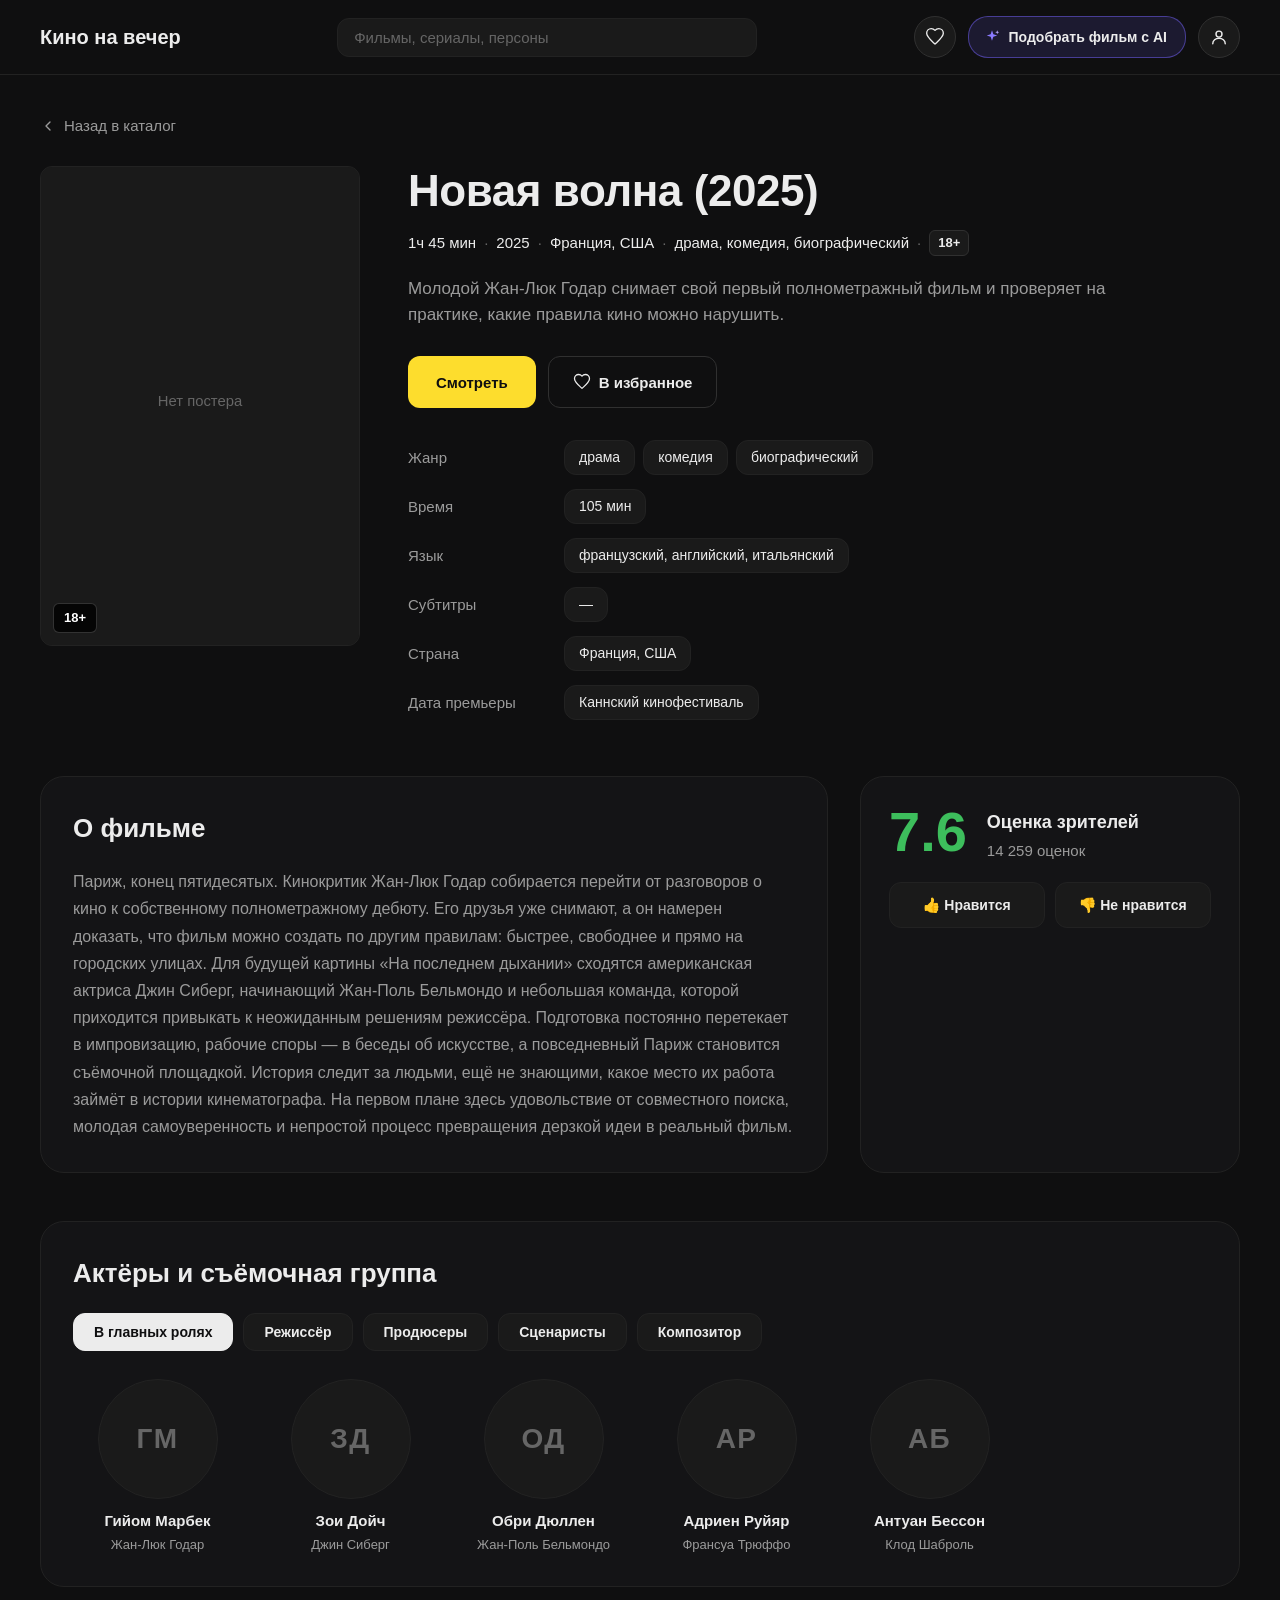
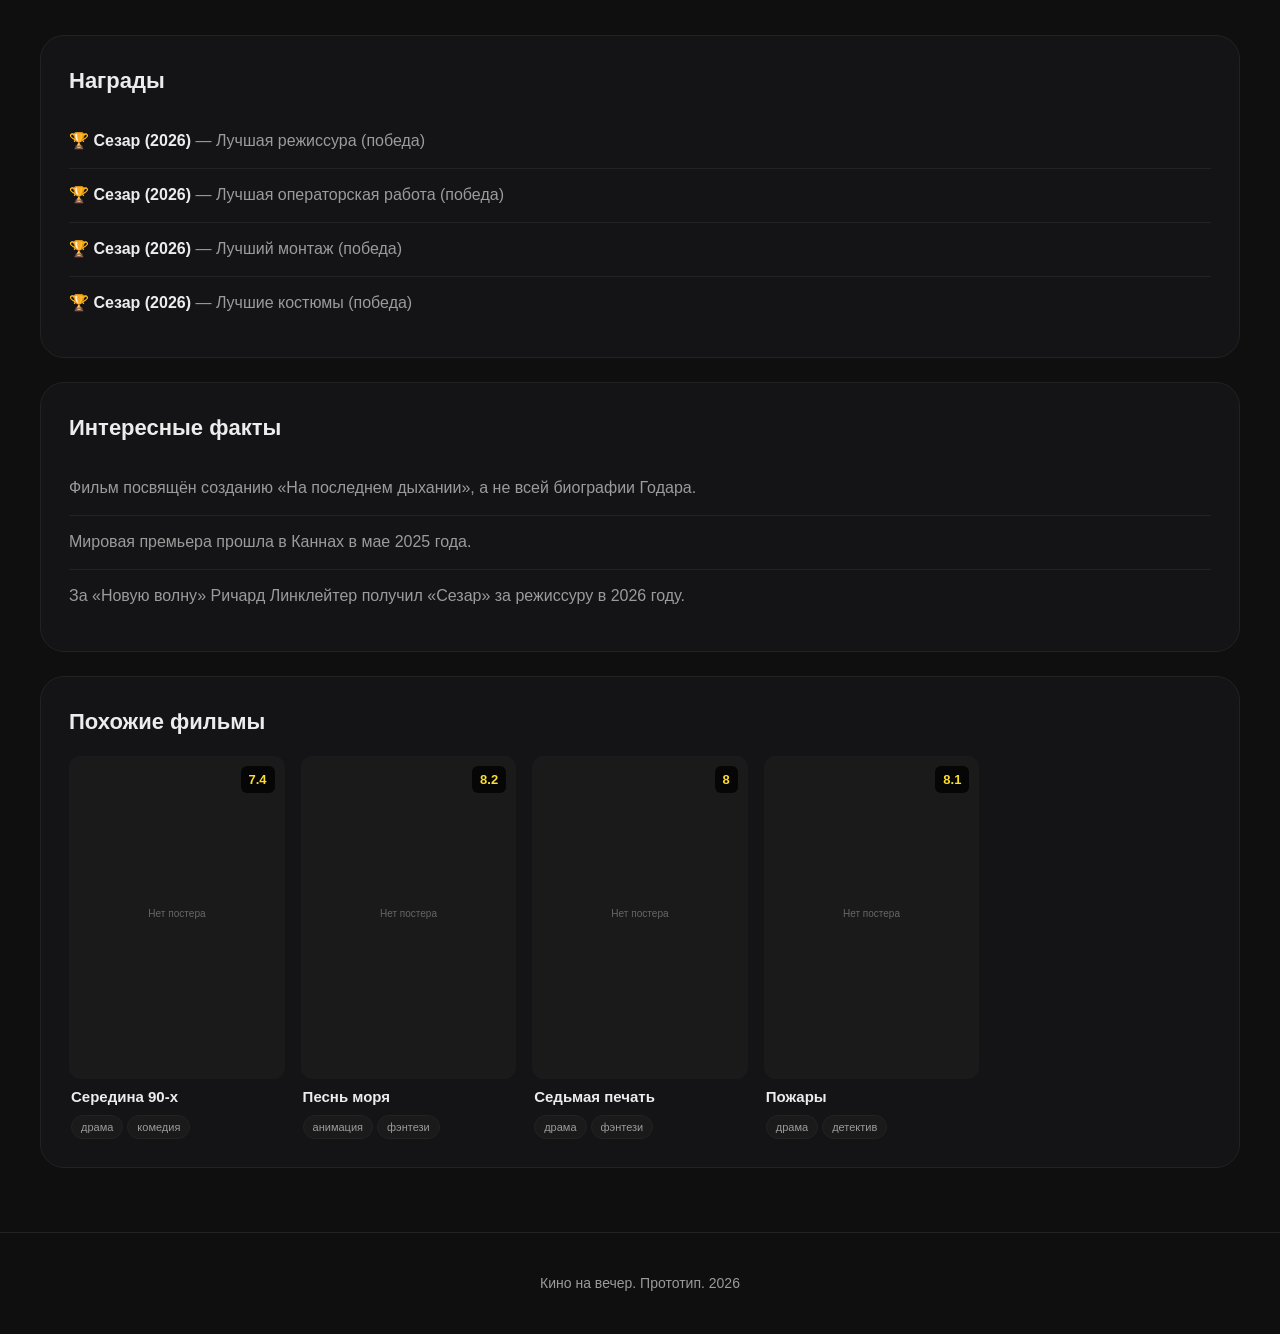
==== movie.html @ 4b7fab3c "Add files via upload" ====
<!DOCTYPE html>
<html lang="ru">
<head>
<meta charset="UTF-8">
<meta name="viewport" content="width=device-width, initial-scale=1.0">
<title>Фильм — Кино на вечер</title>
<style>
    :root {
        --bg: #0F0F10;
        --bg-elevated: #1A1A1A;
        --bg-card: #161616;
        --bg-section: #141416;
        --border: #222222;
        --border-strong: #303030;
        --text: #9B9B9B;
        --text-bright: #ECECEC;
        --text-faint: #666666;
        --accent: #FDDD2D;
        --accent-hover: #E8C920;
        --green: #3DBE5C;
        --radius: 12px;
        --radius-pill: 20px;
        --radius-section: 24px;
    }
    * { box-sizing: border-box; margin: 0; padding: 0; }
    body {
        font-family: Arial, -apple-system, BlinkMacSystemFont, "Segoe UI", Roboto, sans-serif;
        background: var(--bg); color: var(--text);
        min-height: 100vh; line-height: 1.5; font-size: 16px;
    }
    a { color: var(--accent); text-decoration: none; }

    /* HEADER */
    .header {
        display: grid; grid-template-columns: auto 1fr auto;
        gap: 24px; align-items: center;
        padding: 16px 40px; background: var(--bg);
        border-bottom: 1px solid var(--border);
        position: sticky; top: 0; z-index: 100;
    }
    .logo { font-size: 20px; font-weight: 700; color: var(--text-bright); white-space: nowrap; }
    .search { max-width: 420px; width: 100%; justify-self: center; }
    .search input {
        width: 100%; background: var(--bg-elevated); color: var(--text-bright);
        border: 1px solid var(--border); border-radius: var(--radius);
        padding: 10px 16px; font-size: 15px; font-family: inherit;
        outline: none;
    }
    .search input:focus { border-color: var(--accent); }
    .search input::placeholder { color: var(--text-faint); }
    .header-right { display: flex; align-items: center; gap: 12px; }

    .icon-btn {
        width: 42px; height: 42px; border-radius: 50%;
        background: var(--bg-elevated); border: 1px solid var(--border-strong);
        display: inline-flex; align-items: center; justify-content: center;
        cursor: pointer; color: var(--text-bright); padding: 0;
        transition: border-color 0.2s ease, color 0.2s ease;
    }
    .icon-btn:hover { border-color: var(--accent); color: var(--accent); }
    .icon-btn.active { color: #ff4d6d; border-color: #ff4d6d; }
    .icon-btn svg { width: 20px; height: 20px; display: block; }

    .alice-btn {
        display: inline-flex; align-items: center; gap: 8px;
        background: rgba(108, 92, 231, 0.15);
        border: 1px solid rgba(108, 92, 231, 0.55);
        border-radius: var(--radius-pill);
        padding: 9px 18px 9px 14px;
        color: var(--text-bright); font-size: 14px; font-weight: 700;
        font-family: inherit; cursor: pointer; white-space: nowrap;
        height: 42px;
    }
    .alice-btn:hover { background: rgba(108, 92, 231, 0.28); }
    .alice-btn svg { width: 18px; height: 18px; flex-shrink: 0; display: block; }

    .avatar-btn {
        width: 42px; height: 42px; border-radius: 50%;
        background: var(--bg-elevated); border: 1px solid var(--border-strong);
        display: inline-flex; align-items: center; justify-content: center;
        cursor: pointer; color: var(--text-bright); padding: 0;
    }
    .avatar-btn:hover { border-color: var(--accent); color: var(--accent); }
    .avatar-btn svg { width: 20px; height: 20px; display: block; }

    .container { max-width: 1400px; margin: 0 auto; padding: 40px; }

    .back-link {
        display: inline-flex; align-items: center; gap: 8px;
        color: var(--text); font-size: 15px;
        margin-bottom: 28px;
        transition: color 0.2s ease;
    }
    .back-link:hover { color: var(--accent); text-decoration: none; }
    .back-link svg { display: block; }

    /* HERO */
    .movie-hero {
        display: grid;
        grid-template-columns: 320px 1fr;
        gap: 48px;
        margin-bottom: 56px;
        align-items: start;
    }
    .movie-poster {
        position: relative;
        width: 100%;
        aspect-ratio: 2 / 3;
        overflow: hidden;
        border-radius: var(--radius);
        background: var(--bg-elevated);
        border: 1px solid var(--border);
    }
    .movie-poster img { width: 100%; height: 100%; object-fit: cover; display: block; }
    .movie-poster .card-age {
        position: absolute; bottom: 12px; left: 12px;
        background: rgba(0,0,0,0.78); color: #FFFFFF;
        padding: 4px 10px; border-radius: 6px;
        font-weight: 700; font-size: 13px;
        border: 1px solid rgba(255,255,255,0.18);
    }

    .movie-info h1 {
        font-size: 44px; font-weight: 700;
        color: var(--text-bright);
        line-height: 1.15; margin-bottom: 14px;
        letter-spacing: -0.01em;
    }

    .movie-teaser {
        display: flex; flex-wrap: wrap;
        align-items: center; gap: 8px;
        font-size: 15px;
        color: var(--text-bright);
        margin-bottom: 20px;
        font-weight: 500;
    }
    .movie-teaser .sep { color: var(--text-faint); }
    .movie-teaser .teaser-age {
        background: var(--bg-elevated);
        border: 1px solid var(--border-strong);
        color: var(--text-bright);
        padding: 2px 8px;
        border-radius: 6px;
        font-size: 13px;
        font-weight: 700;
    }

    .movie-logline {
        font-size: 17px; line-height: 1.55;
        color: var(--text);
        margin-bottom: 28px;
        max-width: 720px;
    }

    .movie-actions {
        display: flex; gap: 12px; flex-wrap: wrap;
        margin-bottom: 32px;
    }
    .btn-primary {
        background: var(--accent); color: var(--bg);
        border: none; border-radius: var(--radius);
        padding: 0 28px; height: 52px;
        font-size: 15px; font-weight: 700;
        font-family: inherit; cursor: pointer;
        display: inline-flex; align-items: center;
        transition: background 0.2s ease;
    }
    .btn-primary:hover { background: var(--accent-hover); }

    .btn-secondary {
        background: transparent; color: var(--text-bright);
        border: 1px solid var(--border-strong);
        border-radius: var(--radius);
        padding: 0 24px; height: 52px;
        font-size: 15px; font-weight: 700;
        font-family: inherit; cursor: pointer;
        display: inline-flex; align-items: center; gap: 8px;
        transition: border-color 0.2s ease, color 0.2s ease;
    }
    .btn-secondary:hover { border-color: var(--accent); color: var(--accent); }
    .btn-secondary.active { color: #ff4d6d; border-color: #ff4d6d; }
    .btn-secondary svg { width: 18px; height: 18px; }

    .specs { display: grid; gap: 14px; max-width: 720px; }
    .spec-row {
        display: grid; grid-template-columns: 140px 1fr;
        gap: 16px; align-items: center;
    }
    .spec-label { color: var(--text); font-size: 15px; }
    .spec-values { display: flex; flex-wrap: wrap; gap: 8px; }
    .spec-tag {
        background: var(--bg-elevated);
        color: var(--text-bright);
        border: 1px solid var(--border);
        border-radius: var(--radius);
        padding: 6px 14px;
        font-size: 14px;
    }

    /* О ФИЛЬМЕ + ОЦЕНКА */
    .about-grid {
        display: grid;
        grid-template-columns: 1fr 380px;
        gap: 32px;
        margin-bottom: 48px;
    }
    .about-block {
        background: var(--bg-section);
        border: 1px solid var(--border);
        border-radius: var(--radius-section);
        padding: 32px;
    }
    .about-title {
        font-size: 26px; font-weight: 700;
        color: var(--text-bright);
        margin-bottom: 20px;
    }
    .about-text {
        font-size: 16px; color: var(--text);
        line-height: 1.7;
        white-space: pre-line;
    }

    /* ОЦЕНКА */
    .rate-block {
        background: var(--bg-section);
        border: 1px solid var(--border);
        border-radius: var(--radius-section);
        padding: 28px;
        display: flex;
        flex-direction: column;
        gap: 20px;
    }
    .rate-top {
        display: flex;
        align-items: flex-start;
        gap: 20px;
    }
    .rate-value {
        font-size: 56px;
        font-weight: 700;
        color: var(--green);
        line-height: 0.95;
        flex-shrink: 0;
    }
    .rate-text {
        display: flex;
        flex-direction: column;
        gap: 6px;
        padding-top: 6px;
    }
    .rate-title {
        font-size: 18px;
        font-weight: 700;
        color: var(--text-bright);
        line-height: 1.25;
    }
    .rate-meta {
        font-size: 15px;
        color: var(--text);
    }
    .rate-buttons {
        display: flex;
        gap: 10px;
    }
    .rate-btn {
        flex: 1;
        background: var(--bg-elevated);
        color: var(--text-bright);
        border: 1px solid var(--border);
        border-radius: var(--radius);
        padding: 14px 16px;
        font-size: 14px;
        font-weight: 600;
        font-family: inherit;
        cursor: pointer;
        display: inline-flex;
        align-items: center;
        justify-content: center;
        gap: 8px;
        transition: border-color 0.2s ease, color 0.2s ease, background 0.2s ease;
    }
    .rate-btn:hover {
        border-color: var(--accent);
        color: var(--accent);
    }
    .rate-btn.active {
        border-color: var(--accent);
        color: var(--accent);
        background: rgba(253,221,45,0.08);
    }

    /* КОМАНДА */
    .team-block {
        background: var(--bg-section);
        border: 1px solid var(--border);
        border-radius: var(--radius-section);
        padding: 32px;
        margin-bottom: 48px;
    }
    .team-title {
        font-size: 26px; font-weight: 700;
        color: var(--text-bright);
        margin-bottom: 20px;
    }
    .team-filters { display: flex; flex-wrap: wrap; gap: 10px; margin-bottom: 28px; }
    .team-chip {
        background: var(--bg-elevated);
        color: var(--text-bright);
        border: 1px solid var(--border);
        border-radius: var(--radius);
        padding: 10px 20px;
        font-size: 14px; font-weight: 600;
        font-family: inherit; cursor: pointer;
        transition: all 0.15s ease;
    }
    .team-chip:hover { border-color: var(--accent); color: var(--accent); }
    .team-chip.active { background: var(--text-bright); color: var(--bg); border-color: var(--text-bright); }

    .team-grid {
        display: grid;
        grid-template-columns: repeat(auto-fill, minmax(160px, 1fr));
        gap: 24px;
    }
    .person {
        display: flex; flex-direction: column;
        align-items: center; text-align: center; gap: 12px;
    }
    .person-avatar {
        width: 120px; height: 120px; border-radius: 50%;
        background: var(--bg-elevated);
        border: 1px solid var(--border);
        display: flex; align-items: center; justify-content: center;
        font-size: 28px; font-weight: 700;
        color: var(--text-faint);
        overflow: hidden;
        letter-spacing: 0.05em;
    }
    .person-name { font-size: 15px; font-weight: 700; color: var(--text-bright); line-height: 1.3; }
    .person-role { font-size: 13px; color: var(--text); margin-top: -8px; }

    /* ОТЗЫВЫ */
    .reviews-block { margin-bottom: 48px; }
    .reviews-header {
        display: flex; align-items: center; justify-content: space-between;
        margin-bottom: 24px; flex-wrap: wrap; gap: 20px;
    }
    .reviews-tabs { display: flex; gap: 10px; }
    .reviews-tab {
        background: var(--bg-elevated);
        color: var(--text);
        border: 1px solid var(--border);
        border-radius: var(--radius);
        padding: 10px 20px;
        font-size: 14px; font-weight: 600;
        font-family: inherit; cursor: pointer;
    }
    .reviews-tab.active { background: var(--text-bright); color: var(--bg); border-color: var(--text-bright); }

    .reviews-actions {
        display: flex; gap: 12px;
        padding-left: 20px;
        border-left: 1px solid var(--border);
    }
    .reviews-action {
        color: var(--text);
        font-size: 14px;
        font-weight: 500;
        display: inline-flex; align-items: center; gap: 6px;
        padding: 8px 14px;
        border-radius: var(--radius);
        border: 1px solid transparent;
        transition: color 0.2s ease, border-color 0.2s ease;
        cursor: pointer;
        background: transparent;
        font-family: inherit;
    }
    .reviews-action:hover { color: var(--accent); border-color: var(--border); }

    .reviews-grid {
        display: grid;
        grid-template-columns: repeat(auto-fill, minmax(280px, 1fr));
        gap: 16px;
    }
    .review-card {
        background: var(--bg-section);
        border: 1px solid var(--border);
        border-radius: var(--radius);
        padding: 20px;
        display: flex; flex-direction: column; gap: 14px;
    }
    .review-author { font-size: 13px; font-weight: 700; color: var(--text); }
    .review-text { font-size: 14px; color: var(--text-bright); line-height: 1.55; flex-grow: 1; }
    .review-footer {
        display: flex; align-items: center; justify-content: space-between;
        font-size: 12px; color: var(--text);
    }
    .review-likes { display: flex; gap: 12px; }

    /* СЕКЦИИ */
    .section {
        background: var(--bg-section);
        border: 1px solid var(--border);
        border-radius: var(--radius-section);
        padding: 28px;
        margin-bottom: 24px;
    }
    .section-title {
        font-size: 22px; font-weight: 700;
        color: var(--text-bright);
        margin-bottom: 18px;
    }
    .list-clean { list-style: none; }
    .list-clean li {
        padding: 14px 0;
        border-bottom: 1px solid var(--border);
        color: var(--text);
        line-height: 1.55;
    }
    .list-clean li:last-child { border-bottom: none; }
    .list-clean li strong { color: var(--text-bright); }
    .award-win::before { content: '🏆  '; }
    .award-nom::before { content: '🎗  '; }

    /* ПОХОЖИЕ */
    .similar-grid {
        display: grid;
        grid-template-columns: repeat(auto-fill, minmax(180px, 1fr));
        gap: 16px;
    }
    .card { cursor: pointer; display: flex; flex-direction: column; gap: 8px; transition: transform 0.2s ease; }
    .card:hover { transform: translateY(-4px); }
    .card-poster {
        position: relative; width: 100%; aspect-ratio: 2 / 3;
        overflow: hidden; border-radius: var(--radius);
        background: var(--bg-elevated);
    }
    .card-poster img { width: 100%; height: 100%; object-fit: cover; display: block; }
    .card-badge {
        position: absolute; top: 10px; right: 10px;
        background: rgba(0,0,0,0.78); color: var(--accent);
        padding: 4px 8px; border-radius: 6px;
        font-weight: 700; font-size: 13px;
    }
    .card-title { font-size: 15px; font-weight: 700; color: var(--text-bright); line-height: 1.3; padding: 0 2px; }
    .card-tags { display: flex; flex-wrap: wrap; gap: 4px; padding: 0 2px; }
    .tag {
        background: var(--bg-elevated); color: var(--text);
        border: 1px solid var(--border);
        border-radius: var(--radius-pill);
        padding: 3px 9px; font-size: 11px; white-space: nowrap;
    }

    .not-found { text-align: center; padding: 80px 40px; }
    .not-found h1 { font-size: 32px; color: var(--text-bright); margin-bottom: 16px; }
    .not-found p { color: var(--text); margin-bottom: 24px; }
    .not-found a {
        display: inline-block;
        background: var(--accent); color: var(--bg);
        padding: 12px 28px; border-radius: var(--radius);
        font-weight: 700;
    }

    .loading {
        text-align: center;
        padding: 80px 40px;
        color: var(--text);
        font-size: 16px;
    }

    .footer { border-top: 1px solid var(--border); padding: 40px; text-align: center; color: var(--text); font-size: 14px; }

    @media (max-width: 1024px) {
        .header { grid-template-columns: auto auto; gap: 16px; padding: 16px 24px; }
        .search { order: 3; grid-column: 1 / -1; max-width: none; }
        .movie-hero { grid-template-columns: 260px 1fr; gap: 32px; }
        .about-grid { grid-template-columns: 1fr; }
        .movie-info h1 { font-size: 34px; }
    }
    @media (max-width: 768px) {
        .header { padding: 12px 16px; }
        .container { padding: 24px 16px; }
        .movie-hero { grid-template-columns: 1fr; gap: 24px; }
        .movie-info h1 { font-size: 26px; }
        .movie-actions { flex-direction: column; }
        .btn-primary, .btn-secondary { width: 100%; justify-content: center; }
        .spec-row { grid-template-columns: 1fr; gap: 6px; }
        .about-block, .rate-block, .team-block, .section { padding: 20px; }
        .team-grid { grid-template-columns: repeat(auto-fill, minmax(120px, 1fr)); gap: 16px; }
        .person-avatar { width: 90px; height: 90px; font-size: 22px; }
        .alice-btn span { display: none; }
        .reviews-actions { padding-left: 0; border-left: none; }
        .rate-value { font-size: 44px; }
    }
</style>
</head>

<body>

<header class="header">
    <div class="logo">Кино на вечер</div>

    <div class="search">
        <input type="text" placeholder="Фильмы, сериалы, персоны">
    </div>

    <div class="header-right">
        <button class="icon-btn" id="fav-btn" title="Избранное">
            <svg viewBox="0 0 24 24" xmlns="http://www.w3.org/2000/svg">
                <path d="M12 20.5l-1.45-1.32C5.4 14.36 2 11.28 2 7.5 2 4.42 4.42 2 7.5 2c1.74 0 3.41.81 4.5 2.09C13.09 2.81 14.76 2 16.5 2 19.58 2 22 4.42 22 7.5c0 3.78-3.4 6.86-8.55 11.68L12 20.5z"
                      stroke="currentColor" stroke-width="1.6" fill="none" stroke-linejoin="round"/>
            </svg>
        </button>

        <button class="alice-btn" onclick="alert('AI-подбор в прототипе не реализован.')">
            <svg viewBox="0 0 24 24" xmlns="http://www.w3.org/2000/svg">
                <path d="M12 3l1.8 5.2L19 10l-5.2 1.8L12 17l-1.8-5.2L5 10l5.2-1.8L12 3z" fill="#8B7BFF" stroke="none"/>
                <path d="M19 3l0.7 2L21.7 5.7l-2 0.7L19 8.4l-0.7-2L16.3 5.7l2-0.7L19 3z" fill="#B9A9FF" stroke="none"/>
            </svg>
            <span>Подобрать фильм с AI</span>
        </button>

        <button class="avatar-btn" title="Личный кабинет">
            <svg viewBox="0 0 24 24" xmlns="http://www.w3.org/2000/svg">
                <circle cx="12" cy="8.5" r="3.6" stroke="currentColor" stroke-width="1.7" fill="none"/>
                <path d="M4.5 20c0-3.7 3.4-6.5 7.5-6.5s7.5 2.8 7.5 6.5"
                      stroke="currentColor" stroke-width="1.7" fill="none" stroke-linecap="round"/>
            </svg>
        </button>
    </div>
</header>

<div class="container">

    <a class="back-link" href="index.html">
        <svg viewBox="0 0 24 24" xmlns="http://www.w3.org/2000/svg" fill="none" stroke="currentColor" stroke-width="2" stroke-linecap="round" stroke-linejoin="round" width="16" height="16">
            <polyline points="15 18 9 12 15 6"/>
        </svg>
        Назад в каталог
    </a>

    <main id="movie-detail">
        <div class="loading">Загрузка...</div>
    </main>
</div>

<footer class="footer">Кино на вечер. Прототип. 2026</footer>

<script>
var PLACEHOLDER = 'data:image/svg+xml;utf8,' + encodeURIComponent(
    '<svg xmlns="http://www.w3.org/2000/svg" width="300" height="450"><rect width="100%" height="100%" fill="#1A1A1A"/><text x="50%" y="50%" fill="#666666" font-family="Arial, sans-serif" font-size="14" text-anchor="middle">Нет постера</text></svg>'
);

var favorites = {};
var teamFilter = 'cast';
var currentMovie = null;

function heartSVG(active) {
    return '<svg viewBox="0 0 24 24" xmlns="http://www.w3.org/2000/svg">' +
        '<path d="M12 20.5l-1.45-1.32C5.4 14.36 2 11.28 2 7.5 2 4.42 4.42 2 7.5 2c1.74 0 3.41.81 4.5 2.09C13.09 2.81 14.76 2 16.5 2 19.58 2 22 4.42 22 7.5c0 3.78-3.4 6.86-8.55 11.68L12 20.5z" ' +
        'stroke="currentColor" stroke-width="1.7" fill="' + (active ? 'currentColor' : 'none') + '" stroke-linejoin="round" stroke-linecap="round"/></svg>';
}

function initials(name) {
    var parts = name.split(' ');
    if (parts.length >= 2) return (parts[0][0] + parts[1][0]).toUpperCase();
    return name.substring(0, 2).toUpperCase();
}

function formatRuntime(minutes) {
    var h = Math.floor(minutes / 60);
    var m = minutes % 60;
    if (h > 0 && m > 0) return h + 'ч ' + m + ' мин';
    if (h > 0) return h + 'ч';
    return m + ' мин';
}

// ===== Преобразование JSON в плоский формат =====
function normalize(raw) {
    var r = raw || {};
    var id = (r.identification || {}).kinopoisk_id;
    var title = (r.identification || {}).title_ru || '';
    var year = (r.identification || {}).year;
    var details = r.details || {};
    var content = r.content || {};
    var creators = r.creators || {};
    var ratings = r.ratings || {};
    var release = r.release || {};

    var kp = ratings.kinopoisk || {};
    var ageArr = details.age_ratings || [];

    var awardsArr = [];
    if (r.recognition && r.recognition.awards) {
        awardsArr = r.recognition.awards.map(function (a) {
            return {
                year: a.year,
                event: a.event,
                category: a.category,
                result: a.result
            };
        });
    }

    var factsArr = [];
    if (r.context && r.context.facts) {
        factsArr = r.context.facts;
    }

    var castArr = (r.cast || []).map(function (c) {
        return { name: c.name_ru, role: c.role };
    });

    return {
        id: id,
        title: title,
        year: year,
        genres: details.genres || [],
        rating: kp.value || 0,
        votes: kp.votes || 0,
        runtime: details.runtime_minutes || 0,
        age: ageArr.length ? ageArr[0].rating : '',
        countries: details.countries || [],
        languages: details.languages || [],
        subtitles: [],
        premiere: (release.world_premiere && release.world_premiere.event) || '',
        logline: content.logline || '',
        synopsis: content.synopsis || '',
        directors: creators.directors || [],
        screenwriters: creators.screenwriters || [],
        producers: creators.producers || [],
        composers: creators.composers || [],
        cast: castArr,
        awards: awardsArr,
        facts: factsArr,
        reviews: [],
        poster: (r.poster && r.poster.path) || ''
    };
}

function createSimilarCard(movie) {
    var card = document.createElement('div');
    card.className = 'card';
    var tagsHTML = movie.genres.slice(0, 2).map(function (g) { return '<span class="tag">' + g + '</span>'; }).join('');
    card.innerHTML =
        '<div class="card-poster">' +
            '<img src="' + movie.poster + '" alt="' + movie.title + '" onerror="this.src=\'' + PLACEHOLDER + '\'">' +
            '<div class="card-badge">' + movie.rating + '</div>' +
        '</div>' +
        '<div class="card-title">' + movie.title + '</div>' +
        '<div class="card-tags">' + tagsHTML + '</div>';
    card.addEventListener('click', function () {
        window.location.href = 'movie.html?id=' + movie.id;
    });
    return card;
}

function initTeamFilters(movie) {
    var chips = document.querySelectorAll('.team-chip');
    chips.forEach(function (chip) {
        chip.addEventListener('click', function () {
            chips.forEach(function (c) { c.classList.remove('active'); });
            chip.classList.add('active');
            teamFilter = chip.dataset.filter;
            renderTeam(movie);
        });
    });
}

function renderTeam(movie) {
    var grid = document.getElementById('team-grid');
    if (!grid) return;
    grid.innerHTML = '';

    var list = [];
    if (teamFilter === 'cast') list = movie.cast || [];
    else if (teamFilter === 'directors') list = (movie.directors || []).map(function (n) { return { name: n, role: 'режиссёр' }; });
    else if (teamFilter === 'producers') list = (movie.producers || []).map(function (n) { return { name: n, role: 'продюсер' }; });
    else if (teamFilter === 'screenwriters') list = (movie.screenwriters || []).map(function (n) { return { name: n, role: 'сценарист' }; });
    else if (teamFilter === 'composers') list = (movie.composers || []).map(function (n) { return { name: n, role: 'композитор' }; });

    if (!list.length) {
        grid.innerHTML = '<div style="color:var(--text);padding:20px;">Данные не указаны.</div>';
        return;
    }

    list.forEach(function (p) {
        var el = document.createElement('div');
        el.className = 'person';
        el.innerHTML =
            '<div class="person-avatar">' + initials(p.name) + '</div>' +
            '<div class="person-name">' + p.name + '</div>' +
            '<div class="person-role">' + p.role + '</div>';
        grid.appendChild(el);
    });
}

function renderMovie(movie, allMovies) {
    currentMovie = movie;
    var container = document.getElementById('movie-detail');

    if (!movie) {
        document.title = 'Фильм не найден — Кино на вечер';
        container.innerHTML =
            '<div class="not-found">' +
                '<h1>Фильм не найден</h1>' +
                '<p>Похоже, такой картины нет в нашей базе.</p>' +
                '<a href="index.html">Вернуться в каталог</a>' +
            '</div>';
        return;
    }

    document.title = movie.title + ' — Кино на вечер';

    var countries = (movie.countries || []).join(', ');
    var languages = (movie.languages || []).join(', ');
    var subtitles = (movie.subtitles || []).join(', ');
    var runtime = formatRuntime(movie.runtime);
    var genresText = movie.genres.join(', ');

    var teaserHTML =
        runtime + ' <span class="sep">·</span> ' +
        movie.year + ' <span class="sep">·</span> ' +
        countries + ' <span class="sep">·</span> ' +
        genresText +
        (movie.age ? ' <span class="sep">·</span> <span class="teaser-age">' + movie.age + '</span>' : '');

    var specsHTML =
        '<div class="spec-row">' +
            '<div class="spec-label">Жанр</div>' +
            '<div class="spec-values">' + movie.genres.map(function (g) { return '<span class="spec-tag">' + g + '</span>'; }).join('') + '</div>' +
        '</div>' +
        '<div class="spec-row">' +
            '<div class="spec-label">Время</div>' +
            '<div class="spec-values"><span class="spec-tag">' + movie.runtime + ' мин</span></div>' +
        '</div>' +
        '<div class="spec-row">' +
            '<div class="spec-label">Язык</div>' +
            '<div class="spec-values"><span class="spec-tag">' + (languages || '—') + '</span></div>' +
        '</div>' +
        '<div class="spec-row">' +
            '<div class="spec-label">Субтитры</div>' +
            '<div class="spec-values"><span class="spec-tag">' + (subtitles || '—') + '</span></div>' +
        '</div>' +
        '<div class="spec-row">' +
            '<div class="spec-label">Страна</div>' +
            '<div class="spec-values"><span class="spec-tag">' + countries + '</span></div>' +
        '</div>' +
        '<div class="spec-row">' +
            '<div class="spec-label">Дата премьеры</div>' +
            '<div class="spec-values"><span class="spec-tag">' + (movie.premiere || movie.year) + '</span></div>' +
        '</div>';

    var isFav = !!favorites[movie.id];

    var awardsHTML = (movie.awards && movie.awards.length)
        ? movie.awards.map(function (a) {
            return '<li class="' + (a.result === 'win' ? 'award-win' : 'award-nom') + '">' +
                '<strong>' + a.event + ' (' + a.year + ')</strong> — ' + a.category +
                (a.result === 'win' ? ' (победа)' : ' (номинация)') +
            '</li>';
        }).join('')
        : '<li>Награды не указаны.</li>';

    var factsHTML = (movie.facts && movie.facts.length)
        ? movie.facts.map(function (f) { return '<li>' + (f.text || f) + '</li>'; }).join('')
        : '<li>Интересные факты не указаны.</li>';

    var votesText = movie.votes ? movie.votes.toLocaleString('ru-RU') + ' оценок' : 'Оценок пока нет';

    container.innerHTML =
        '<section class="movie-hero">' +
            '<div class="movie-poster">' +
                '<img src="' + movie.poster + '" alt="' + movie.title + '" onerror="this.src=\'' + PLACEHOLDER + '\'">' +
                (movie.age ? '<div class="card-age">' + movie.age + '</div>' : '') +
            '</div>' +
            '<div class="movie-info">' +
                '<h1>' + movie.title + ' (' + movie.year + ')</h1>' +
                '<div class="movie-teaser">' + teaserHTML + '</div>' +
                '<div class="movie-logline">' + movie.logline + '</div>' +
                '<div class="movie-actions">' +
                    '<button class="btn-primary" onclick="alert(\'В прототипе кнопка «Смотреть» не активна.\')">Смотреть</button>' +
                    '<button class="btn-secondary ' + (isFav ? 'active' : '') + '" id="fav-action">' +
                        heartSVG(isFav) + '<span>' + (isFav ? 'В избранном' : 'В избранное') + '</span>' +
                    '</button>' +
                '</div>' +
                '<div class="specs">' + specsHTML + '</div>' +
            '</div>' +
        '</section>' +

        '<section class="about-grid">' +
            '<div class="about-block">' +
                '<h2 class="about-title">О фильме</h2>' +
                '<p class="about-text">' + movie.synopsis + '</p>' +
            '</div>' +
            '<div class="rate-block">' +
                '<div class="rate-top">' +
                    '<div class="rate-value">' + movie.rating + '</div>' +
                    '<div class="rate-text">' +
                        '<div class="rate-title">Оценка зрителей</div>' +
                        '<div class="rate-meta">' + votesText + '</div>' +
                    '</div>' +
                '</div>' +
                '<div class="rate-buttons">' +
                    '<button class="rate-btn" data-rate="up">👍 Нравится</button>' +
                    '<button class="rate-btn" data-rate="down">👎 Не нравится</button>' +
                '</div>' +
            '</div>' +
        '</section>' +

        '<section class="team-block">' +
            '<h2 class="team-title">Актёры и съёмочная группа</h2>' +
            '<div class="team-filters">' +
                '<button class="team-chip active" data-filter="cast">В главных ролях</button>' +
                '<button class="team-chip" data-filter="directors">Режиссёр</button>' +
                '<button class="team-chip" data-filter="producers">Продюсеры</button>' +
                '<button class="team-chip" data-filter="screenwriters">Сценаристы</button>' +
                '<button class="team-chip" data-filter="composers">Композитор</button>' +
            '</div>' +
            '<div class="team-grid" id="team-grid"></div>' +
        '</section>' +

        '<section class="section">' +
            '<h2 class="section-title">Награды</h2>' +
            '<ul class="list-clean">' + awardsHTML + '</ul>' +
        '</section>' +

        '<section class="section">' +
            '<h2 class="section-title">Интересные факты</h2>' +
            '<ul class="list-clean">' + factsHTML + '</ul>' +
        '</section>' +

        '<section class="section" id="similar-section">' +
            '<h2 class="section-title">Похожие фильмы</h2>' +
            '<div class="similar-grid" id="similar-grid"></div>' +
        '</section>';

    // Избранное
    var favAction = document.getElementById('fav-action');
    if (favAction) {
        favAction.addEventListener('click', function () {
            if (favorites[movie.id]) {
                delete favorites[movie.id];
                favAction.classList.remove('active');
                favAction.innerHTML = heartSVG(false) + '<span>В избранное</span>';
            } else {
                favorites[movie.id] = true;
                favAction.classList.add('active');
                favAction.innerHTML = heartSVG(true) + '<span>В избранном</span>';
            }
        });
    }

    var favBtn = document.getElementById('fav-btn');
    if (favBtn) {
        favBtn.classList.toggle('active', isFav);
        favBtn.addEventListener('click', function () {
            if (favorites[movie.id]) {
                delete favorites[movie.id];
                favBtn.classList.remove('active');
                if (favAction) {
                    favAction.classList.remove('active');
                    favAction.innerHTML = heartSVG(false) + '<span>В избранное</span>';
                }
            } else {
                favorites[movie.id] = true;
                favBtn.classList.add('active');
                if (favAction) {
                    favAction.classList.add('active');
                    favAction.innerHTML = heartSVG(true) + '<span>В избранном</span>';
                }
            }
        });
    }

    document.querySelectorAll('.rate-btn').forEach(function (btn) {
        btn.addEventListener('click', function () {
            document.querySelectorAll('.rate-btn').forEach(function (b) { b.classList.remove('active'); });
            btn.classList.add('active');
        });
    });

    initTeamFilters(movie);
    renderTeam(movie);

    // Похожие
    var similarGrid = document.getElementById('similar-grid');
    var similar = allMovies.filter(function (m) {
        if (m.id === movie.id) return false;
        return m.genres.some(function (g) { return movie.genres.indexOf(g) !== -1; });
    }).slice(0, 4);

    if (!similar.length) {
        document.getElementById('similar-section').style.display = 'none';
    } else {
        similar.forEach(function (m) { similarGrid.appendChild(createSimilarCard(m)); });
    }
}

// ===== Загрузка JSON и запуск =====
function loadMovies() {
    return fetch('movies.json')
        .then(function (res) {
            if (!res.ok) throw new Error('Не удалось загрузить movies.json');
            return res.json();
        })
        .then(function (data) {
            var raw = data.movies || data;
            return raw.map(normalize);
        });
}

document.addEventListener('DOMContentLoaded', function () {
    loadMovies()
        .then(function (movies) {
            var params = new URLSearchParams(window.location.search);
            var id = parseInt(params.get('id'));

            if (!id && movies.length) {
                id = movies[0].id;
                var newUrl = window.location.pathname + '?id=' + id;
                window.history.replaceState(null, '', newUrl);
            }

            var movie = movies.find(function (m) { return m.id === id; });
            renderMovie(movie, movies);
        })
        .catch(function (err) {
            console.error(err);
            document.getElementById('movie-detail').innerHTML =
                '<div class="not-found">' +
                    '<h1>Не удалось загрузить данные</h1>' +
                    '<p>' + err.message + '</p>' +
                    '<p>Проверьте, что movies.json лежит рядом с movie.html</p>' +
                    '<a href="index.html">Вернуться в каталог</a>' +
                '</div>';
        });
});
</script>

</body>
</html>
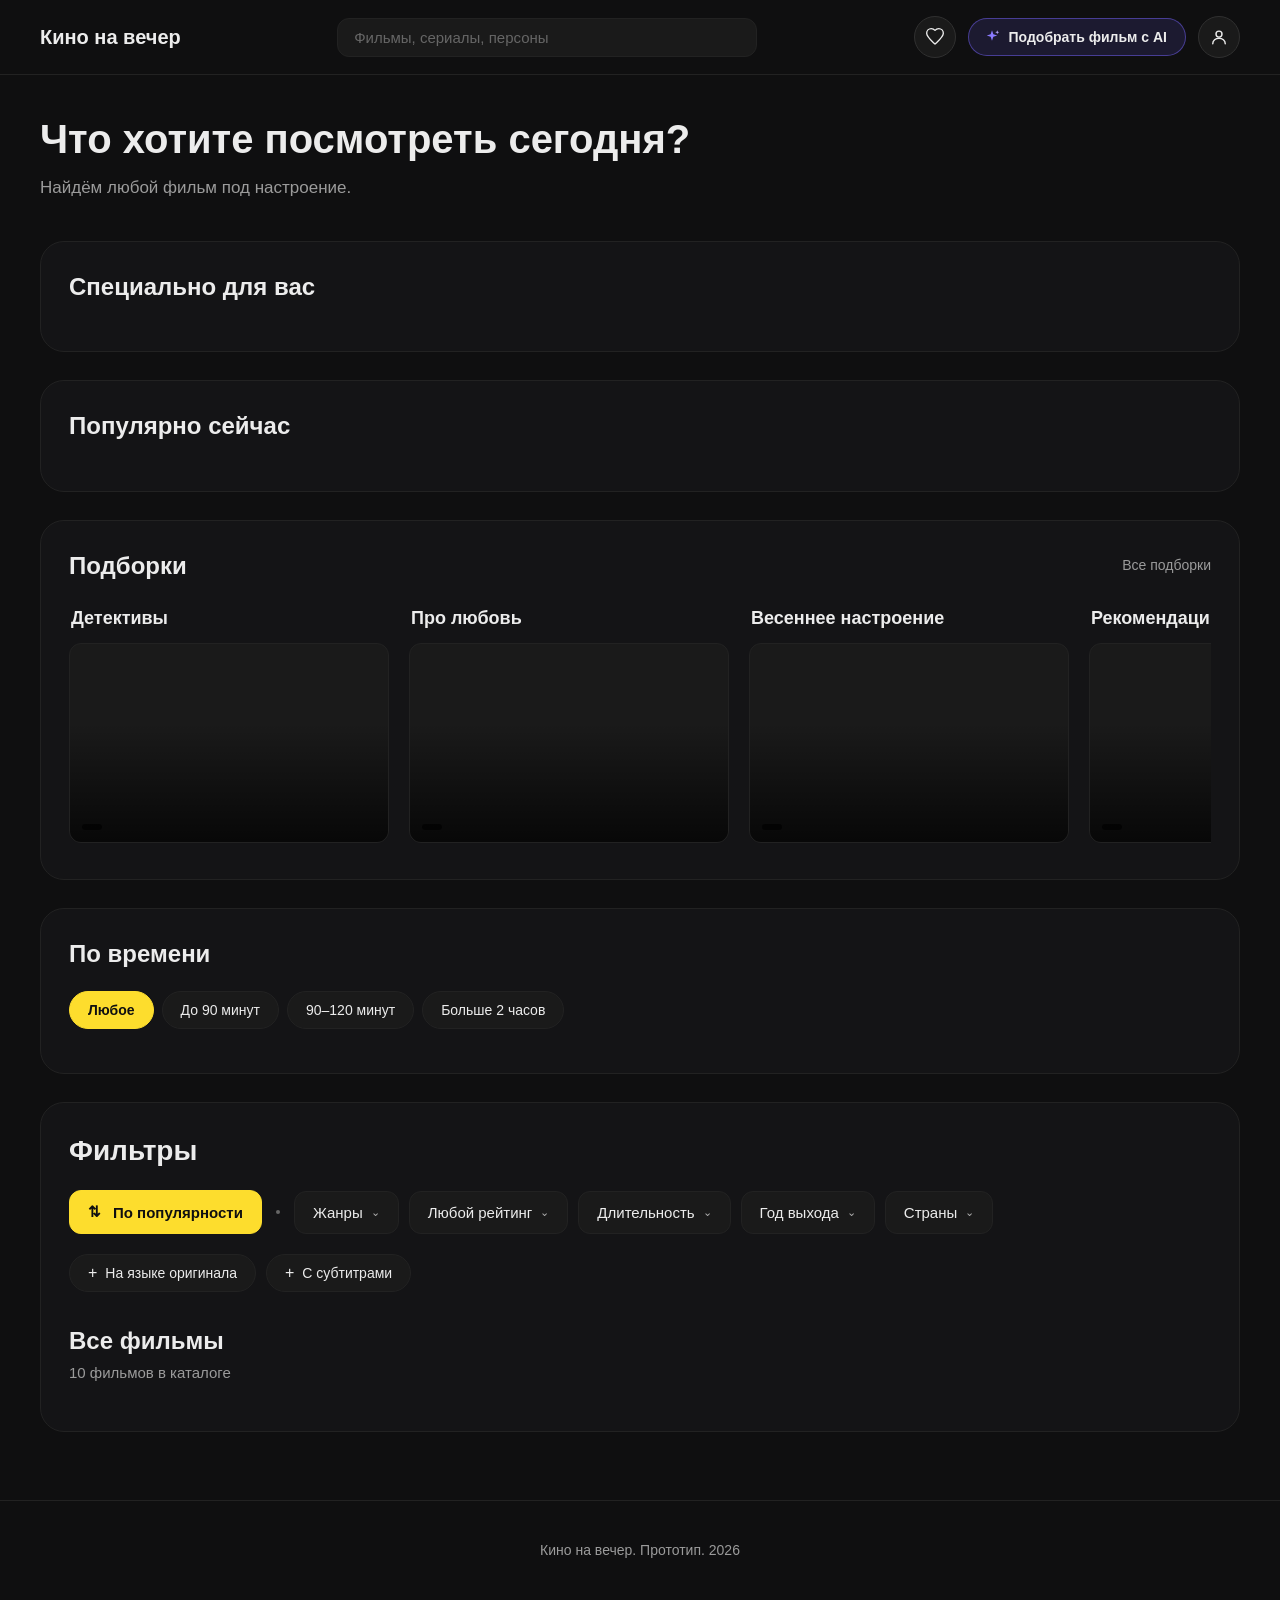
==== commit 685111c8: "Add files via upload" ====
--- a/movie.html
+++ b/movie.html
@@ -3,7 +3,7 @@
 <head>
 <meta charset="UTF-8">
 <meta name="viewport" content="width=device-width, initial-scale=1.0">
-<title>Фильм — Кино на вечер</title>
+<title>Кино на вечер</title>
 <style>
     :root {
         --bg: #0F0F10;
@@ -17,20 +17,18 @@
         --text-faint: #666666;
         --accent: #FDDD2D;
         --accent-hover: #E8C920;
-        --green: #3DBE5C;
-        --radius: 12px;
-        --radius-pill: 20px;
+        --radius-md: 12px;
+        --radius-lg: 14px;
+        --radius-xl: 20px;
         --radius-section: 24px;
     }
     * { box-sizing: border-box; margin: 0; padding: 0; }
     body {
         font-family: Arial, -apple-system, BlinkMacSystemFont, "Segoe UI", Roboto, sans-serif;
         background: var(--bg); color: var(--text);
-        min-height: 100vh; line-height: 1.5; font-size: 16px;
+        min-height: 100vh; line-height: 1.4; font-size: 16px;
     }
     a { color: var(--accent); text-decoration: none; }
-
-    /* HEADER */
     .header {
         display: grid; grid-template-columns: auto 1fr auto;
         gap: 24px; align-items: center;
@@ -42,38 +40,31 @@
     .search { max-width: 420px; width: 100%; justify-self: center; }
     .search input {
         width: 100%; background: var(--bg-elevated); color: var(--text-bright);
-        border: 1px solid var(--border); border-radius: var(--radius);
-        padding: 10px 16px; font-size: 15px; font-family: inherit;
-        outline: none;
+        border: 1px solid var(--border); border-radius: var(--radius-md);
+        padding: 10px 16px; font-size: 15px; font-family: inherit; outline: none;
     }
     .search input:focus { border-color: var(--accent); }
     .search input::placeholder { color: var(--text-faint); }
     .header-right { display: flex; align-items: center; gap: 12px; }
-
     .icon-btn {
         width: 42px; height: 42px; border-radius: 50%;
         background: var(--bg-elevated); border: 1px solid var(--border-strong);
         display: inline-flex; align-items: center; justify-content: center;
         cursor: pointer; color: var(--text-bright); padding: 0;
-        transition: border-color 0.2s ease, color 0.2s ease;
     }
     .icon-btn:hover { border-color: var(--accent); color: var(--accent); }
-    .icon-btn.active { color: #ff4d6d; border-color: #ff4d6d; }
-    .icon-btn svg { width: 20px; height: 20px; display: block; }
-
+    .icon-btn svg { width: 20px; height: 20px; }
     .alice-btn {
         display: inline-flex; align-items: center; gap: 8px;
         background: rgba(108, 92, 231, 0.15);
         border: 1px solid rgba(108, 92, 231, 0.55);
-        border-radius: var(--radius-pill);
+        border-radius: var(--radius-xl);
         padding: 9px 18px 9px 14px;
         color: var(--text-bright); font-size: 14px; font-weight: 700;
         font-family: inherit; cursor: pointer; white-space: nowrap;
-        height: 42px;
     }
     .alice-btn:hover { background: rgba(108, 92, 231, 0.28); }
-    .alice-btn svg { width: 18px; height: 18px; flex-shrink: 0; display: block; }
-
+    .alice-btn svg { width: 18px; height: 18px; flex-shrink: 0; }
     .avatar-btn {
         width: 42px; height: 42px; border-radius: 50%;
         background: var(--bg-elevated); border: 1px solid var(--border-strong);
@@ -82,429 +73,310 @@
     }
     .avatar-btn:hover { border-color: var(--accent); color: var(--accent); }
     .avatar-btn svg { width: 20px; height: 20px; display: block; }
-
     .container { max-width: 1400px; margin: 0 auto; padding: 40px; }
-
-    .back-link {
-        display: inline-flex; align-items: center; gap: 8px;
-        color: var(--text); font-size: 15px;
-        margin-bottom: 28px;
-        transition: color 0.2s ease;
-    }
-    .back-link:hover { color: var(--accent); text-decoration: none; }
-    .back-link svg { display: block; }
-
-    /* HERO */
-    .movie-hero {
-        display: grid;
-        grid-template-columns: 320px 1fr;
-        gap: 48px;
-        margin-bottom: 56px;
-        align-items: start;
-    }
-    .movie-poster {
-        position: relative;
-        width: 100%;
-        aspect-ratio: 2 / 3;
-        overflow: hidden;
-        border-radius: var(--radius);
-        background: var(--bg-elevated);
-        border: 1px solid var(--border);
-    }
-    .movie-poster img { width: 100%; height: 100%; object-fit: cover; display: block; }
-    .movie-poster .card-age {
-        position: absolute; bottom: 12px; left: 12px;
-        background: rgba(0,0,0,0.78); color: #FFFFFF;
-        padding: 4px 10px; border-radius: 6px;
-        font-weight: 700; font-size: 13px;
-        border: 1px solid rgba(255,255,255,0.18);
-    }
-
-    .movie-info h1 {
-        font-size: 44px; font-weight: 700;
-        color: var(--text-bright);
-        line-height: 1.15; margin-bottom: 14px;
-        letter-spacing: -0.01em;
-    }
-
-    .movie-teaser {
-        display: flex; flex-wrap: wrap;
-        align-items: center; gap: 8px;
-        font-size: 15px;
-        color: var(--text-bright);
-        margin-bottom: 20px;
-        font-weight: 500;
-    }
-    .movie-teaser .sep { color: var(--text-faint); }
-    .movie-teaser .teaser-age {
-        background: var(--bg-elevated);
-        border: 1px solid var(--border-strong);
-        color: var(--text-bright);
-        padding: 2px 8px;
-        border-radius: 6px;
-        font-size: 13px;
-        font-weight: 700;
-    }
-
-    .movie-logline {
-        font-size: 17px; line-height: 1.55;
-        color: var(--text);
-        margin-bottom: 28px;
-        max-width: 720px;
-    }
-
-    .movie-actions {
-        display: flex; gap: 12px; flex-wrap: wrap;
-        margin-bottom: 32px;
-    }
-    .btn-primary {
-        background: var(--accent); color: var(--bg);
-        border: none; border-radius: var(--radius);
-        padding: 0 28px; height: 52px;
-        font-size: 15px; font-weight: 700;
-        font-family: inherit; cursor: pointer;
-        display: inline-flex; align-items: center;
-        transition: background 0.2s ease;
-    }
-    .btn-primary:hover { background: var(--accent-hover); }
-
-    .btn-secondary {
-        background: transparent; color: var(--text-bright);
-        border: 1px solid var(--border-strong);
-        border-radius: var(--radius);
-        padding: 0 24px; height: 52px;
-        font-size: 15px; font-weight: 700;
-        font-family: inherit; cursor: pointer;
-        display: inline-flex; align-items: center; gap: 8px;
-        transition: border-color 0.2s ease, color 0.2s ease;
-    }
-    .btn-secondary:hover { border-color: var(--accent); color: var(--accent); }
-    .btn-secondary.active { color: #ff4d6d; border-color: #ff4d6d; }
-    .btn-secondary svg { width: 18px; height: 18px; }
-
-    .specs { display: grid; gap: 14px; max-width: 720px; }
-    .spec-row {
-        display: grid; grid-template-columns: 140px 1fr;
-        gap: 16px; align-items: center;
-    }
-    .spec-label { color: var(--text); font-size: 15px; }
-    .spec-values { display: flex; flex-wrap: wrap; gap: 8px; }
-    .spec-tag {
-        background: var(--bg-elevated);
-        color: var(--text-bright);
-        border: 1px solid var(--border);
-        border-radius: var(--radius);
-        padding: 6px 14px;
-        font-size: 14px;
-    }
-
-    /* О ФИЛЬМЕ + ОЦЕНКА */
-    .about-grid {
-        display: grid;
-        grid-template-columns: 1fr 380px;
-        gap: 32px;
-        margin-bottom: 48px;
-    }
-    .about-block {
-        background: var(--bg-section);
-        border: 1px solid var(--border);
-        border-radius: var(--radius-section);
-        padding: 32px;
-    }
-    .about-title {
-        font-size: 26px; font-weight: 700;
-        color: var(--text-bright);
-        margin-bottom: 20px;
-    }
-    .about-text {
-        font-size: 16px; color: var(--text);
-        line-height: 1.7;
-        white-space: pre-line;
-    }
-
-    /* ОЦЕНКА */
-    .rate-block {
-        background: var(--bg-section);
-        border: 1px solid var(--border);
-        border-radius: var(--radius-section);
-        padding: 28px;
-        display: flex;
-        flex-direction: column;
-        gap: 20px;
-    }
-    .rate-top {
-        display: flex;
-        align-items: flex-start;
-        gap: 20px;
-    }
-    .rate-value {
-        font-size: 56px;
-        font-weight: 700;
-        color: var(--green);
-        line-height: 0.95;
-        flex-shrink: 0;
-    }
-    .rate-text {
-        display: flex;
-        flex-direction: column;
-        gap: 6px;
-        padding-top: 6px;
-    }
-    .rate-title {
-        font-size: 18px;
-        font-weight: 700;
-        color: var(--text-bright);
-        line-height: 1.25;
-    }
-    .rate-meta {
-        font-size: 15px;
-        color: var(--text);
-    }
-    .rate-buttons {
-        display: flex;
-        gap: 10px;
-    }
-    .rate-btn {
-        flex: 1;
-        background: var(--bg-elevated);
-        color: var(--text-bright);
-        border: 1px solid var(--border);
-        border-radius: var(--radius);
-        padding: 14px 16px;
-        font-size: 14px;
-        font-weight: 600;
-        font-family: inherit;
-        cursor: pointer;
-        display: inline-flex;
-        align-items: center;
-        justify-content: center;
-        gap: 8px;
-        transition: border-color 0.2s ease, color 0.2s ease, background 0.2s ease;
-    }
-    .rate-btn:hover {
-        border-color: var(--accent);
-        color: var(--accent);
-    }
-    .rate-btn.active {
-        border-color: var(--accent);
-        color: var(--accent);
-        background: rgba(253,221,45,0.08);
-    }
-
-    /* КОМАНДА */
-    .team-block {
-        background: var(--bg-section);
-        border: 1px solid var(--border);
-        border-radius: var(--radius-section);
-        padding: 32px;
-        margin-bottom: 48px;
-    }
-    .team-title {
-        font-size: 26px; font-weight: 700;
-        color: var(--text-bright);
-        margin-bottom: 20px;
-    }
-    .team-filters { display: flex; flex-wrap: wrap; gap: 10px; margin-bottom: 28px; }
-    .team-chip {
-        background: var(--bg-elevated);
-        color: var(--text-bright);
-        border: 1px solid var(--border);
-        border-radius: var(--radius);
-        padding: 10px 20px;
-        font-size: 14px; font-weight: 600;
-        font-family: inherit; cursor: pointer;
-        transition: all 0.15s ease;
-    }
-    .team-chip:hover { border-color: var(--accent); color: var(--accent); }
-    .team-chip.active { background: var(--text-bright); color: var(--bg); border-color: var(--text-bright); }
-
-    .team-grid {
-        display: grid;
-        grid-template-columns: repeat(auto-fill, minmax(160px, 1fr));
-        gap: 24px;
-    }
-    .person {
-        display: flex; flex-direction: column;
-        align-items: center; text-align: center; gap: 12px;
-    }
-    .person-avatar {
-        width: 120px; height: 120px; border-radius: 50%;
-        background: var(--bg-elevated);
-        border: 1px solid var(--border);
-        display: flex; align-items: center; justify-content: center;
-        font-size: 28px; font-weight: 700;
-        color: var(--text-faint);
-        overflow: hidden;
-        letter-spacing: 0.05em;
-    }
-    .person-name { font-size: 15px; font-weight: 700; color: var(--text-bright); line-height: 1.3; }
-    .person-role { font-size: 13px; color: var(--text); margin-top: -8px; }
-
-    /* ОТЗЫВЫ */
-    .reviews-block { margin-bottom: 48px; }
-    .reviews-header {
-        display: flex; align-items: center; justify-content: space-between;
-        margin-bottom: 24px; flex-wrap: wrap; gap: 20px;
-    }
-    .reviews-tabs { display: flex; gap: 10px; }
-    .reviews-tab {
-        background: var(--bg-elevated);
-        color: var(--text);
-        border: 1px solid var(--border);
-        border-radius: var(--radius);
-        padding: 10px 20px;
-        font-size: 14px; font-weight: 600;
-        font-family: inherit; cursor: pointer;
-    }
-    .reviews-tab.active { background: var(--text-bright); color: var(--bg); border-color: var(--text-bright); }
-
-    .reviews-actions {
-        display: flex; gap: 12px;
-        padding-left: 20px;
-        border-left: 1px solid var(--border);
-    }
-    .reviews-action {
-        color: var(--text);
-        font-size: 14px;
-        font-weight: 500;
-        display: inline-flex; align-items: center; gap: 6px;
-        padding: 8px 14px;
-        border-radius: var(--radius);
-        border: 1px solid transparent;
-        transition: color 0.2s ease, border-color 0.2s ease;
-        cursor: pointer;
-        background: transparent;
-        font-family: inherit;
-    }
-    .reviews-action:hover { color: var(--accent); border-color: var(--border); }
-
-    .reviews-grid {
-        display: grid;
-        grid-template-columns: repeat(auto-fill, minmax(280px, 1fr));
-        gap: 16px;
-    }
-    .review-card {
-        background: var(--bg-section);
-        border: 1px solid var(--border);
-        border-radius: var(--radius);
-        padding: 20px;
-        display: flex; flex-direction: column; gap: 14px;
-    }
-    .review-author { font-size: 13px; font-weight: 700; color: var(--text); }
-    .review-text { font-size: 14px; color: var(--text-bright); line-height: 1.55; flex-grow: 1; }
-    .review-footer {
-        display: flex; align-items: center; justify-content: space-between;
-        font-size: 12px; color: var(--text);
-    }
-    .review-likes { display: flex; gap: 12px; }
-
-    /* СЕКЦИИ */
+    .hero { margin-bottom: 32px; }
+    .hero h1 { font-size: 40px; font-weight: 700; color: var(--text-bright); line-height: 1.2; margin-bottom: 12px; }
+    .hero p { font-size: 17px; color: var(--text); max-width: 640px; line-height: 1.5; }
     .section {
         background: var(--bg-section);
         border: 1px solid var(--border);
         border-radius: var(--radius-section);
         padding: 28px;
-        margin-bottom: 24px;
-    }
-    .section-title {
-        font-size: 22px; font-weight: 700;
+        margin-bottom: 28px;
+    }
+    .section-flat { background: transparent; border: none; padding: 0; border-radius: 0; margin-bottom: 40px; }
+    .section-header { margin-bottom: 20px; }
+    .section-title { font-size: 24px; font-weight: 700; color: var(--text-bright); }
+    .section-subtitle { font-size: 15px; color: var(--text); margin-top: 4px; }
+    .catalog-head { display: flex; align-items: center; justify-content: space-between; margin-bottom: 20px; }
+    .filters-title { font-size: 28px; font-weight: 700; color: var(--text-bright); }
+    .reset-btn {
+        display: none; background: transparent; color: var(--accent);
+        border: 1px solid var(--accent); border-radius: var(--radius-xl);
+        padding: 6px 14px; font-size: 14px; font-weight: 700;
+        font-family: inherit; cursor: pointer;
+    }
+    .reset-btn:hover { background: var(--accent); color: var(--bg); }
+    .reset-btn.visible { display: inline-block; }
+    .filters-row { display: flex; flex-wrap: wrap; gap: 10px; align-items: center; margin-bottom: 16px; }
+    .filter-dropdown { position: relative; }
+    .filter-btn {
+        background: var(--bg-elevated); color: var(--text-bright);
+        border: 1px solid var(--border); border-radius: var(--radius-md);
+        padding: 12px 18px; font-size: 15px; font-family: inherit; font-weight: 500;
+        cursor: pointer; display: inline-flex; align-items: center; gap: 8px;
+    }
+    .filter-btn:hover { border-color: var(--accent); color: var(--accent); }
+    .filter-btn.active { background: var(--accent); color: var(--bg); border-color: var(--accent); font-weight: 700; }
+    .filter-btn.active .filter-chevron { transform: rotate(180deg); }
+    .filter-chevron { font-size: 11px; opacity: 0.7; display: inline-block; transition: transform 0.15s ease; }
+    .filter-menu {
+        position: absolute; top: calc(100% + 6px); left: 0;
+        min-width: 260px; max-height: 360px; overflow-y: auto;
+        background: var(--bg-elevated);
+        border: 1px solid var(--border-strong);
+        border-radius: var(--radius-md);
+        padding: 8px; display: none; flex-direction: column; gap: 2px;
+        z-index: 60; box-shadow: 0 12px 28px rgba(0,0,0,0.55);
+    }
+    .filter-menu.open { display: flex; }
+    .filter-option {
+        display: flex; align-items: center; gap: 10px;
+        background: transparent; border: none;
         color: var(--text-bright);
-        margin-bottom: 18px;
-    }
-    .list-clean { list-style: none; }
-    .list-clean li {
-        padding: 14px 0;
-        border-bottom: 1px solid var(--border);
-        color: var(--text);
-        line-height: 1.55;
-    }
-    .list-clean li:last-child { border-bottom: none; }
-    .list-clean li strong { color: var(--text-bright); }
-    .award-win::before { content: '🏆  '; }
-    .award-nom::before { content: '🎗  '; }
-
-    /* ПОХОЖИЕ */
-    .similar-grid {
-        display: grid;
-        grid-template-columns: repeat(auto-fill, minmax(180px, 1fr));
-        gap: 16px;
-    }
+        font-size: 15px; font-family: inherit; font-weight: 500;
+        text-align: left; padding: 10px 12px; border-radius: 8px;
+        cursor: pointer; width: 100%;
+    }
+    .filter-option:hover { background: rgba(255,255,255,0.05); }
+    .filter-option.selected { color: var(--accent); font-weight: 700; }
+    .filter-checkbox {
+        width: 16px; height: 16px; border-radius: 4px;
+        border: 1.5px solid var(--border-strong);
+        display: inline-flex; align-items: center; justify-content: center;
+        flex-shrink: 0; position: relative;
+    }
+    .filter-option.selected .filter-checkbox { border-color: var(--accent); background: var(--accent); }
+    .filter-option.selected .filter-checkbox::after {
+        content: '✓'; color: var(--bg);
+        font-size: 12px; font-weight: 700; line-height: 1;
+    }
+    .sort-dropdown { position: relative; }
+    .filters-divider { width: 4px; height: 4px; background: var(--text-faint); border-radius: 50%; margin: 0 4px; }
+    .sort-icon { font-size: 15px; margin-right: 4px; }
+    .sort-menu {
+        position: absolute; top: calc(100% + 6px); left: 0;
+        min-width: 240px;
+        background: var(--bg-elevated);
+        border: 1px solid var(--border-strong);
+        border-radius: var(--radius-md);
+        padding: 6px; display: none; flex-direction: column; gap: 2px;
+        z-index: 60; box-shadow: 0 12px 28px rgba(0,0,0,0.55);
+    }
+    .sort-menu.open { display: flex; }
+    .sort-option {
+        display: flex; align-items: center; gap: 10px;
+        background: transparent; border: none;
+        color: var(--text-bright);
+        font-size: 15px; font-family: inherit; font-weight: 500;
+        text-align: left; padding: 10px 14px; border-radius: 8px;
+        cursor: pointer; width: 100%;
+    }
+    .sort-option:hover { background: rgba(255,255,255,0.05); }
+    .sort-radio {
+        width: 16px; height: 16px; border-radius: 50%;
+        border: 1.5px solid var(--border-strong);
+        display: inline-flex; align-items: center; justify-content: center;
+        flex-shrink: 0; position: relative;
+    }
+    .sort-option.active .sort-radio { border-color: var(--accent); }
+    .sort-option.active .sort-radio::after {
+        content: ''; width: 8px; height: 8px;
+        border-radius: 50%; background: var(--accent);
+    }
+    .sort-option.active { color: var(--accent); font-weight: 700; }
+    .extra-filters { display: flex; flex-wrap: wrap; gap: 10px; padding-top: 4px; }
+    .extra-chip {
+        background: var(--bg-elevated); color: var(--text-bright);
+        border: 1px solid var(--border); border-radius: var(--radius-xl);
+        padding: 10px 18px; font-size: 14px; font-family: inherit; font-weight: 500;
+        cursor: pointer; display: inline-flex; align-items: center; gap: 8px;
+    }
+    .extra-chip:hover { border-color: var(--accent); color: var(--accent); }
+    .extra-chip.active { background: var(--accent); color: var(--bg); border-color: var(--accent); font-weight: 700; }
+    .extra-plus { font-size: 16px; line-height: 1; transition: transform 0.2s ease; }
+    .extra-chip.active .extra-plus { transform: rotate(45deg); }
+    .row-wrapper { position: relative; }
+    .row-scroll {
+        display: grid; grid-auto-flow: column; grid-auto-columns: 260px;
+        gap: 16px; overflow-x: auto; padding: 4px 0 8px;
+        scroll-behavior: smooth; scrollbar-width: none; -ms-overflow-style: none;
+    }
+    .row-scroll::-webkit-scrollbar { display: none; }
+    .row-arrow {
+        position: absolute; top: 50%; transform: translateY(-50%);
+        width: 48px; height: 48px; border-radius: 50%;
+        background: rgba(20, 20, 20, 0.92);
+        border: 1px solid var(--border-strong);
+        color: var(--text-bright);
+        cursor: pointer; z-index: 20;
+        padding: 0; display: flex; align-items: center; justify-content: center;
+        opacity: 0; pointer-events: none;
+        font-family: Arial, sans-serif; font-size: 24px; line-height: 1; padding-bottom: 2px;
+    }
+    .row-arrow.visible { opacity: 1; pointer-events: auto; }
+    .row-arrow:hover { background: var(--accent); color: var(--bg); border-color: var(--accent); }
+    .row-arrow-left { left: 8px; }
+    .row-arrow-right { right: 8px; }
     .card { cursor: pointer; display: flex; flex-direction: column; gap: 8px; transition: transform 0.2s ease; }
     .card:hover { transform: translateY(-4px); }
     .card-poster {
         position: relative; width: 100%; aspect-ratio: 2 / 3;
-        overflow: hidden; border-radius: var(--radius);
-        background: var(--bg-elevated);
+        overflow: hidden; border-radius: var(--radius-md); background: var(--bg-elevated);
     }
     .card-poster img { width: 100%; height: 100%; object-fit: cover; display: block; }
     .card-badge {
         position: absolute; top: 10px; right: 10px;
         background: rgba(0,0,0,0.78); color: var(--accent);
-        padding: 4px 8px; border-radius: 6px;
-        font-weight: 700; font-size: 13px;
-    }
+        padding: 4px 8px; border-radius: 6px; font-weight: 700; font-size: 13px;
+    }
+    .card-age {
+        position: absolute; bottom: 10px; left: 10px;
+        background: rgba(0,0,0,0.78); color: #FFFFFF;
+        padding: 3px 8px; border-radius: 6px;
+        font-weight: 700; font-size: 11px;
+        border: 1px solid rgba(255,255,255,0.18);
+    }
+    .card-heart {
+        position: absolute; top: 10px; left: 10px;
+        width: 32px; height: 32px; border-radius: 50%;
+        background: rgba(0,0,0,0.55); border: none; padding: 0;
+        display: flex; align-items: center; justify-content: center;
+        color: #ffffff; cursor: pointer; z-index: 3;
+    }
+    .card-heart:hover { transform: scale(1.08); }
+    .card-heart.active { color: #ff4d6d; }
+    .card-heart svg { width: 16px; height: 16px; display: block; }
     .card-title { font-size: 15px; font-weight: 700; color: var(--text-bright); line-height: 1.3; padding: 0 2px; }
     .card-tags { display: flex; flex-wrap: wrap; gap: 4px; padding: 0 2px; }
     .tag {
         background: var(--bg-elevated); color: var(--text);
-        border: 1px solid var(--border);
-        border-radius: var(--radius-pill);
+        border: 1px solid var(--border); border-radius: 20px;
         padding: 3px 9px; font-size: 11px; white-space: nowrap;
     }
-
-    .not-found { text-align: center; padding: 80px 40px; }
-    .not-found h1 { font-size: 32px; color: var(--text-bright); margin-bottom: 16px; }
-    .not-found p { color: var(--text); margin-bottom: 24px; }
-    .not-found a {
-        display: inline-block;
-        background: var(--accent); color: var(--bg);
-        padding: 12px 28px; border-radius: var(--radius);
-        font-weight: 700;
-    }
-
-    .loading {
-        text-align: center;
-        padding: 80px 40px;
-        color: var(--text);
-        font-size: 16px;
-    }
-
+    .chips { display: flex; flex-wrap: wrap; gap: 8px; margin-bottom: 16px; }
+    .chip {
+        background: var(--bg-elevated); color: var(--text-bright);
+        border: 1px solid var(--border); border-radius: var(--radius-xl);
+        padding: 10px 18px; font-size: 14px; font-family: inherit;
+        font-weight: 500; cursor: pointer;
+    }
+    .chip:hover { border-color: var(--accent); color: var(--accent); }
+    .chip.active { background: var(--accent); color: var(--bg); border-color: var(--accent); font-weight: 700; }
+    .grid {
+        display: grid; grid-template-columns: repeat(auto-fill, minmax(220px, 1fr));
+        gap: 20px;
+    }
+    .collections-scroll {
+        display: grid; grid-auto-flow: column; grid-auto-columns: 320px;
+        gap: 20px; overflow-x: auto; padding: 4px 0 8px;
+        scroll-behavior: smooth; scrollbar-width: none; -ms-overflow-style: none;
+    }
+    .collections-scroll::-webkit-scrollbar { display: none; }
+    .collection-item {
+        display: flex; flex-direction: column; gap: 12px;
+        cursor: pointer; text-decoration: none; color: inherit;
+    }
+    .collection-item .collection-name {
+        font-size: 18px; font-weight: 700;
+        color: var(--text-bright); padding: 0 2px;
+        white-space: nowrap; overflow: hidden; text-overflow: ellipsis;
+    }
+    .collection-item:hover .collection-name { color: var(--accent); text-decoration: none; }
+    .collection-card {
+        position: relative; width: 100%; height: 200px;
+        border-radius: var(--radius-md); overflow: hidden;
+        background: var(--bg-elevated);
+        transition: transform 0.2s ease, border-color 0.2s ease;
+        border: 1px solid var(--border); display: block;
+    }
+    .collection-item:hover .collection-card { transform: translateY(-4px); border-color: var(--accent); }
+    .collection-card img { position: absolute; inset: 0; width: 100%; height: 100%; object-fit: cover; display: block; }
+    .collection-overlay {
+        position: absolute; inset: 0;
+        background: linear-gradient(180deg, rgba(0,0,0,0.0) 40%, rgba(0,0,0,0.7) 100%);
+        z-index: 1;
+    }
+    .collection-count {
+        position: absolute; left: 12px; bottom: 12px;
+        font-size: 13px; color: #ffffff; z-index: 2;
+        background: rgba(0,0,0,0.65);
+        padding: 3px 10px; border-radius: 20px;
+    }
+    .collections-all {
+        color: var(--text); font-size: 14px; font-weight: 500; white-space: nowrap;
+    }
+    .collections-all:hover { color: var(--accent); text-decoration: none; }
+    .empty {
+        text-align: center; padding: 40px; color: var(--text);
+        font-size: 15px; background: var(--bg-elevated);
+        border-radius: var(--radius-md);
+        border: 1px dashed var(--border-strong); width: 100%; grid-column: 1 / -1;
+    }
+    .modal-overlay {
+        position: fixed; inset: 0; background: rgba(0, 0, 0, 0.7);
+        display: none; align-items: center; justify-content: center;
+        z-index: 1000; padding: 24px;
+    }
+    .modal-overlay.open { display: flex; }
+    .modal {
+        background: var(--bg-card); border: 1px solid var(--border);
+        border-radius: var(--radius-lg); max-width: 560px; width: 100%;
+        padding: 32px; position: relative;
+    }
+    .modal-close {
+        position: absolute; top: 16px; right: 16px;
+        background: transparent; border: 1px solid var(--border);
+        color: var(--text-bright); font-size: 18px; cursor: pointer;
+        width: 32px; height: 32px; border-radius: 50%;
+        display: flex; align-items: center; justify-content: center;
+        line-height: 1; font-family: inherit;
+    }
+    .modal-close:hover { border-color: var(--accent); color: var(--accent); }
+    .modal h2 { font-size: 24px; font-weight: 700; color: var(--text-bright); margin-bottom: 8px; }
+    .modal > p { font-size: 15px; color: var(--text); margin-bottom: 24px; }
+    .modal-field { margin-bottom: 20px; }
+    .modal-label { display: block; font-size: 14px; font-weight: 700; color: var(--text-bright); margin-bottom: 8px; }
+    .modal-chips { display: flex; flex-wrap: wrap; gap: 8px; }
+    .modal textarea {
+        width: 100%; background: var(--bg-elevated); color: var(--text-bright);
+        border: 1px solid var(--border); border-radius: var(--radius-md);
+        padding: 12px 16px; font-size: 15px; font-family: inherit;
+        outline: none; resize: vertical; min-height: 80px;
+    }
+    .modal textarea:focus { border-color: var(--accent); }
+    .modal textarea::placeholder { color: var(--text-faint); }
+    .modal-submit {
+        width: 100%; background: var(--accent); color: var(--bg);
+        border: none; border-radius: var(--radius-md);
+        padding: 14px 24px; font-size: 16px; font-weight: 700;
+        font-family: inherit; cursor: pointer; margin-top: 8px;
+    }
+    .modal-submit:hover { background: var(--accent-hover); }
     .footer { border-top: 1px solid var(--border); padding: 40px; text-align: center; color: var(--text); font-size: 14px; }
-
     @media (max-width: 1024px) {
         .header { grid-template-columns: auto auto; gap: 16px; padding: 16px 24px; }
         .search { order: 3; grid-column: 1 / -1; max-width: none; }
-        .movie-hero { grid-template-columns: 260px 1fr; gap: 32px; }
-        .about-grid { grid-template-columns: 1fr; }
-        .movie-info h1 { font-size: 34px; }
+        .container { padding: 32px 24px; }
+        .row-scroll { grid-auto-columns: 220px; }
+        .collections-scroll { grid-auto-columns: 260px; }
+        .collection-card { height: 160px; }
     }
     @media (max-width: 768px) {
         .header { padding: 12px 16px; }
         .container { padding: 24px 16px; }
-        .movie-hero { grid-template-columns: 1fr; gap: 24px; }
-        .movie-info h1 { font-size: 26px; }
-        .movie-actions { flex-direction: column; }
-        .btn-primary, .btn-secondary { width: 100%; justify-content: center; }
-        .spec-row { grid-template-columns: 1fr; gap: 6px; }
-        .about-block, .rate-block, .team-block, .section { padding: 20px; }
-        .team-grid { grid-template-columns: repeat(auto-fill, minmax(120px, 1fr)); gap: 16px; }
-        .person-avatar { width: 90px; height: 90px; font-size: 22px; }
+        .hero h1 { font-size: 28px; }
+        .section { padding: 20px; }
+        .section-title { font-size: 19px; }
+        .filters-title { font-size: 22px; }
+        .row-scroll { grid-auto-columns: 180px; gap: 12px; }
+        .collections-scroll { grid-auto-columns: 220px; gap: 14px; }
+        .collection-card { height: 140px; }
+        .grid { grid-template-columns: repeat(auto-fill, minmax(150px, 1fr)); }
+        .alice-btn { padding: 7px 12px; font-size: 13px; }
         .alice-btn span { display: none; }
-        .reviews-actions { padding-left: 0; border-left: none; }
-        .rate-value { font-size: 44px; }
     }
 </style>
 </head>
 
+
 <body>
 
 <header class="header">
     <div class="logo">Кино на вечер</div>
-
     <div class="search">
-        <input type="text" placeholder="Фильмы, сериалы, персоны">
+        <input type="text" id="search-input" placeholder="Фильмы, сериалы, персоны">
     </div>
-
     <div class="header-right">
         <button class="icon-btn" id="fav-btn" title="Избранное">
             <svg viewBox="0 0 24 24" xmlns="http://www.w3.org/2000/svg">
@@ -512,15 +384,13 @@
                       stroke="currentColor" stroke-width="1.6" fill="none" stroke-linejoin="round"/>
             </svg>
         </button>
-
-        <button class="alice-btn" onclick="alert('AI-подбор в прототипе не реализован.')">
+        <button class="alice-btn" onclick="openAI()">
             <svg viewBox="0 0 24 24" xmlns="http://www.w3.org/2000/svg">
                 <path d="M12 3l1.8 5.2L19 10l-5.2 1.8L12 17l-1.8-5.2L5 10l5.2-1.8L12 3z" fill="#8B7BFF" stroke="none"/>
                 <path d="M19 3l0.7 2L21.7 5.7l-2 0.7L19 8.4l-0.7-2L16.3 5.7l2-0.7L19 3z" fill="#B9A9FF" stroke="none"/>
             </svg>
             <span>Подобрать фильм с AI</span>
         </button>
-
         <button class="avatar-btn" title="Личный кабинет">
             <svg viewBox="0 0 24 24" xmlns="http://www.w3.org/2000/svg">
                 <circle cx="12" cy="8.5" r="3.6" stroke="currentColor" stroke-width="1.7" fill="none"/>
@@ -531,30 +401,372 @@
     </div>
 </header>
 
-<div class="container">
-
-    <a class="back-link" href="index.html">
-        <svg viewBox="0 0 24 24" xmlns="http://www.w3.org/2000/svg" fill="none" stroke="currentColor" stroke-width="2" stroke-linecap="round" stroke-linejoin="round" width="16" height="16">
-            <polyline points="15 18 9 12 15 6"/>
-        </svg>
-        Назад в каталог
-    </a>
-
-    <main id="movie-detail">
-        <div class="loading">Загрузка...</div>
-    </main>
+<main class="container">
+
+    <section class="hero section-flat">
+        <h1>Что хотите посмотреть сегодня?</h1>
+        <p>Найдём любой фильм под настроение.</p>
+    </section>
+
+    <section class="section">
+        <div class="section-header"><div class="section-title">Специально для вас</div></div>
+        <div class="row-wrapper" data-collection="for-you"></div>
+    </section>
+
+    <section class="section">
+        <div class="section-header"><div class="section-title">Популярно сейчас</div></div>
+        <div class="row-wrapper" data-collection="popular"></div>
+    </section>
+
+    <section class="section">
+        <div class="section-header" style="display: flex; justify-content: space-between; align-items: center;">
+            <div class="section-title">Подборки</div>
+            <a href="collections.html" class="collections-all">Все подборки</a>
+        </div>
+
+        <div class="row-wrapper" id="collections-wrapper">
+            <div class="collections-scroll" id="collections-scroll">
+
+                <a class="collection-item" href="collection.html?id=detective">
+                    <div class="collection-name">Детективы</div>
+                    <div class="collection-card">
+                        <div class="collection-overlay"></div>
+                        <div class="collection-count" data-count="detective"></div>
+                    </div>
+                </a>
+                <a class="collection-item" href="collection.html?id=love">
+                    <div class="collection-name">Про любовь</div>
+                    <div class="collection-card">
+                        <div class="collection-overlay"></div>
+                        <div class="collection-count" data-count="love"></div>
+                    </div>
+                </a>
+                <a class="collection-item" href="collection.html?id=spring">
+                    <div class="collection-name">Весеннее настроение</div>
+                    <div class="collection-card">
+                        <div class="collection-overlay"></div>
+                        <div class="collection-count" data-count="spring"></div>
+                    </div>
+                </a>
+                <a class="collection-item" href="collection.html?id=for-you">
+                    <div class="collection-name">Рекомендации</div>
+                    <div class="collection-card">
+                        <div class="collection-overlay"></div>
+                        <div class="collection-count" data-count="for-you"></div>
+                    </div>
+                </a>
+                <a class="collection-item" href="collection.html?id=popular">
+                    <div class="collection-name">Популярное</div>
+                    <div class="collection-card">
+                        <div class="collection-overlay"></div>
+                        <div class="collection-count" data-count="popular"></div>
+                    </div>
+                </a>
+                <a class="collection-item" href="collection.html?id=drama">
+                    <div class="collection-name">Драмы</div>
+                    <div class="collection-card">
+                        <div class="collection-overlay"></div>
+                        <div class="collection-count" data-count="drama"></div>
+                    </div>
+                </a>
+                <a class="collection-item" href="collection.html?id=comedy">
+                    <div class="collection-name">Комедии</div>
+                    <div class="collection-card">
+                        <div class="collection-overlay"></div>
+                        <div class="collection-count" data-count="comedy"></div>
+                    </div>
+                </a>
+                <a class="collection-item" href="collection.html?id=war">
+                    <div class="collection-name">Военное</div>
+                    <div class="collection-card">
+                        <div class="collection-overlay"></div>
+                        <div class="collection-count" data-count="war"></div>
+                    </div>
+                </a>
+
+            </div>
+            <button class="row-arrow row-arrow-left" aria-label="Назад">‹</button>
+            <button class="row-arrow row-arrow-right" aria-label="Вперёд">›</button>
+        </div>
+    </section>
+
+    <section class="section">
+        <div class="section-header"><div class="section-title">По времени</div></div>
+        <div class="chips" id="time-chips">
+            <button class="chip active" data-duration="all">Любое</button>
+            <button class="chip" data-duration="short">До 90 минут</button>
+            <button class="chip" data-duration="medium">90–120 минут</button>
+            <button class="chip" data-duration="long">Больше 2 часов</button>
+        </div>
+        <div class="row-wrapper" id="row-time-wrapper"></div>
+    </section>
+
+    <section class="section">
+        <div class="catalog-head">
+            <div class="filters-title">Фильтры</div>
+            <button class="reset-btn" id="reset-btn">Сбросить фильтры</button>
+        </div>
+
+        <div class="filters-row" id="main-filters">
+            <div class="sort-dropdown">
+                <button class="filter-btn filter-sort active" id="sort-btn">
+                    <span class="sort-icon">⇅</span>
+                    <span id="sort-label">По популярности</span>
+                </button>
+                <div class="sort-menu" id="sort-menu">
+                    <button class="sort-option active" data-sort="popular"><span class="sort-radio"></span> По популярности</button>
+                    <button class="sort-option" data-sort="fresh"><span class="sort-radio"></span> По новизне</button>
+                    <button class="sort-option" data-sort="rating"><span class="sort-radio"></span> По рейтингу</button>
+                </div>
+            </div>
+
+            <span class="filters-divider"></span>
+
+            <div class="filter-dropdown">
+                <button class="filter-btn" data-dropdown="genre">Жанры <span class="filter-chevron">⌄</span></button>
+                <div class="filter-menu" id="menu-genre">
+                    <button class="filter-option" data-filter="genre" data-value="драма"><span class="filter-checkbox"></span> Драмы</button>
+                    <button class="filter-option" data-filter="genre" data-value="комедия"><span class="filter-checkbox"></span> Комедии</button>
+                    <button class="filter-option" data-filter="genre" data-value="детектив"><span class="filter-checkbox"></span> Детективы</button>
+                    <button class="filter-option" data-filter="genre" data-value="военный"><span class="filter-checkbox"></span> Военные</button>
+                    <button class="filter-option" data-filter="genre" data-value="фэнтези"><span class="filter-checkbox"></span> Фэнтези</button>
+                    <button class="filter-option" data-filter="genre" data-value="анимация"><span class="filter-checkbox"></span> Анимация</button>
+                    <button class="filter-option" data-filter="genre" data-value="документальный"><span class="filter-checkbox"></span> Документальные</button>
+                    <button class="filter-option" data-filter="genre" data-value="исторический"><span class="filter-checkbox"></span> Исторические</button>
+                    <button class="filter-option" data-filter="genre" data-value="биографический"><span class="filter-checkbox"></span> Биография</button>
+                    <button class="filter-option" data-filter="genre" data-value="семейный"><span class="filter-checkbox"></span> Семейные</button>
+                </div>
+            </div>
+
+            <div class="filter-dropdown">
+                <button class="filter-btn" data-dropdown="rating">Любой рейтинг <span class="filter-chevron">⌄</span></button>
+                <div class="filter-menu" id="menu-rating">
+                    <button class="filter-option" data-filter="rating" data-value="7"><span class="filter-checkbox"></span> 7 и выше</button>
+                    <button class="filter-option" data-filter="rating" data-value="7.5"><span class="filter-checkbox"></span> 7.5 и выше</button>
+                    <button class="filter-option" data-filter="rating" data-value="8"><span class="filter-checkbox"></span> 8 и выше</button>
+                    <button class="filter-option" data-filter="rating" data-value="8.5"><span class="filter-checkbox"></span> 8.5 и выше</button>
+                </div>
+            </div>
+
+            <div class="filter-dropdown">
+                <button class="filter-btn" data-dropdown="time">Длительность <span class="filter-chevron">⌄</span></button>
+                <div class="filter-menu" id="menu-time">
+                    <button class="filter-option" data-filter="time" data-value="short"><span class="filter-checkbox"></span> До 90 минут</button>
+                    <button class="filter-option" data-filter="time" data-value="medium"><span class="filter-checkbox"></span> 90–120 минут</button>
+                    <button class="filter-option" data-filter="time" data-value="long"><span class="filter-checkbox"></span> Больше 2 часов</button>
+                </div>
+            </div>
+
+            <div class="filter-dropdown">
+                <button class="filter-btn" data-dropdown="year">Год выхода <span class="filter-chevron">⌄</span></button>
+                <div class="filter-menu" id="menu-year">
+                    <button class="filter-option" data-filter="year" data-value="2019-2026"><span class="filter-checkbox"></span> 2019–2026</button>
+                    <button class="filter-option" data-filter="year" data-value="2010-2018"><span class="filter-checkbox"></span> 2010–2018</button>
+                    <button class="filter-option" data-filter="year" data-value="2000-2009"><span class="filter-checkbox"></span> 2000-е</button>
+                    <button class="filter-option" data-filter="year" data-value="1990-1999"><span class="filter-checkbox"></span> 1990-е</button>
+                    <button class="filter-option" data-filter="year" data-value="before-1990"><span class="filter-checkbox"></span> До 1990</button>
+                </div>
+            </div>
+
+            <div class="filter-dropdown">
+                <button class="filter-btn" data-dropdown="country">Страны <span class="filter-chevron">⌄</span></button>
+                <div class="filter-menu" id="menu-country">
+                    <button class="filter-option" data-filter="country" data-value="Россия"><span class="filter-checkbox"></span> Россия</button>
+                    <button class="filter-option" data-filter="country" data-value="США"><span class="filter-checkbox"></span> США</button>
+                    <button class="filter-option" data-filter="country" data-value="Франция"><span class="filter-checkbox"></span> Франция</button>
+                    <button class="filter-option" data-filter="country" data-value="Канада"><span class="filter-checkbox"></span> Канада</button>
+                    <button class="filter-option" data-filter="country" data-value="Швеция"><span class="filter-checkbox"></span> Швеция</button>
+                    <button class="filter-option" data-filter="country" data-value="Ирландия"><span class="filter-checkbox"></span> Ирландия</button>
+                    <button class="filter-option" data-filter="country" data-value="Норвегия"><span class="filter-checkbox"></span> Норвегия</button>
+                    <button class="filter-option" data-filter="country" data-value="Италия"><span class="filter-checkbox"></span> Италия</button>
+                </div>
+            </div>
+        </div>
+
+        <div class="extra-filters" id="extra-filters">
+            <button class="extra-chip" data-extra="original"><span class="extra-plus">+</span> На языке оригинала</button>
+            <button class="extra-chip" data-extra="subtitles"><span class="extra-plus">+</span> С субтитрами</button>
+        </div>
+
+        <div class="catalog-head" style="margin-top: 32px;">
+            <div>
+                <div class="section-title">Все фильмы</div>
+                <div class="section-subtitle" id="catalog-status">10 фильмов в каталоге</div>
+            </div>
+        </div>
+
+        <div class="grid" id="catalog"></div>
+    </section>
+
+</main>
+
+<footer class="footer">Кино на вечер. Прототип. 2026</footer>
+
+<div class="modal-overlay" id="ai-modal">
+    <div class="modal">
+        <button class="modal-close" onclick="closeAI()">×</button>
+        <h2>Подбор с AI</h2>
+        <p>Опишите, что вам сейчас подходит — я подберу варианты.</p>
+
+        <div class="modal-field">
+            <label class="modal-label">Настроение</label>
+            <div class="modal-chips">
+                <button class="chip" data-mood="warm">Тепла и уюта</button>
+                <button class="chip" data-mood="think">Подумать</button>
+                <button class="chip" data-mood="laugh">Посмеяться</button>
+                <button class="chip" data-mood="cry">Поплакать</button>
+            </div>
+        </div>
+
+        <div class="modal-field">
+            <label class="modal-label">Сколько времени</label>
+            <div class="modal-chips">
+                <button class="chip" data-dur="short">До 90 мин</button>
+                <button class="chip" data-dur="medium">90–120 мин</button>
+                <button class="chip" data-dur="long">Больше 2 часов</button>
+            </div>
+        </div>
+
+        <div class="modal-field">
+            <label class="modal-label">Своими словами</label>
+            <textarea placeholder="Например: хочу что-то тихое, про людей, без спецэффектов"></textarea>
+        </div>
+
+        <button class="modal-submit" onclick="submitAI()">Подобрать фильм</button>
+    </div>
 </div>
 
-<footer class="footer">Кино на вечер. Прототип. 2026</footer>
-
 <script>
+var movies = [
+    { id: 1259195, title: "Война искусств", year: 2019, genres: ["документальный","искусство"], rating: 7.4, runtime: 102, access: "paid", age: "18+", countries: ["Норвегия","Германия"], poster: "posters/1259195.jpg", collections: ["popular"] },
+    { id: 5237750, title: "Не хороните меня без Ивана", year: 2022, genres: ["драма","комедия","исторический"], rating: 8.0, runtime: 124, access: "free", age: "12+", countries: ["Россия"], poster: "posters/5237750.jpg", collections: ["popular","for-you","spring","drama","comedy"] },
+    { id: 225011, title: "Изгнание", year: 2007, genres: ["драма"], rating: 7.3, runtime: 150, access: "paid", age: "18+", countries: ["Россия"], poster: "posters/225011.jpg", collections: ["for-you","love","drama"] },
+    { id: 1347315, title: "Книготорговцы", year: 2019, genres: ["документальный","культура"], rating: 7.6, runtime: 99, access: "free", age: "18+", countries: ["США"], poster: "posters/1347315.jpg", collections: ["popular","spring"] },
+    { id: 425, title: "Седьмая печать", year: 1957, genres: ["драма","фэнтези"], rating: 8.0, runtime: 96, access: "free", age: "18+", countries: ["Швеция"], poster: "posters/425.jpg", collections: ["popular","for-you","drama"] },
+    { id: 714248, title: "Песнь моря", year: 2014, genres: ["анимация","фэнтези","семейный"], rating: 8.0, runtime: 93, access: "free", age: "6+", countries: ["Ирландия"], poster: "posters/714248.jpg", collections: ["popular","spring","love"] },
+    { id: 425400, title: "Пожары", year: 2010, genres: ["драма","детектив","военный"], rating: 8.1, runtime: 131, access: "paid", age: "18+", countries: ["Канада","Франция"], poster: "posters/425400.jpg", collections: ["popular","for-you","detective","drama","war"] },
+    { id: 1040690, title: "Середина 90-х", year: 2018, genres: ["драма","комедия"], rating: 7.4, runtime: 85, access: "free", age: "18+", countries: ["США"], poster: "posters/1040690.jpg", collections: ["for-you","spring","drama","comedy"] },
+    { id: 677566, title: "Великая красота", year: 2013, genres: ["драма","комедия"], rating: 7.8, runtime: 141, access: "paid", age: "18+", countries: ["Италия","Франция"], poster: "posters/677566.jpg", collections: ["popular","love","drama","comedy"] },
+    { id: 6553389, title: "Новая волна", year: 2025, genres: ["драма","комедия","биографический"], rating: 7.6, runtime: 105, access: "free", age: "18+", countries: ["Франция","США"], poster: "posters/6553389.jpg", collections: ["popular","for-you","love","spring","drama","comedy"] }
+];
+
 var PLACEHOLDER = 'data:image/svg+xml;utf8,' + encodeURIComponent(
     '<svg xmlns="http://www.w3.org/2000/svg" width="300" height="450"><rect width="100%" height="100%" fill="#1A1A1A"/><text x="50%" y="50%" fill="#666666" font-family="Arial, sans-serif" font-size="14" text-anchor="middle">Нет постера</text></svg>'
 );
 
 var favorites = {};
-var teamFilter = 'cast';
-var currentMovie = null;
+var currentSort = 'popular';
+var filters = { genre: null, rating: null, time: null, year: null, country: null };
+var extraFilters = { original: false, subtitles: false };
+
+function declOfNum(n, titles) {
+    var cases = [2, 0, 1, 1, 1, 2];
+    return titles[(n % 100 > 4 && n % 100 < 20) ? 2 : cases[(n % 10 < 5) ? n % 10 : 5]];
+}
+
+function sortMovies(list) {
+    var sorted = list.slice();
+    if (currentSort === 'popular') {
+        sorted.sort(function (a, b) {
+            var aPop = (a.collections || []).length;
+            var bPop = (b.collections || []).length;
+            if (bPop !== aPop) return bPop - aPop;
+            return b.rating - a.rating;
+        });
+    } else if (currentSort === 'fresh') {
+        sorted.sort(function (a, b) { return b.year - a.year; });
+    } else if (currentSort === 'rating') {
+        sorted.sort(function (a, b) { return b.rating - a.rating; });
+    }
+    return sorted;
+}
+
+function filterMovies(list) {
+    return list.filter(function (m) {
+        if (filters.genre && m.genres.indexOf(filters.genre) === -1) return false;
+        if (filters.rating && m.rating < parseFloat(filters.rating)) return false;
+        if (filters.time === 'short' && m.runtime >= 90) return false;
+        if (filters.time === 'medium' && (m.runtime < 90 || m.runtime > 120)) return false;
+        if (filters.time === 'long' && m.runtime <= 120) return false;
+        if (filters.year) {
+            var y = m.year;
+            if (filters.year === '2019-2026' && (y < 2019 || y > 2026)) return false;
+            if (filters.year === '2010-2018' && (y < 2010 || y > 2018)) return false;
+            if (filters.year === '2000-2009' && (y < 2000 || y > 2009)) return false;
+            if (filters.year === '1990-1999' && (y < 1990 || y > 1999)) return false;
+            if (filters.year === 'before-1990' && y >= 1990) return false;
+        }
+        if (filters.country && (!m.countries || m.countries.indexOf(filters.country) === -1)) return false;
+        return true;
+    });
+}
+
+function initFilterDropdowns() {
+    var dropdowns = document.querySelectorAll('.filter-dropdown');
+    dropdowns.forEach(function (dd) {
+        var btn = dd.querySelector('.filter-btn');
+        var menu = dd.querySelector('.filter-menu');
+        if (!btn || !menu) return;
+
+        btn.addEventListener('click', function (e) {
+            e.stopPropagation();
+            document.querySelectorAll('.filter-menu.open').forEach(function (m) { if (m !== menu) m.classList.remove('open'); });
+            document.querySelectorAll('.sort-menu.open').forEach(function (m) { m.classList.remove('open'); });
+            menu.classList.toggle('open');
+            btn.classList.toggle('active', menu.classList.contains('open'));
+        });
+
+        menu.querySelectorAll('.filter-option').forEach(function (opt) {
+            opt.addEventListener('click', function (e) {
+                e.stopPropagation();
+                var key = opt.dataset.filter;
+                var value = opt.dataset.value;
+                if (filters[key] === value) {
+                    filters[key] = null;
+                    opt.classList.remove('selected');
+                } else {
+                    filters[key] = value;
+                    menu.querySelectorAll('.filter-option').forEach(function (o) { o.classList.remove('selected'); });
+                    opt.classList.add('selected');
+                }
+                renderCatalog();
+                updateResetVisibility();
+            });
+        });
+    });
+
+    document.addEventListener('click', function () {
+        document.querySelectorAll('.filter-menu.open, .sort-menu.open').forEach(function (m) { m.classList.remove('open'); });
+        document.querySelectorAll('.filter-btn.active').forEach(function (b) {
+            if (!b.classList.contains('filter-sort')) b.classList.remove('active');
+        });
+    });
+}
+
+function initSort() {
+    var btn = document.getElementById('sort-btn');
+    var menu = document.getElementById('sort-menu');
+    var label = document.getElementById('sort-label');
+    if (!btn || !menu) return;
+
+    btn.addEventListener('click', function (e) {
+        e.stopPropagation();
+        document.querySelectorAll('.filter-menu.open').forEach(function (m) { m.classList.remove('open'); });
+        menu.classList.toggle('open');
+    });
+
+    menu.querySelectorAll('.sort-option').forEach(function (opt) {
+        opt.addEventListener('click', function (e) {
+            e.stopPropagation();
+            currentSort = opt.dataset.sort;
+            menu.querySelectorAll('.sort-option').forEach(function (o) { o.classList.remove('active'); });
+            opt.classList.add('active');
+            if (label) label.textContent = opt.textContent.trim();
+            renderCatalog();
+            menu.classList.remove('open');
+        });
+    });
+}
 
 function heartSVG(active) {
     return '<svg viewBox="0 0 24 24" xmlns="http://www.w3.org/2000/svg">' +
@@ -562,382 +774,184 @@
         'stroke="currentColor" stroke-width="1.7" fill="' + (active ? 'currentColor' : 'none') + '" stroke-linejoin="round" stroke-linecap="round"/></svg>';
 }
 
-function initials(name) {
-    var parts = name.split(' ');
-    if (parts.length >= 2) return (parts[0][0] + parts[1][0]).toUpperCase();
-    return name.substring(0, 2).toUpperCase();
-}
-
-function formatRuntime(minutes) {
-    var h = Math.floor(minutes / 60);
-    var m = minutes % 60;
-    if (h > 0 && m > 0) return h + 'ч ' + m + ' мин';
-    if (h > 0) return h + 'ч';
-    return m + ' мин';
-}
-
-// ===== Преобразование JSON в плоский формат =====
-function normalize(raw) {
-    var r = raw || {};
-    var id = (r.identification || {}).kinopoisk_id;
-    var title = (r.identification || {}).title_ru || '';
-    var year = (r.identification || {}).year;
-    var details = r.details || {};
-    var content = r.content || {};
-    var creators = r.creators || {};
-    var ratings = r.ratings || {};
-    var release = r.release || {};
-
-    var kp = ratings.kinopoisk || {};
-    var ageArr = details.age_ratings || [];
-
-    var awardsArr = [];
-    if (r.recognition && r.recognition.awards) {
-        awardsArr = r.recognition.awards.map(function (a) {
-            return {
-                year: a.year,
-                event: a.event,
-                category: a.category,
-                result: a.result
-            };
-        });
-    }
-
-    var factsArr = [];
-    if (r.context && r.context.facts) {
-        factsArr = r.context.facts;
-    }
-
-    var castArr = (r.cast || []).map(function (c) {
-        return { name: c.name_ru, role: c.role };
-    });
-
-    return {
-        id: id,
-        title: title,
-        year: year,
-        genres: details.genres || [],
-        rating: kp.value || 0,
-        votes: kp.votes || 0,
-        runtime: details.runtime_minutes || 0,
-        age: ageArr.length ? ageArr[0].rating : '',
-        countries: details.countries || [],
-        languages: details.languages || [],
-        subtitles: [],
-        premiere: (release.world_premiere && release.world_premiere.event) || '',
-        logline: content.logline || '',
-        synopsis: content.synopsis || '',
-        directors: creators.directors || [],
-        screenwriters: creators.screenwriters || [],
-        producers: creators.producers || [],
-        composers: creators.composers || [],
-        cast: castArr,
-        awards: awardsArr,
-        facts: factsArr,
-        reviews: [],
-        poster: (r.poster && r.poster.path) || ''
-    };
-}
-
-function createSimilarCard(movie) {
+function createCard(movie) {
     var card = document.createElement('div');
     card.className = 'card';
     var tagsHTML = movie.genres.slice(0, 2).map(function (g) { return '<span class="tag">' + g + '</span>'; }).join('');
+    var isFav = !!favorites[movie.id];
     card.innerHTML =
         '<div class="card-poster">' +
             '<img src="' + movie.poster + '" alt="' + movie.title + '" onerror="this.src=\'' + PLACEHOLDER + '\'">' +
             '<div class="card-badge">' + movie.rating + '</div>' +
+            '<div class="card-age">' + movie.age + '</div>' +
+            '<button class="card-heart' + (isFav ? ' active' : '') + '" data-id="' + movie.id + '">' + heartSVG(isFav) + '</button>' +
         '</div>' +
         '<div class="card-title">' + movie.title + '</div>' +
         '<div class="card-tags">' + tagsHTML + '</div>';
-    card.addEventListener('click', function () {
+    card.addEventListener('click', function (e) {
+        if (e.target.closest('.card-heart')) return;
         window.location.href = 'movie.html?id=' + movie.id;
     });
+    var heart = card.querySelector('.card-heart');
+    heart.addEventListener('click', function (e) {
+        e.stopPropagation();
+        if (favorites[movie.id]) {
+            delete favorites[movie.id];
+            heart.classList.remove('active');
+            heart.innerHTML = heartSVG(false);
+        } else {
+            favorites[movie.id] = true;
+            heart.classList.add('active');
+            heart.innerHTML = heartSVG(true);
+        }
+    });
     return card;
 }
 
-function initTeamFilters(movie) {
-    var chips = document.querySelectorAll('.team-chip');
+function initRowArrows(wrapper) {
+    var row = wrapper.querySelector('.row-scroll, .collections-scroll');
+    var left = wrapper.querySelector('.row-arrow-left');
+    var right = wrapper.querySelector('.row-arrow-right');
+    if (!row || !left || !right) return;
+    if (row.dataset.arrowsInit) return;
+    row.dataset.arrowsInit = '1';
+
+    function step() { return row.clientWidth * 0.85; }
+    function updateArrows() {
+        var overflow = row.scrollWidth > row.clientWidth + 4;
+        if (!overflow) { left.classList.remove('visible'); right.classList.remove('visible'); return; }
+        var atStart = row.scrollLeft <= 4;
+        var atEnd = row.scrollLeft + row.clientWidth >= row.scrollWidth - 4;
+        left.classList.toggle('visible', !atStart);
+        right.classList.toggle('visible', !atEnd);
+    }
+
+    left.addEventListener('click', function () { row.scrollBy({ left: -step(), behavior: 'smooth' }); });
+    right.addEventListener('click', function () { row.scrollBy({ left: step(), behavior: 'smooth' }); });
+    row.addEventListener('scroll', updateArrows);
+    window.addEventListener('resize', updateArrows);
+    requestAnimationFrame(function () { requestAnimationFrame(updateArrows); });
+}
+
+function initAllArrows() {
+    document.querySelectorAll('.row-wrapper').forEach(function (wrapper) { initRowArrows(wrapper); });
+}
+
+function buildRow(wrapper, list) {
+    var row = wrapper.querySelector('.row-scroll');
+    var left = wrapper.querySelector('.row-arrow-left');
+    var right = wrapper.querySelector('.row-arrow-right');
+
+    if (!row) {
+        wrapper.innerHTML = '';
+        row = document.createElement('div');
+        row.className = 'row-scroll';
+        wrapper.appendChild(row);
+
+        left = document.createElement('button');
+        left.className = 'row-arrow row-arrow-left';
+        left.setAttribute('aria-label', 'Назад');
+        left.innerHTML = '‹';
+
+        right = document.createElement('button');
+        right.className = 'row-arrow row-arrow-right';
+        right.setAttribute('aria-label', 'Вперёд');
+        right.innerHTML = '›';
+
+        wrapper.appendChild(left);
+        wrapper.appendChild(right);
+    }
+
+    row.innerHTML = '';
+    if (!list.length) {
+        row.innerHTML = '<div class="empty">В этой подборке пока ничего нет.</div>';
+        return;
+    }
+    list.forEach(function (m) { row.appendChild(createCard(m)); });
+
+    if (row.dataset.arrowsInit) delete row.dataset.arrowsInit;
+    initRowArrows(wrapper);
+}
+
+function renderCollections() {
+    document.querySelectorAll('.row-wrapper[data-collection]').forEach(function (wrapper) {
+        var key = wrapper.dataset.collection;
+        var list = movies.filter(function (m) { return m.collections && m.collections.indexOf(key) !== -1; });
+        buildRow(wrapper, list);
+    });
+}
+
+function initCollectionsGrid() {
+    document.querySelectorAll('.collection-item').forEach(function (item) {
+        var href = item.getAttribute('href') || '';
+        var match = href.match(/id=([^&]+)/);
+        if (!match) return;
+        var key = match[1];
+        var list = movies.filter(function (m) { return m.collections && m.collections.indexOf(key) !== -1; });
+
+        var counter = item.querySelector('.collection-count');
+        if (counter) counter.textContent = list.length + ' ' + declOfNum(list.length, ['фильм', 'фильма', 'фильмов']);
+
+        var cardBox = item.querySelector('.collection-card');
+        if (cardBox && list.length) {
+            var img = document.createElement('img');
+            img.src = list[0].poster;
+            img.alt = key;
+            cardBox.insertBefore(img, cardBox.firstChild);
+        }
+    });
+}
+
+function renderTimeRow(duration) {
+    var wrapper = document.getElementById('row-time-wrapper');
+    if (!wrapper) return;
+    var list = movies.slice();
+    if (duration === 'short')  list = list.filter(function (m) { return m.runtime < 90; });
+    if (duration === 'medium') list = list.filter(function (m) { return m.runtime >= 90 && m.runtime <= 120; });
+    if (duration === 'long')   list = list.filter(function (m) { return m.runtime > 120; });
+    buildRow(wrapper, list);
+}
+
+function initTimeChips() {
+    var chips = document.querySelectorAll('#time-chips .chip');
     chips.forEach(function (chip) {
         chip.addEventListener('click', function () {
             chips.forEach(function (c) { c.classList.remove('active'); });
             chip.classList.add('active');
-            teamFilter = chip.dataset.filter;
-            renderTeam(movie);
+            renderTimeRow(chip.dataset.duration);
         });
     });
 }
 
-function renderTeam(movie) {
-    var grid = document.getElementById('team-grid');
-    if (!grid) return;
-    grid.innerHTML = '';
-
-    var list = [];
-    if (teamFilter === 'cast') list = movie.cast || [];
-    else if (teamFilter === 'directors') list = (movie.directors || []).map(function (n) { return { name: n, role: 'режиссёр' }; });
-    else if (teamFilter === 'producers') list = (movie.producers || []).map(function (n) { return { name: n, role: 'продюсер' }; });
-    else if (teamFilter === 'screenwriters') list = (movie.screenwriters || []).map(function (n) { return { name: n, role: 'сценарист' }; });
-    else if (teamFilter === 'composers') list = (movie.composers || []).map(function (n) { return { name: n, role: 'композитор' }; });
-
+function renderCatalog() {
+    var catalog = document.getElementById('catalog');
+    var status = document.getElementById('catalog-status');
+    if (!catalog) return;
+    var list = filterMovies(movies);
+    list = sortMovies(list);
+    catalog.innerHTML = '';
     if (!list.length) {
-        grid.innerHTML = '<div style="color:var(--text);padding:20px;">Данные не указаны.</div>';
-        return;
-    }
-
-    list.forEach(function (p) {
-        var el = document.createElement('div');
-        el.className = 'person';
-        el.innerHTML =
-            '<div class="person-avatar">' + initials(p.name) + '</div>' +
-            '<div class="person-name">' + p.name + '</div>' +
-            '<div class="person-role">' + p.role + '</div>';
-        grid.appendChild(el);
-    });
-}
-
-function renderMovie(movie, allMovies) {
-    currentMovie = movie;
-    var container = document.getElementById('movie-detail');
-
-    if (!movie) {
-        document.title = 'Фильм не найден — Кино на вечер';
-        container.innerHTML =
-            '<div class="not-found">' +
-                '<h1>Фильм не найден</h1>' +
-                '<p>Похоже, такой картины нет в нашей базе.</p>' +
-                '<a href="index.html">Вернуться в каталог</a>' +
-            '</div>';
-        return;
-    }
-
-    document.title = movie.title + ' — Кино на вечер';
-
-    var countries = (movie.countries || []).join(', ');
-    var languages = (movie.languages || []).join(', ');
-    var subtitles = (movie.subtitles || []).join(', ');
-    var runtime = formatRuntime(movie.runtime);
-    var genresText = movie.genres.join(', ');
-
-    var teaserHTML =
-        runtime + ' <span class="sep">·</span> ' +
-        movie.year + ' <span class="sep">·</span> ' +
-        countries + ' <span class="sep">·</span> ' +
-        genresText +
-        (movie.age ? ' <span class="sep">·</span> <span class="teaser-age">' + movie.age + '</span>' : '');
-
-    var specsHTML =
-        '<div class="spec-row">' +
-            '<div class="spec-label">Жанр</div>' +
-            '<div class="spec-values">' + movie.genres.map(function (g) { return '<span class="spec-tag">' + g + '</span>'; }).join('') + '</div>' +
-        '</div>' +
-        '<div class="spec-row">' +
-            '<div class="spec-label">Время</div>' +
-            '<div class="spec-values"><span class="spec-tag">' + movie.runtime + ' мин</span></div>' +
-        '</div>' +
-        '<div class="spec-row">' +
-            '<div class="spec-label">Язык</div>' +
-            '<div class="spec-values"><span class="spec-tag">' + (languages || '—') + '</span></div>' +
-        '</div>' +
-        '<div class="spec-row">' +
-            '<div class="spec-label">Субтитры</div>' +
-            '<div class="spec-values"><span class="spec-tag">' + (subtitles || '—') + '</span></div>' +
-        '</div>' +
-        '<div class="spec-row">' +
-            '<div class="spec-label">Страна</div>' +
-            '<div class="spec-values"><span class="spec-tag">' + countries + '</span></div>' +
-        '</div>' +
-        '<div class="spec-row">' +
-            '<div class="spec-label">Дата премьеры</div>' +
-            '<div class="spec-values"><span class="spec-tag">' + (movie.premiere || movie.year) + '</span></div>' +
-        '</div>';
-
-    var isFav = !!favorites[movie.id];
-
-    var awardsHTML = (movie.awards && movie.awards.length)
-        ? movie.awards.map(function (a) {
-            return '<li class="' + (a.result === 'win' ? 'award-win' : 'award-nom') + '">' +
-                '<strong>' + a.event + ' (' + a.year + ')</strong> — ' + a.category +
-                (a.result === 'win' ? ' (победа)' : ' (номинация)') +
-            '</li>';
-        }).join('')
-        : '<li>Награды не указаны.</li>';
-
-    var factsHTML = (movie.facts && movie.facts.length)
-        ? movie.facts.map(function (f) { return '<li>' + (f.text || f) + '</li>'; }).join('')
-        : '<li>Интересные факты не указаны.</li>';
-
-    var votesText = movie.votes ? movie.votes.toLocaleString('ru-RU') + ' оценок' : 'Оценок пока нет';
-
-    container.innerHTML =
-        '<section class="movie-hero">' +
-            '<div class="movie-poster">' +
-                '<img src="' + movie.poster + '" alt="' + movie.title + '" onerror="this.src=\'' + PLACEHOLDER + '\'">' +
-                (movie.age ? '<div class="card-age">' + movie.age + '</div>' : '') +
-            '</div>' +
-            '<div class="movie-info">' +
-                '<h1>' + movie.title + ' (' + movie.year + ')</h1>' +
-                '<div class="movie-teaser">' + teaserHTML + '</div>' +
-                '<div class="movie-logline">' + movie.logline + '</div>' +
-                '<div class="movie-actions">' +
-                    '<button class="btn-primary" onclick="alert(\'В прототипе кнопка «Смотреть» не активна.\')">Смотреть</button>' +
-                    '<button class="btn-secondary ' + (isFav ? 'active' : '') + '" id="fav-action">' +
-                        heartSVG(isFav) + '<span>' + (isFav ? 'В избранном' : 'В избранное') + '</span>' +
-                    '</button>' +
-                '</div>' +
-                '<div class="specs">' + specsHTML + '</div>' +
-            '</div>' +
-        '</section>' +
-
-        '<section class="about-grid">' +
-            '<div class="about-block">' +
-                '<h2 class="about-title">О фильме</h2>' +
-                '<p class="about-text">' + movie.synopsis + '</p>' +
-            '</div>' +
-            '<div class="rate-block">' +
-                '<div class="rate-top">' +
-                    '<div class="rate-value">' + movie.rating + '</div>' +
-                    '<div class="rate-text">' +
-                        '<div class="rate-title">Оценка зрителей</div>' +
-                        '<div class="rate-meta">' + votesText + '</div>' +
-                    '</div>' +
-                '</div>' +
-                '<div class="rate-buttons">' +
-                    '<button class="rate-btn" data-rate="up">👍 Нравится</button>' +
-                    '<button class="rate-btn" data-rate="down">👎 Не нравится</button>' +
-                '</div>' +
-            '</div>' +
-        '</section>' +
-
-        '<section class="team-block">' +
-            '<h2 class="team-title">Актёры и съёмочная группа</h2>' +
-            '<div class="team-filters">' +
-                '<button class="team-chip active" data-filter="cast">В главных ролях</button>' +
-                '<button class="team-chip" data-filter="directors">Режиссёр</button>' +
-                '<button class="team-chip" data-filter="producers">Продюсеры</button>' +
-                '<button class="team-chip" data-filter="screenwriters">Сценаристы</button>' +
-                '<button class="team-chip" data-filter="composers">Композитор</button>' +
-            '</div>' +
-            '<div class="team-grid" id="team-grid"></div>' +
-        '</section>' +
-
-        '<section class="section">' +
-            '<h2 class="section-title">Награды</h2>' +
-            '<ul class="list-clean">' + awardsHTML + '</ul>' +
-        '</section>' +
-
-        '<section class="section">' +
-            '<h2 class="section-title">Интересные факты</h2>' +
-            '<ul class="list-clean">' + factsHTML + '</ul>' +
-        '</section>' +
-
-        '<section class="section" id="similar-section">' +
-            '<h2 class="section-title">Похожие фильмы</h2>' +
-            '<div class="similar-grid" id="similar-grid"></div>' +
-        '</section>';
-
-    // Избранное
-    var favAction = document.getElementById('fav-action');
-    if (favAction) {
-        favAction.addEventListener('click', function () {
-            if (favorites[movie.id]) {
-                delete favorites[movie.id];
-                favAction.classList.remove('active');
-                favAction.innerHTML = heartSVG(false) + '<span>В избранное</span>';
-            } else {
-                favorites[movie.id] = true;
-                favAction.classList.add('active');
-                favAction.innerHTML = heartSVG(true) + '<span>В избранном</span>';
-            }
+        catalog.innerHTML = '<div class="empty">По этим фильтрам ничего не нашлось. Попробуйте сбросить.</div>';
+    } else {
+        list.forEach(function (m) { catalog.appendChild(createCard(m)); });
+    }
+    if (status) status.textContent = list.length + ' ' + declOfNum(list.length, ['фильм', 'фильма', 'фильмов']) + ' в каталоге';
+}
+
+function initExtraFilters() {
+    var chips = document.querySelectorAll('#extra-filters .extra-chip');
+    chips.forEach(function (chip) {
+        chip.addEventListener('click', function () {
+            var key = chip.dataset.extra;
+            extraFilters[key] = !extraFilters[key];
+            chip.classList.toggle('active', extraFilters[key]);
+            updateResetVisibility();
         });
-    }
-
-    var favBtn = document.getElementById('fav-btn');
-    if (favBtn) {
-        favBtn.classList.toggle('active', isFav);
-        favBtn.addEventListener('click', function () {
-            if (favorites[movie.id]) {
-                delete favorites[movie.id];
-                favBtn.classList.remove('active');
-                if (favAction) {
-                    favAction.classList.remove('active');
-                    favAction.innerHTML = heartSVG(false) + '<span>В избранное</span>';
-                }
-            } else {
-                favorites[movie.id] = true;
-                favBtn.classList.add('active');
-                if (favAction) {
-                    favAction.classList.add('active');
-                    favAction.innerHTML = heartSVG(true) + '<span>В избранном</span>';
-                }
-            }
-        });
-    }
-
-    document.querySelectorAll('.rate-btn').forEach(function (btn) {
-        btn.addEventListener('click', function () {
-            document.querySelectorAll('.rate-btn').forEach(function (b) { b.classList.remove('active'); });
-            btn.classList.add('active');
-        });
-    });
-
-    initTeamFilters(movie);
-    renderTeam(movie);
-
-    // Похожие
-    var similarGrid = document.getElementById('similar-grid');
-    var similar = allMovies.filter(function (m) {
-        if (m.id === movie.id) return false;
-        return m.genres.some(function (g) { return movie.genres.indexOf(g) !== -1; });
-    }).slice(0, 4);
-
-    if (!similar.length) {
-        document.getElementById('similar-section').style.display = 'none';
-    } else {
-        similar.forEach(function (m) { similarGrid.appendChild(createSimilarCard(m)); });
-    }
-}
-
-// ===== Загрузка JSON и запуск =====
-function loadMovies() {
-    return fetch('movies.json')
-        .then(function (res) {
-            if (!res.ok) throw new Error('Не удалось загрузить movies.json');
-            return res.json();
-        })
-        .then(function (data) {
-            var raw = data.movies || data;
-            return raw.map(normalize);
-        });
-}
-
-document.addEventListener('DOMContentLoaded', function () {
-    loadMovies()
-        .then(function (movies) {
-            var params = new URLSearchParams(window.location.search);
-            var id = parseInt(params.get('id'));
-
-            if (!id && movies.length) {
-                id = movies[0].id;
-                var newUrl = window.location.pathname + '?id=' + id;
-                window.history.replaceState(null, '', newUrl);
-            }
-
-            var movie = movies.find(function (m) { return m.id === id; });
-            renderMovie(movie, movies);
-        })
-        .catch(function (err) {
-            console.error(err);
-            document.getElementById('movie-detail').innerHTML =
-                '<div class="not-found">' +
-                    '<h1>Не удалось загрузить данные</h1>' +
-                    '<p>' + err.message + '</p>' +
-                    '<p>Проверьте, что movies.json лежит рядом с movie.html</p>' +
-                    '<a href="index.html">Вернуться в каталог</a>' +
-                '</div>';
-        });
-});
-</script>
-
-</body>
-</html>+    });
+}
+
+function initReset() {
+    var btn = document.getElementById('reset-btn');
+    if (!btn) return;
+    btn.addEventListener('click', function () {
+        Object.keys(extraFilters).forEach(function (k) { extra
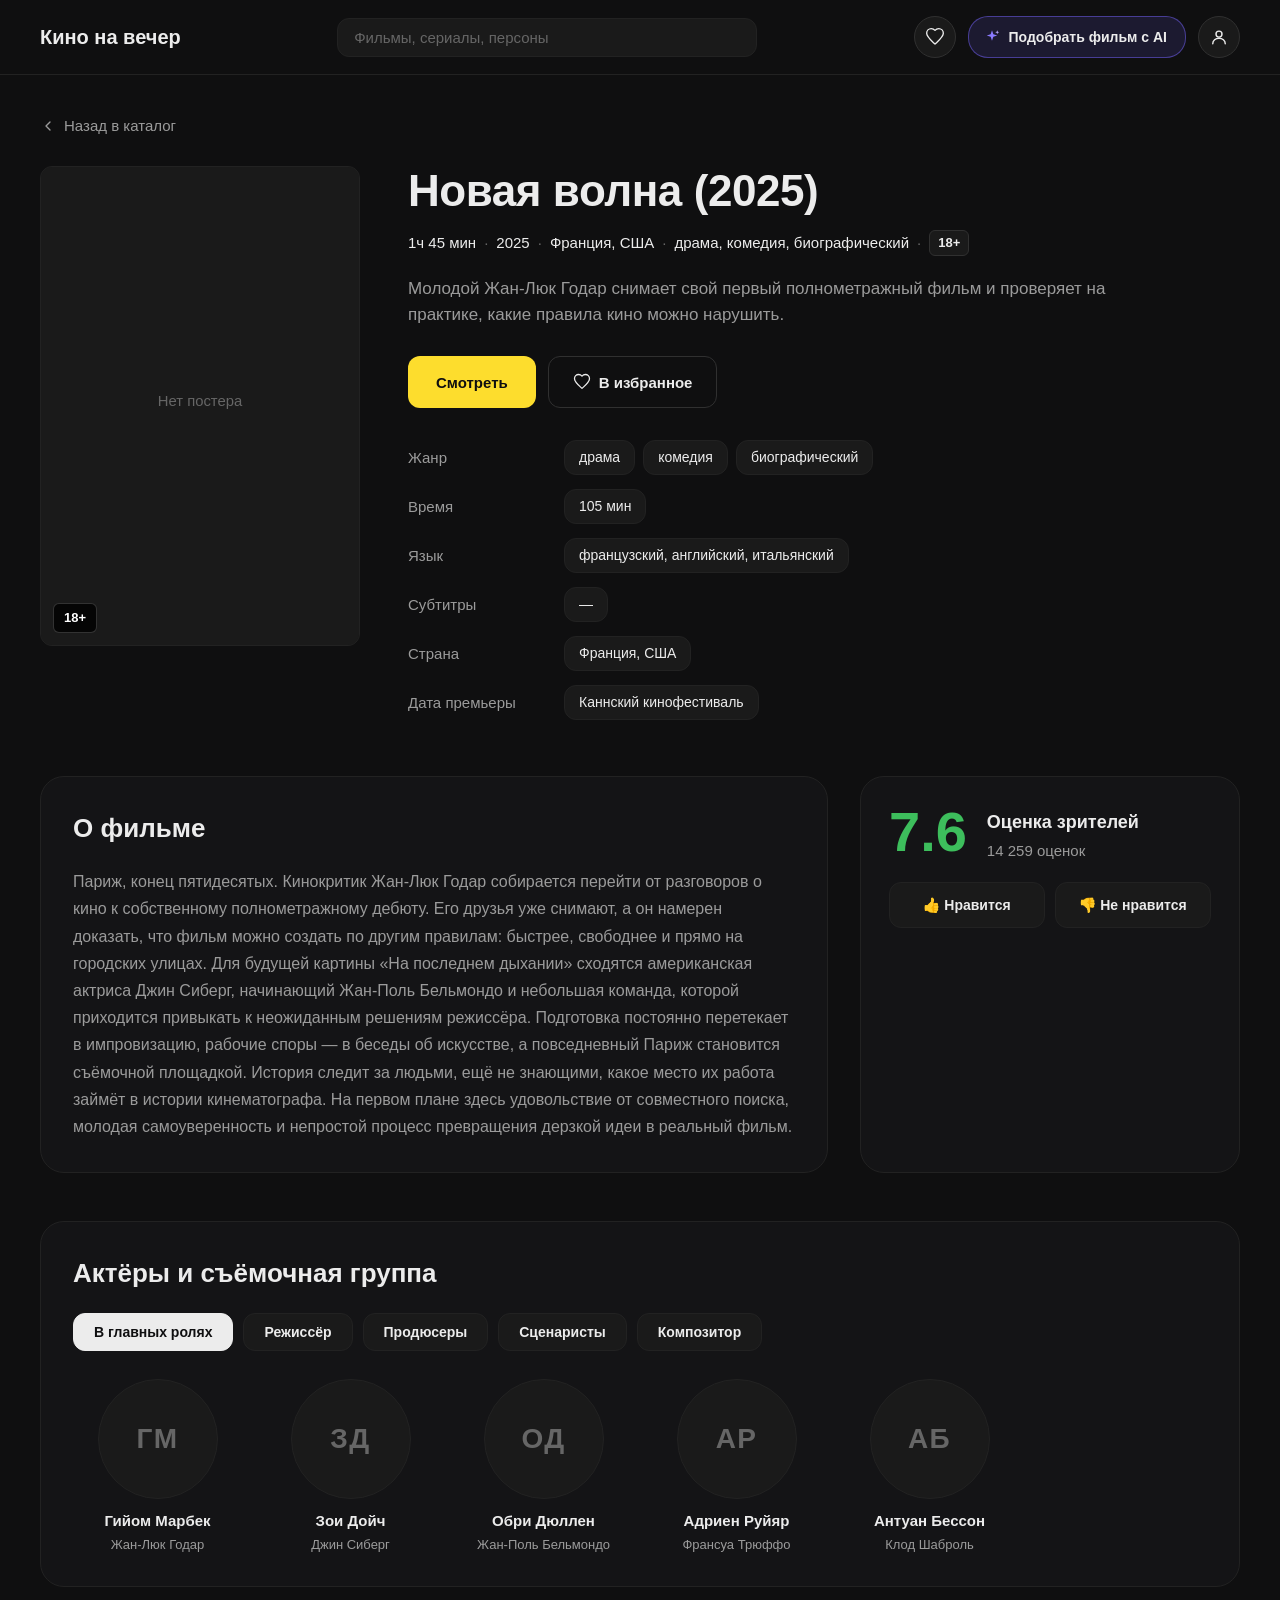
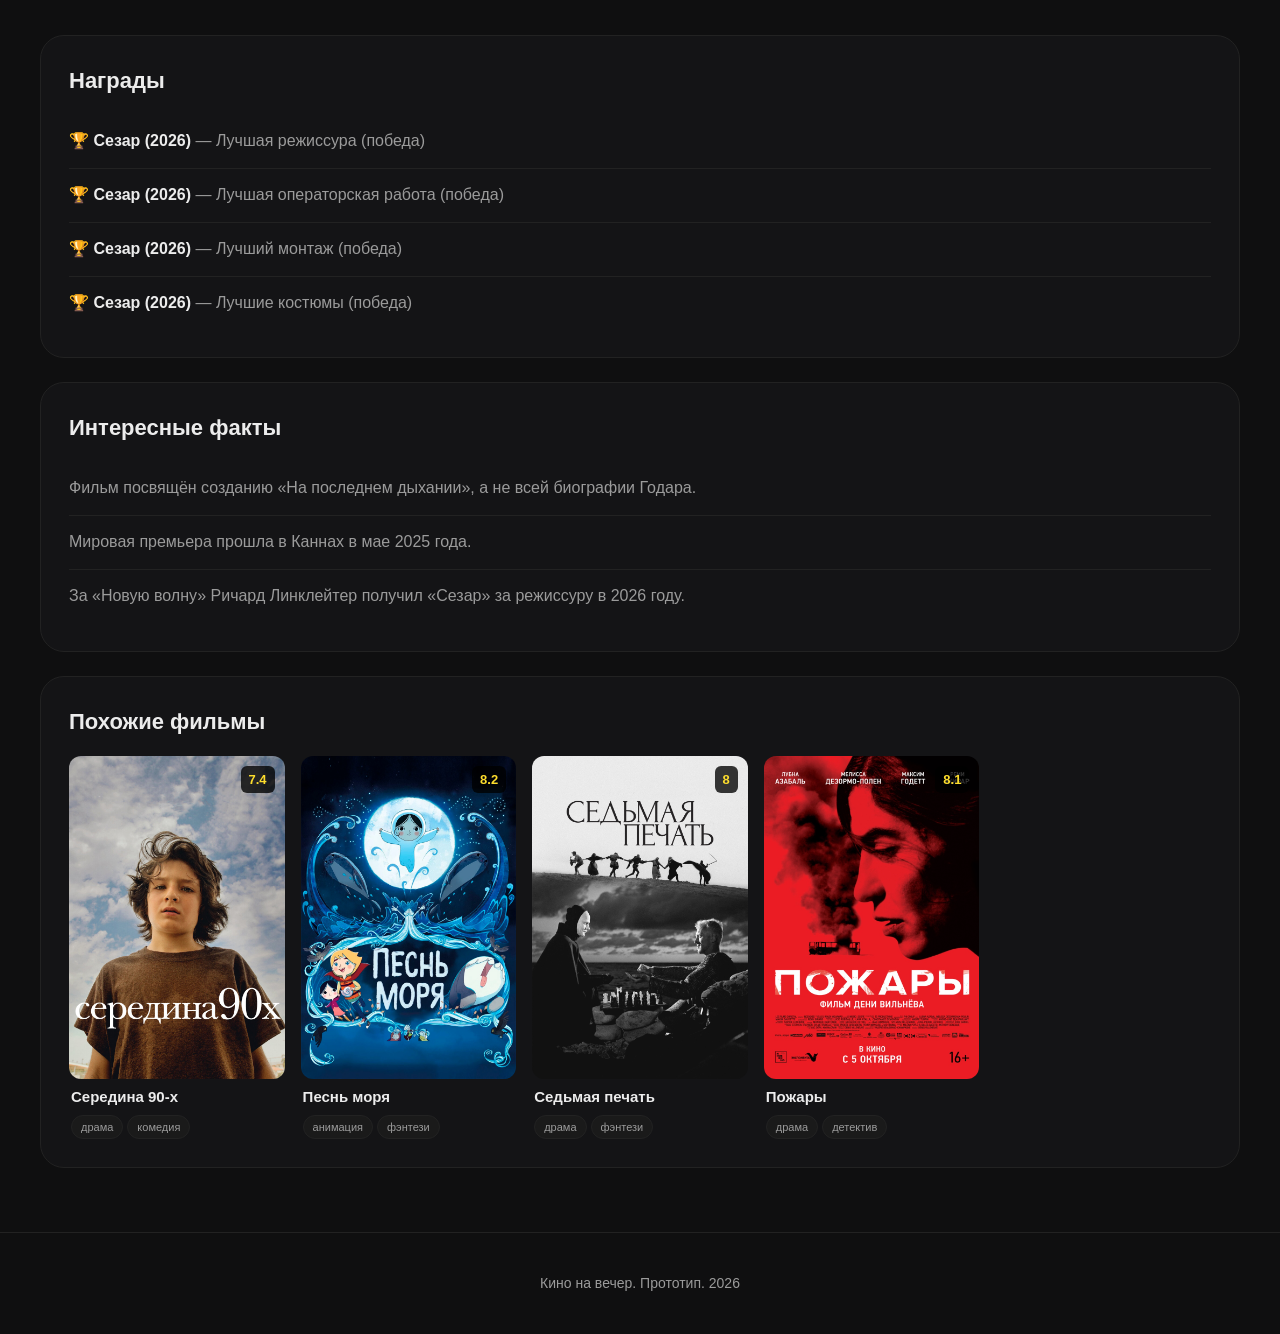
==== commit 5215bda4: "Add files via upload" ====
--- a/movie.html
+++ b/movie.html
@@ -3,371 +3,121 @@
 <head>
 <meta charset="UTF-8">
 <meta name="viewport" content="width=device-width, initial-scale=1.0">
-<title>Кино на вечер</title>
+<title>Фильм — Кино на вечер</title>
 <style>
-    :root {
-        --bg: #0F0F10;
-        --bg-elevated: #1A1A1A;
-        --bg-card: #161616;
-        --bg-section: #141416;
-        --border: #222222;
-        --border-strong: #303030;
-        --text: #9B9B9B;
-        --text-bright: #ECECEC;
-        --text-faint: #666666;
-        --accent: #FDDD2D;
-        --accent-hover: #E8C920;
-        --radius-md: 12px;
-        --radius-lg: 14px;
-        --radius-xl: 20px;
-        --radius-section: 24px;
-    }
-    * { box-sizing: border-box; margin: 0; padding: 0; }
-    body {
-        font-family: Arial, -apple-system, BlinkMacSystemFont, "Segoe UI", Roboto, sans-serif;
-        background: var(--bg); color: var(--text);
-        min-height: 100vh; line-height: 1.4; font-size: 16px;
-    }
-    a { color: var(--accent); text-decoration: none; }
-    .header {
-        display: grid; grid-template-columns: auto 1fr auto;
-        gap: 24px; align-items: center;
-        padding: 16px 40px; background: var(--bg);
-        border-bottom: 1px solid var(--border);
-        position: sticky; top: 0; z-index: 100;
-    }
-    .logo { font-size: 20px; font-weight: 700; color: var(--text-bright); white-space: nowrap; }
-    .search { max-width: 420px; width: 100%; justify-self: center; }
-    .search input {
-        width: 100%; background: var(--bg-elevated); color: var(--text-bright);
-        border: 1px solid var(--border); border-radius: var(--radius-md);
-        padding: 10px 16px; font-size: 15px; font-family: inherit; outline: none;
-    }
-    .search input:focus { border-color: var(--accent); }
-    .search input::placeholder { color: var(--text-faint); }
-    .header-right { display: flex; align-items: center; gap: 12px; }
-    .icon-btn {
-        width: 42px; height: 42px; border-radius: 50%;
-        background: var(--bg-elevated); border: 1px solid var(--border-strong);
-        display: inline-flex; align-items: center; justify-content: center;
-        cursor: pointer; color: var(--text-bright); padding: 0;
-    }
-    .icon-btn:hover { border-color: var(--accent); color: var(--accent); }
-    .icon-btn svg { width: 20px; height: 20px; }
-    .alice-btn {
-        display: inline-flex; align-items: center; gap: 8px;
-        background: rgba(108, 92, 231, 0.15);
-        border: 1px solid rgba(108, 92, 231, 0.55);
-        border-radius: var(--radius-xl);
-        padding: 9px 18px 9px 14px;
-        color: var(--text-bright); font-size: 14px; font-weight: 700;
-        font-family: inherit; cursor: pointer; white-space: nowrap;
-    }
-    .alice-btn:hover { background: rgba(108, 92, 231, 0.28); }
-    .alice-btn svg { width: 18px; height: 18px; flex-shrink: 0; }
-    .avatar-btn {
-        width: 42px; height: 42px; border-radius: 50%;
-        background: var(--bg-elevated); border: 1px solid var(--border-strong);
-        display: inline-flex; align-items: center; justify-content: center;
-        cursor: pointer; color: var(--text-bright); padding: 0;
-    }
-    .avatar-btn:hover { border-color: var(--accent); color: var(--accent); }
-    .avatar-btn svg { width: 20px; height: 20px; display: block; }
-    .container { max-width: 1400px; margin: 0 auto; padding: 40px; }
-    .hero { margin-bottom: 32px; }
-    .hero h1 { font-size: 40px; font-weight: 700; color: var(--text-bright); line-height: 1.2; margin-bottom: 12px; }
-    .hero p { font-size: 17px; color: var(--text); max-width: 640px; line-height: 1.5; }
-    .section {
-        background: var(--bg-section);
-        border: 1px solid var(--border);
-        border-radius: var(--radius-section);
-        padding: 28px;
-        margin-bottom: 28px;
-    }
-    .section-flat { background: transparent; border: none; padding: 0; border-radius: 0; margin-bottom: 40px; }
-    .section-header { margin-bottom: 20px; }
-    .section-title { font-size: 24px; font-weight: 700; color: var(--text-bright); }
-    .section-subtitle { font-size: 15px; color: var(--text); margin-top: 4px; }
-    .catalog-head { display: flex; align-items: center; justify-content: space-between; margin-bottom: 20px; }
-    .filters-title { font-size: 28px; font-weight: 700; color: var(--text-bright); }
-    .reset-btn {
-        display: none; background: transparent; color: var(--accent);
-        border: 1px solid var(--accent); border-radius: var(--radius-xl);
-        padding: 6px 14px; font-size: 14px; font-weight: 700;
-        font-family: inherit; cursor: pointer;
-    }
-    .reset-btn:hover { background: var(--accent); color: var(--bg); }
-    .reset-btn.visible { display: inline-block; }
-    .filters-row { display: flex; flex-wrap: wrap; gap: 10px; align-items: center; margin-bottom: 16px; }
-    .filter-dropdown { position: relative; }
-    .filter-btn {
-        background: var(--bg-elevated); color: var(--text-bright);
-        border: 1px solid var(--border); border-radius: var(--radius-md);
-        padding: 12px 18px; font-size: 15px; font-family: inherit; font-weight: 500;
-        cursor: pointer; display: inline-flex; align-items: center; gap: 8px;
-    }
-    .filter-btn:hover { border-color: var(--accent); color: var(--accent); }
-    .filter-btn.active { background: var(--accent); color: var(--bg); border-color: var(--accent); font-weight: 700; }
-    .filter-btn.active .filter-chevron { transform: rotate(180deg); }
-    .filter-chevron { font-size: 11px; opacity: 0.7; display: inline-block; transition: transform 0.15s ease; }
-    .filter-menu {
-        position: absolute; top: calc(100% + 6px); left: 0;
-        min-width: 260px; max-height: 360px; overflow-y: auto;
-        background: var(--bg-elevated);
-        border: 1px solid var(--border-strong);
-        border-radius: var(--radius-md);
-        padding: 8px; display: none; flex-direction: column; gap: 2px;
-        z-index: 60; box-shadow: 0 12px 28px rgba(0,0,0,0.55);
-    }
-    .filter-menu.open { display: flex; }
-    .filter-option {
-        display: flex; align-items: center; gap: 10px;
-        background: transparent; border: none;
-        color: var(--text-bright);
-        font-size: 15px; font-family: inherit; font-weight: 500;
-        text-align: left; padding: 10px 12px; border-radius: 8px;
-        cursor: pointer; width: 100%;
-    }
-    .filter-option:hover { background: rgba(255,255,255,0.05); }
-    .filter-option.selected { color: var(--accent); font-weight: 700; }
-    .filter-checkbox {
-        width: 16px; height: 16px; border-radius: 4px;
-        border: 1.5px solid var(--border-strong);
-        display: inline-flex; align-items: center; justify-content: center;
-        flex-shrink: 0; position: relative;
-    }
-    .filter-option.selected .filter-checkbox { border-color: var(--accent); background: var(--accent); }
-    .filter-option.selected .filter-checkbox::after {
-        content: '✓'; color: var(--bg);
-        font-size: 12px; font-weight: 700; line-height: 1;
-    }
-    .sort-dropdown { position: relative; }
-    .filters-divider { width: 4px; height: 4px; background: var(--text-faint); border-radius: 50%; margin: 0 4px; }
-    .sort-icon { font-size: 15px; margin-right: 4px; }
-    .sort-menu {
-        position: absolute; top: calc(100% + 6px); left: 0;
-        min-width: 240px;
-        background: var(--bg-elevated);
-        border: 1px solid var(--border-strong);
-        border-radius: var(--radius-md);
-        padding: 6px; display: none; flex-direction: column; gap: 2px;
-        z-index: 60; box-shadow: 0 12px 28px rgba(0,0,0,0.55);
-    }
-    .sort-menu.open { display: flex; }
-    .sort-option {
-        display: flex; align-items: center; gap: 10px;
-        background: transparent; border: none;
-        color: var(--text-bright);
-        font-size: 15px; font-family: inherit; font-weight: 500;
-        text-align: left; padding: 10px 14px; border-radius: 8px;
-        cursor: pointer; width: 100%;
-    }
-    .sort-option:hover { background: rgba(255,255,255,0.05); }
-    .sort-radio {
-        width: 16px; height: 16px; border-radius: 50%;
-        border: 1.5px solid var(--border-strong);
-        display: inline-flex; align-items: center; justify-content: center;
-        flex-shrink: 0; position: relative;
-    }
-    .sort-option.active .sort-radio { border-color: var(--accent); }
-    .sort-option.active .sort-radio::after {
-        content: ''; width: 8px; height: 8px;
-        border-radius: 50%; background: var(--accent);
-    }
-    .sort-option.active { color: var(--accent); font-weight: 700; }
-    .extra-filters { display: flex; flex-wrap: wrap; gap: 10px; padding-top: 4px; }
-    .extra-chip {
-        background: var(--bg-elevated); color: var(--text-bright);
-        border: 1px solid var(--border); border-radius: var(--radius-xl);
-        padding: 10px 18px; font-size: 14px; font-family: inherit; font-weight: 500;
-        cursor: pointer; display: inline-flex; align-items: center; gap: 8px;
-    }
-    .extra-chip:hover { border-color: var(--accent); color: var(--accent); }
-    .extra-chip.active { background: var(--accent); color: var(--bg); border-color: var(--accent); font-weight: 700; }
-    .extra-plus { font-size: 16px; line-height: 1; transition: transform 0.2s ease; }
-    .extra-chip.active .extra-plus { transform: rotate(45deg); }
-    .row-wrapper { position: relative; }
-    .row-scroll {
-        display: grid; grid-auto-flow: column; grid-auto-columns: 260px;
-        gap: 16px; overflow-x: auto; padding: 4px 0 8px;
-        scroll-behavior: smooth; scrollbar-width: none; -ms-overflow-style: none;
-    }
-    .row-scroll::-webkit-scrollbar { display: none; }
-    .row-arrow {
-        position: absolute; top: 50%; transform: translateY(-50%);
-        width: 48px; height: 48px; border-radius: 50%;
-        background: rgba(20, 20, 20, 0.92);
-        border: 1px solid var(--border-strong);
-        color: var(--text-bright);
-        cursor: pointer; z-index: 20;
-        padding: 0; display: flex; align-items: center; justify-content: center;
-        opacity: 0; pointer-events: none;
-        font-family: Arial, sans-serif; font-size: 24px; line-height: 1; padding-bottom: 2px;
-    }
-    .row-arrow.visible { opacity: 1; pointer-events: auto; }
-    .row-arrow:hover { background: var(--accent); color: var(--bg); border-color: var(--accent); }
-    .row-arrow-left { left: 8px; }
-    .row-arrow-right { right: 8px; }
-    .card { cursor: pointer; display: flex; flex-direction: column; gap: 8px; transition: transform 0.2s ease; }
-    .card:hover { transform: translateY(-4px); }
-    .card-poster {
-        position: relative; width: 100%; aspect-ratio: 2 / 3;
-        overflow: hidden; border-radius: var(--radius-md); background: var(--bg-elevated);
-    }
-    .card-poster img { width: 100%; height: 100%; object-fit: cover; display: block; }
-    .card-badge {
-        position: absolute; top: 10px; right: 10px;
-        background: rgba(0,0,0,0.78); color: var(--accent);
-        padding: 4px 8px; border-radius: 6px; font-weight: 700; font-size: 13px;
-    }
-    .card-age {
-        position: absolute; bottom: 10px; left: 10px;
-        background: rgba(0,0,0,0.78); color: #FFFFFF;
-        padding: 3px 8px; border-radius: 6px;
-        font-weight: 700; font-size: 11px;
-        border: 1px solid rgba(255,255,255,0.18);
-    }
-    .card-heart {
-        position: absolute; top: 10px; left: 10px;
-        width: 32px; height: 32px; border-radius: 50%;
-        background: rgba(0,0,0,0.55); border: none; padding: 0;
-        display: flex; align-items: center; justify-content: center;
-        color: #ffffff; cursor: pointer; z-index: 3;
-    }
-    .card-heart:hover { transform: scale(1.08); }
-    .card-heart.active { color: #ff4d6d; }
-    .card-heart svg { width: 16px; height: 16px; display: block; }
-    .card-title { font-size: 15px; font-weight: 700; color: var(--text-bright); line-height: 1.3; padding: 0 2px; }
-    .card-tags { display: flex; flex-wrap: wrap; gap: 4px; padding: 0 2px; }
-    .tag {
-        background: var(--bg-elevated); color: var(--text);
-        border: 1px solid var(--border); border-radius: 20px;
-        padding: 3px 9px; font-size: 11px; white-space: nowrap;
-    }
-    .chips { display: flex; flex-wrap: wrap; gap: 8px; margin-bottom: 16px; }
-    .chip {
-        background: var(--bg-elevated); color: var(--text-bright);
-        border: 1px solid var(--border); border-radius: var(--radius-xl);
-        padding: 10px 18px; font-size: 14px; font-family: inherit;
-        font-weight: 500; cursor: pointer;
-    }
-    .chip:hover { border-color: var(--accent); color: var(--accent); }
-    .chip.active { background: var(--accent); color: var(--bg); border-color: var(--accent); font-weight: 700; }
-    .grid {
-        display: grid; grid-template-columns: repeat(auto-fill, minmax(220px, 1fr));
-        gap: 20px;
-    }
-    .collections-scroll {
-        display: grid; grid-auto-flow: column; grid-auto-columns: 320px;
-        gap: 20px; overflow-x: auto; padding: 4px 0 8px;
-        scroll-behavior: smooth; scrollbar-width: none; -ms-overflow-style: none;
-    }
-    .collections-scroll::-webkit-scrollbar { display: none; }
-    .collection-item {
-        display: flex; flex-direction: column; gap: 12px;
-        cursor: pointer; text-decoration: none; color: inherit;
-    }
-    .collection-item .collection-name {
-        font-size: 18px; font-weight: 700;
-        color: var(--text-bright); padding: 0 2px;
-        white-space: nowrap; overflow: hidden; text-overflow: ellipsis;
-    }
-    .collection-item:hover .collection-name { color: var(--accent); text-decoration: none; }
-    .collection-card {
-        position: relative; width: 100%; height: 200px;
-        border-radius: var(--radius-md); overflow: hidden;
-        background: var(--bg-elevated);
-        transition: transform 0.2s ease, border-color 0.2s ease;
-        border: 1px solid var(--border); display: block;
-    }
-    .collection-item:hover .collection-card { transform: translateY(-4px); border-color: var(--accent); }
-    .collection-card img { position: absolute; inset: 0; width: 100%; height: 100%; object-fit: cover; display: block; }
-    .collection-overlay {
-        position: absolute; inset: 0;
-        background: linear-gradient(180deg, rgba(0,0,0,0.0) 40%, rgba(0,0,0,0.7) 100%);
-        z-index: 1;
-    }
-    .collection-count {
-        position: absolute; left: 12px; bottom: 12px;
-        font-size: 13px; color: #ffffff; z-index: 2;
-        background: rgba(0,0,0,0.65);
-        padding: 3px 10px; border-radius: 20px;
-    }
-    .collections-all {
-        color: var(--text); font-size: 14px; font-weight: 500; white-space: nowrap;
-    }
-    .collections-all:hover { color: var(--accent); text-decoration: none; }
-    .empty {
-        text-align: center; padding: 40px; color: var(--text);
-        font-size: 15px; background: var(--bg-elevated);
-        border-radius: var(--radius-md);
-        border: 1px dashed var(--border-strong); width: 100%; grid-column: 1 / -1;
-    }
-    .modal-overlay {
-        position: fixed; inset: 0; background: rgba(0, 0, 0, 0.7);
-        display: none; align-items: center; justify-content: center;
-        z-index: 1000; padding: 24px;
-    }
-    .modal-overlay.open { display: flex; }
-    .modal {
-        background: var(--bg-card); border: 1px solid var(--border);
-        border-radius: var(--radius-lg); max-width: 560px; width: 100%;
-        padding: 32px; position: relative;
-    }
-    .modal-close {
-        position: absolute; top: 16px; right: 16px;
-        background: transparent; border: 1px solid var(--border);
-        color: var(--text-bright); font-size: 18px; cursor: pointer;
-        width: 32px; height: 32px; border-radius: 50%;
-        display: flex; align-items: center; justify-content: center;
-        line-height: 1; font-family: inherit;
-    }
-    .modal-close:hover { border-color: var(--accent); color: var(--accent); }
-    .modal h2 { font-size: 24px; font-weight: 700; color: var(--text-bright); margin-bottom: 8px; }
-    .modal > p { font-size: 15px; color: var(--text); margin-bottom: 24px; }
-    .modal-field { margin-bottom: 20px; }
-    .modal-label { display: block; font-size: 14px; font-weight: 700; color: var(--text-bright); margin-bottom: 8px; }
-    .modal-chips { display: flex; flex-wrap: wrap; gap: 8px; }
-    .modal textarea {
-        width: 100%; background: var(--bg-elevated); color: var(--text-bright);
-        border: 1px solid var(--border); border-radius: var(--radius-md);
-        padding: 12px 16px; font-size: 15px; font-family: inherit;
-        outline: none; resize: vertical; min-height: 80px;
-    }
-    .modal textarea:focus { border-color: var(--accent); }
-    .modal textarea::placeholder { color: var(--text-faint); }
-    .modal-submit {
-        width: 100%; background: var(--accent); color: var(--bg);
-        border: none; border-radius: var(--radius-md);
-        padding: 14px 24px; font-size: 16px; font-weight: 700;
-        font-family: inherit; cursor: pointer; margin-top: 8px;
-    }
-    .modal-submit:hover { background: var(--accent-hover); }
-    .footer { border-top: 1px solid var(--border); padding: 40px; text-align: center; color: var(--text); font-size: 14px; }
-    @media (max-width: 1024px) {
-        .header { grid-template-columns: auto auto; gap: 16px; padding: 16px 24px; }
-        .search { order: 3; grid-column: 1 / -1; max-width: none; }
-        .container { padding: 32px 24px; }
-        .row-scroll { grid-auto-columns: 220px; }
-        .collections-scroll { grid-auto-columns: 260px; }
-        .collection-card { height: 160px; }
-    }
-    @media (max-width: 768px) {
-        .header { padding: 12px 16px; }
-        .container { padding: 24px 16px; }
-        .hero h1 { font-size: 28px; }
-        .section { padding: 20px; }
-        .section-title { font-size: 19px; }
-        .filters-title { font-size: 22px; }
-        .row-scroll { grid-auto-columns: 180px; gap: 12px; }
-        .collections-scroll { grid-auto-columns: 220px; gap: 14px; }
-        .collection-card { height: 140px; }
-        .grid { grid-template-columns: repeat(auto-fill, minmax(150px, 1fr)); }
-        .alice-btn { padding: 7px 12px; font-size: 13px; }
-        .alice-btn span { display: none; }
-    }
+:root{--bg:#0F0F10;--bg-elevated:#1A1A1A;--bg-card:#161616;--bg-section:#141416;--border:#222222;--border-strong:#303030;--text:#9B9B9B;--text-bright:#ECECEC;--text-faint:#666666;--accent:#FDDD2D;--accent-hover:#E8C920;--green:#3DBE5C;--radius:12px;--radius-pill:20px;--radius-section:24px}
+*{box-sizing:border-box;margin:0;padding:0}
+body{font-family:Arial,-apple-system,BlinkMacSystemFont,"Segoe UI",Roboto,sans-serif;background:var(--bg);color:var(--text);min-height:100vh;line-height:1.5;font-size:16px}
+a{color:var(--accent);text-decoration:none}
+.header{display:grid;grid-template-columns:auto 1fr auto;gap:24px;align-items:center;padding:16px 40px;background:var(--bg);border-bottom:1px solid var(--border);position:sticky;top:0;z-index:100}
+.logo{font-size:20px;font-weight:700;color:var(--text-bright);white-space:nowrap}
+.search{max-width:420px;width:100%;justify-self:center}
+.search input{width:100%;background:var(--bg-elevated);color:var(--text-bright);border:1px solid var(--border);border-radius:var(--radius);padding:10px 16px;font-size:15px;font-family:inherit;outline:none}
+.search input:focus{border-color:var(--accent)}
+.search input::placeholder{color:var(--text-faint)}
+.header-right{display:flex;align-items:center;gap:12px}
+.icon-btn{width:42px;height:42px;border-radius:50%;background:var(--bg-elevated);border:1px solid var(--border-strong);display:inline-flex;align-items:center;justify-content:center;cursor:pointer;color:var(--text-bright);padding:0}
+.icon-btn:hover{border-color:var(--accent);color:var(--accent)}
+.icon-btn.active{color:#ff4d6d;border-color:#ff4d6d}
+.icon-btn svg{width:20px;height:20px;display:block}
+.alice-btn{display:inline-flex;align-items:center;gap:8px;background:rgba(108,92,231,0.15);border:1px solid rgba(108,92,231,0.55);border-radius:var(--radius-pill);padding:9px 18px 9px 14px;color:var(--text-bright);font-size:14px;font-weight:700;font-family:inherit;cursor:pointer;white-space:nowrap;height:42px}
+.alice-btn:hover{background:rgba(108,92,231,0.28)}
+.alice-btn svg{width:18px;height:18px;flex-shrink:0;display:block}
+.avatar-btn{width:42px;height:42px;border-radius:50%;background:var(--bg-elevated);border:1px solid var(--border-strong);display:inline-flex;align-items:center;justify-content:center;cursor:pointer;color:var(--text-bright);padding:0}
+.avatar-btn:hover{border-color:var(--accent);color:var(--accent)}
+.avatar-btn svg{width:20px;height:20px;display:block}
+.container{max-width:1400px;margin:0 auto;padding:40px}
+.back-link{display:inline-flex;align-items:center;gap:8px;color:var(--text);font-size:15px;margin-bottom:28px;transition:color 0.2s ease}
+.back-link:hover{color:var(--accent);text-decoration:none}
+.back-link svg{display:block}
+.movie-hero{display:grid;grid-template-columns:320px 1fr;gap:48px;margin-bottom:56px;align-items:start}
+.movie-poster{position:relative;width:100%;aspect-ratio:2/3;overflow:hidden;border-radius:var(--radius);background:var(--bg-elevated);border:1px solid var(--border)}
+.movie-poster img{width:100%;height:100%;object-fit:cover;display:block}
+.movie-poster .card-age{position:absolute;bottom:12px;left:12px;background:rgba(0,0,0,0.78);color:#FFF;padding:4px 10px;border-radius:6px;font-weight:700;font-size:13px;border:1px solid rgba(255,255,255,0.18)}
+.movie-info h1{font-size:44px;font-weight:700;color:var(--text-bright);line-height:1.15;margin-bottom:14px;letter-spacing:-0.01em}
+.movie-teaser{display:flex;flex-wrap:wrap;align-items:center;gap:8px;font-size:15px;color:var(--text-bright);margin-bottom:20px;font-weight:500}
+.movie-teaser .sep{color:var(--text-faint)}
+.movie-teaser .teaser-age{background:var(--bg-elevated);border:1px solid var(--border-strong);color:var(--text-bright);padding:2px 8px;border-radius:6px;font-size:13px;font-weight:700}
+.movie-logline{font-size:17px;line-height:1.55;color:var(--text);margin-bottom:28px;max-width:720px}
+.movie-actions{display:flex;gap:12px;flex-wrap:wrap;margin-bottom:32px}
+.btn-primary{background:var(--accent);color:var(--bg);border:none;border-radius:var(--radius);padding:0 28px;height:52px;font-size:15px;font-weight:700;font-family:inherit;cursor:pointer;display:inline-flex;align-items:center;transition:background 0.2s ease}
+.btn-primary:hover{background:var(--accent-hover)}
+.btn-secondary{background:transparent;color:var(--text-bright);border:1px solid var(--border-strong);border-radius:var(--radius);padding:0 24px;height:52px;font-size:15px;font-weight:700;font-family:inherit;cursor:pointer;display:inline-flex;align-items:center;gap:8px;transition:border-color 0.2s ease,color 0.2s ease}
+.btn-secondary:hover{border-color:var(--accent);color:var(--accent)}
+.btn-secondary.active{color:#ff4d6d;border-color:#ff4d6d}
+.btn-secondary svg{width:18px;height:18px}
+.specs{display:grid;gap:14px;max-width:720px}
+.spec-row{display:grid;grid-template-columns:140px 1fr;gap:16px;align-items:center}
+.spec-label{color:var(--text);font-size:15px}
+.spec-values{display:flex;flex-wrap:wrap;gap:8px}
+.spec-tag{background:var(--bg-elevated);color:var(--text-bright);border:1px solid var(--border);border-radius:var(--radius);padding:6px 14px;font-size:14px}
+.about-grid{display:grid;grid-template-columns:1fr 380px;gap:32px;margin-bottom:48px}
+.about-block{background:var(--bg-section);border:1px solid var(--border);border-radius:var(--radius-section);padding:32px}
+.about-title{font-size:26px;font-weight:700;color:var(--text-bright);margin-bottom:20px}
+.about-text{font-size:16px;color:var(--text);line-height:1.7;white-space:pre-line}
+.rate-block{background:var(--bg-section);border:1px solid var(--border);border-radius:var(--radius-section);padding:28px;display:flex;flex-direction:column;gap:20px}
+.rate-top{display:flex;align-items:flex-start;gap:20px}
+.rate-value{font-size:56px;font-weight:700;color:var(--green);line-height:0.95;flex-shrink:0}
+.rate-text{display:flex;flex-direction:column;gap:6px;padding-top:6px}
+.rate-title{font-size:18px;font-weight:700;color:var(--text-bright);line-height:1.25}
+.rate-meta{font-size:15px;color:var(--text)}
+.rate-buttons{display:flex;gap:10px}
+.rate-btn{flex:1;background:var(--bg-elevated);color:var(--text-bright);border:1px solid var(--border);border-radius:var(--radius);padding:14px 16px;font-size:14px;font-weight:600;font-family:inherit;cursor:pointer;display:inline-flex;align-items:center;justify-content:center;gap:8px;transition:border-color 0.2s ease,color 0.2s ease,background 0.2s ease}
+.rate-btn:hover{border-color:var(--accent);color:var(--accent)}
+.rate-btn.active{border-color:var(--accent);color:var(--accent);background:rgba(253,221,45,0.08)}
+.team-block{background:var(--bg-section);border:1px solid var(--border);border-radius:var(--radius-section);padding:32px;margin-bottom:48px}
+.team-title{font-size:26px;font-weight:700;color:var(--text-bright);margin-bottom:20px}
+.team-filters{display:flex;flex-wrap:wrap;gap:10px;margin-bottom:28px}
+.team-chip{background:var(--bg-elevated);color:var(--text-bright);border:1px solid var(--border);border-radius:var(--radius);padding:10px 20px;font-size:14px;font-weight:600;font-family:inherit;cursor:pointer;transition:all 0.15s ease}
+.team-chip:hover{border-color:var(--accent);color:var(--accent)}
+.team-chip.active{background:var(--text-bright);color:var(--bg);border-color:var(--text-bright)}
+.team-grid{display:grid;grid-template-columns:repeat(auto-fill,minmax(160px,1fr));gap:24px}
+.person{display:flex;flex-direction:column;align-items:center;text-align:center;gap:12px}
+.person-avatar{width:120px;height:120px;border-radius:50%;background:var(--bg-elevated);border:1px solid var(--border);display:flex;align-items:center;justify-content:center;font-size:28px;font-weight:700;color:var(--text-faint);overflow:hidden;letter-spacing:0.05em}
+.person-name{font-size:15px;font-weight:700;color:var(--text-bright);line-height:1.3}
+.person-role{font-size:13px;color:var(--text);margin-top:-8px}
+.reviews-block{margin-bottom:48px}
+.reviews-header{display:flex;align-items:center;justify-content:space-between;margin-bottom:24px;flex-wrap:wrap;gap:20px}
+.reviews-tabs{display:flex;gap:10px}
+.reviews-tab{background:var(--bg-elevated);color:var(--text);border:1px solid var(--border);border-radius:var(--radius);padding:10px 20px;font-size:14px;font-weight:600;font-family:inherit;cursor:pointer}
+.reviews-tab.active{background:var(--text-bright);color:var(--bg);border-color:var(--text-bright)}
+.reviews-actions{display:flex;gap:12px;padding-left:20px;border-left:1px solid var(--border)}
+.reviews-action{color:var(--text);font-size:14px;font-weight:500;display:inline-flex;align-items:center;gap:6px;padding:8px 14px;border-radius:var(--radius);border:1px solid transparent;transition:color 0.2s ease,border-color 0.2s ease;cursor:pointer;background:transparent;font-family:inherit}
+.reviews-action:hover{color:var(--accent);border-color:var(--border)}
+.reviews-grid{display:grid;grid-template-columns:repeat(auto-fill,minmax(280px,1fr));gap:16px}
+.review-card{background:var(--bg-section);border:1px solid var(--border);border-radius:var(--radius);padding:20px;display:flex;flex-direction:column;gap:14px}
+.review-author{font-size:13px;font-weight:700;color:var(--text)}
+.review-text{font-size:14px;color:var(--text-bright);line-height:1.55;flex-grow:1}
+.review-footer{display:flex;align-items:center;justify-content:space-between;font-size:12px;color:var(--text)}
+.review-likes{display:flex;gap:12px}
+.section{background:var(--bg-section);border:1px solid var(--border);border-radius:var(--radius-section);padding:28px;margin-bottom:24px}
+.section-title{font-size:22px;font-weight:700;color:var(--text-bright);margin-bottom:18px}
+.list-clean{list-style:none}
+.list-clean li{padding:14px 0;border-bottom:1px solid var(--border);color:var(--text);line-height:1.55}
+.list-clean li:last-child{border-bottom:none}
+.list-clean li strong{color:var(--text-bright)}
+.award-win::before{content:'🏆  '}
+.award-nom::before{content:'🎗  '}
+.similar-grid{display:grid;grid-template-columns:repeat(auto-fill,minmax(180px,1fr));gap:16px}
+.card{cursor:pointer;display:flex;flex-direction:column;gap:8px;transition:transform 0.2s ease}
+.card:hover{transform:translateY(-4px)}
+.card-poster{position:relative;width:100%;aspect-ratio:2/3;overflow:hidden;border-radius:var(--radius);background:var(--bg-elevated)}
+.card-poster img{width:100%;height:100%;object-fit:cover;display:block}
+.card-badge{position:absolute;top:10px;right:10px;background:rgba(0,0,0,0.78);color:var(--accent);padding:4px 8px;border-radius:6px;font-weight:700;font-size:13px}
+.card-title{font-size:15px;font-weight:700;color:var(--text-bright);line-height:1.3;padding:0 2px}
+.card-tags{display:flex;flex-wrap:wrap;gap:4px;padding:0 2px}
+.tag{background:var(--bg-elevated);color:var(--text);border:1px solid var(--border);border-radius:var(--radius-pill);padding:3px 9px;font-size:11px;white-space:nowrap}
+.not-found{text-align:center;padding:80px 40px}
+.not-found h1{font-size:32px;color:var(--text-bright);margin-bottom:16px}
+.not-found p{color:var(--text);margin-bottom:24px}
+.not-found a{display:inline-block;background:var(--accent);color:var(--bg);padding:12px 28px;border-radius:var(--radius);font-weight:700}
+.loading{text-align:center;padding:80px 40px;color:var(--text);font-size:16px}
+.footer{border-top:1px solid var(--border);padding:40px;text-align:center;color:var(--text);font-size:14px}
+@media(max-width:1024px){.header{grid-template-columns:auto auto;gap:16px;padding:16px 24px}.search{order:3;grid-column:1/-1;max-width:none}.movie-hero{grid-template-columns:260px 1fr;gap:32px}.about-grid{grid-template-columns:1fr}.movie-info h1{font-size:34px}}
+@media(max-width:768px){.header{padding:12px 16px}.container{padding:24px 16px}.movie-hero{grid-template-columns:1fr;gap:24px}.movie-info h1{font-size:26px}.movie-actions{flex-direction:column}.btn-primary,.btn-secondary{width:100%;justify-content:center}.spec-row{grid-template-columns:1fr;gap:6px}.about-block,.rate-block,.team-block,.section{padding:20px}.team-grid{grid-template-columns:repeat(auto-fill,minmax(120px,1fr));gap:16px}.person-avatar{width:90px;height:90px;font-size:22px}.alice-btn span{display:none}.reviews-actions{padding-left:0;border-left:none}.rate-value{font-size:44px}}
 </style>
 </head>
+
 
 
 <body>
@@ -375,583 +125,274 @@
 <header class="header">
     <div class="logo">Кино на вечер</div>
     <div class="search">
-        <input type="text" id="search-input" placeholder="Фильмы, сериалы, персоны">
+        <input type="text" placeholder="Фильмы, сериалы, персоны">
     </div>
     <div class="header-right">
         <button class="icon-btn" id="fav-btn" title="Избранное">
-            <svg viewBox="0 0 24 24" xmlns="http://www.w3.org/2000/svg">
-                <path d="M12 20.5l-1.45-1.32C5.4 14.36 2 11.28 2 7.5 2 4.42 4.42 2 7.5 2c1.74 0 3.41.81 4.5 2.09C13.09 2.81 14.76 2 16.5 2 19.58 2 22 4.42 22 7.5c0 3.78-3.4 6.86-8.55 11.68L12 20.5z"
-                      stroke="currentColor" stroke-width="1.6" fill="none" stroke-linejoin="round"/>
-            </svg>
+            <svg viewBox="0 0 24 24" xmlns="http://www.w3.org/2000/svg"><path d="M12 20.5l-1.45-1.32C5.4 14.36 2 11.28 2 7.5 2 4.42 4.42 2 7.5 2c1.74 0 3.41.81 4.5 2.09C13.09 2.81 14.76 2 16.5 2 19.58 2 22 4.42 22 7.5c0 3.78-3.4 6.86-8.55 11.68L12 20.5z" stroke="currentColor" stroke-width="1.6" fill="none" stroke-linejoin="round"/></svg>
         </button>
-        <button class="alice-btn" onclick="openAI()">
-            <svg viewBox="0 0 24 24" xmlns="http://www.w3.org/2000/svg">
-                <path d="M12 3l1.8 5.2L19 10l-5.2 1.8L12 17l-1.8-5.2L5 10l5.2-1.8L12 3z" fill="#8B7BFF" stroke="none"/>
-                <path d="M19 3l0.7 2L21.7 5.7l-2 0.7L19 8.4l-0.7-2L16.3 5.7l2-0.7L19 3z" fill="#B9A9FF" stroke="none"/>
-            </svg>
+        <button class="alice-btn" onclick="alert('AI-подбор в прототипе не реализован.')">
+            <svg viewBox="0 0 24 24" xmlns="http://www.w3.org/2000/svg"><path d="M12 3l1.8 5.2L19 10l-5.2 1.8L12 17l-1.8-5.2L5 10l5.2-1.8L12 3z" fill="#8B7BFF" stroke="none"/><path d="M19 3l0.7 2L21.7 5.7l-2 0.7L19 8.4l-0.7-2L16.3 5.7l2-0.7L19 3z" fill="#B9A9FF" stroke="none"/></svg>
             <span>Подобрать фильм с AI</span>
         </button>
         <button class="avatar-btn" title="Личный кабинет">
-            <svg viewBox="0 0 24 24" xmlns="http://www.w3.org/2000/svg">
-                <circle cx="12" cy="8.5" r="3.6" stroke="currentColor" stroke-width="1.7" fill="none"/>
-                <path d="M4.5 20c0-3.7 3.4-6.5 7.5-6.5s7.5 2.8 7.5 6.5"
-                      stroke="currentColor" stroke-width="1.7" fill="none" stroke-linecap="round"/>
-            </svg>
+            <svg viewBox="0 0 24 24" xmlns="http://www.w3.org/2000/svg"><circle cx="12" cy="8.5" r="3.6" stroke="currentColor" stroke-width="1.7" fill="none"/><path d="M4.5 20c0-3.7 3.4-6.5 7.5-6.5s7.5 2.8 7.5 6.5" stroke="currentColor" stroke-width="1.7" fill="none" stroke-linecap="round"/></svg>
         </button>
     </div>
 </header>
 
-<main class="container">
-
-    <section class="hero section-flat">
-        <h1>Что хотите посмотреть сегодня?</h1>
-        <p>Найдём любой фильм под настроение.</p>
-    </section>
-
-    <section class="section">
-        <div class="section-header"><div class="section-title">Специально для вас</div></div>
-        <div class="row-wrapper" data-collection="for-you"></div>
-    </section>
-
-    <section class="section">
-        <div class="section-header"><div class="section-title">Популярно сейчас</div></div>
-        <div class="row-wrapper" data-collection="popular"></div>
-    </section>
-
-    <section class="section">
-        <div class="section-header" style="display: flex; justify-content: space-between; align-items: center;">
-            <div class="section-title">Подборки</div>
-            <a href="collections.html" class="collections-all">Все подборки</a>
-        </div>
-
-        <div class="row-wrapper" id="collections-wrapper">
-            <div class="collections-scroll" id="collections-scroll">
-
-                <a class="collection-item" href="collection.html?id=detective">
-                    <div class="collection-name">Детективы</div>
-                    <div class="collection-card">
-                        <div class="collection-overlay"></div>
-                        <div class="collection-count" data-count="detective"></div>
-                    </div>
-                </a>
-                <a class="collection-item" href="collection.html?id=love">
-                    <div class="collection-name">Про любовь</div>
-                    <div class="collection-card">
-                        <div class="collection-overlay"></div>
-                        <div class="collection-count" data-count="love"></div>
-                    </div>
-                </a>
-                <a class="collection-item" href="collection.html?id=spring">
-                    <div class="collection-name">Весеннее настроение</div>
-                    <div class="collection-card">
-                        <div class="collection-overlay"></div>
-                        <div class="collection-count" data-count="spring"></div>
-                    </div>
-                </a>
-                <a class="collection-item" href="collection.html?id=for-you">
-                    <div class="collection-name">Рекомендации</div>
-                    <div class="collection-card">
-                        <div class="collection-overlay"></div>
-                        <div class="collection-count" data-count="for-you"></div>
-                    </div>
-                </a>
-                <a class="collection-item" href="collection.html?id=popular">
-                    <div class="collection-name">Популярное</div>
-                    <div class="collection-card">
-                        <div class="collection-overlay"></div>
-                        <div class="collection-count" data-count="popular"></div>
-                    </div>
-                </a>
-                <a class="collection-item" href="collection.html?id=drama">
-                    <div class="collection-name">Драмы</div>
-                    <div class="collection-card">
-                        <div class="collection-overlay"></div>
-                        <div class="collection-count" data-count="drama"></div>
-                    </div>
-                </a>
-                <a class="collection-item" href="collection.html?id=comedy">
-                    <div class="collection-name">Комедии</div>
-                    <div class="collection-card">
-                        <div class="collection-overlay"></div>
-                        <div class="collection-count" data-count="comedy"></div>
-                    </div>
-                </a>
-                <a class="collection-item" href="collection.html?id=war">
-                    <div class="collection-name">Военное</div>
-                    <div class="collection-card">
-                        <div class="collection-overlay"></div>
-                        <div class="collection-count" data-count="war"></div>
-                    </div>
-                </a>
-
-            </div>
-            <button class="row-arrow row-arrow-left" aria-label="Назад">‹</button>
-            <button class="row-arrow row-arrow-right" aria-label="Вперёд">›</button>
-        </div>
-    </section>
-
-    <section class="section">
-        <div class="section-header"><div class="section-title">По времени</div></div>
-        <div class="chips" id="time-chips">
-            <button class="chip active" data-duration="all">Любое</button>
-            <button class="chip" data-duration="short">До 90 минут</button>
-            <button class="chip" data-duration="medium">90–120 минут</button>
-            <button class="chip" data-duration="long">Больше 2 часов</button>
-        </div>
-        <div class="row-wrapper" id="row-time-wrapper"></div>
-    </section>
-
-    <section class="section">
-        <div class="catalog-head">
-            <div class="filters-title">Фильтры</div>
-            <button class="reset-btn" id="reset-btn">Сбросить фильтры</button>
-        </div>
-
-        <div class="filters-row" id="main-filters">
-            <div class="sort-dropdown">
-                <button class="filter-btn filter-sort active" id="sort-btn">
-                    <span class="sort-icon">⇅</span>
-                    <span id="sort-label">По популярности</span>
-                </button>
-                <div class="sort-menu" id="sort-menu">
-                    <button class="sort-option active" data-sort="popular"><span class="sort-radio"></span> По популярности</button>
-                    <button class="sort-option" data-sort="fresh"><span class="sort-radio"></span> По новизне</button>
-                    <button class="sort-option" data-sort="rating"><span class="sort-radio"></span> По рейтингу</button>
-                </div>
-            </div>
-
-            <span class="filters-divider"></span>
-
-            <div class="filter-dropdown">
-                <button class="filter-btn" data-dropdown="genre">Жанры <span class="filter-chevron">⌄</span></button>
-                <div class="filter-menu" id="menu-genre">
-                    <button class="filter-option" data-filter="genre" data-value="драма"><span class="filter-checkbox"></span> Драмы</button>
-                    <button class="filter-option" data-filter="genre" data-value="комедия"><span class="filter-checkbox"></span> Комедии</button>
-                    <button class="filter-option" data-filter="genre" data-value="детектив"><span class="filter-checkbox"></span> Детективы</button>
-                    <button class="filter-option" data-filter="genre" data-value="военный"><span class="filter-checkbox"></span> Военные</button>
-                    <button class="filter-option" data-filter="genre" data-value="фэнтези"><span class="filter-checkbox"></span> Фэнтези</button>
-                    <button class="filter-option" data-filter="genre" data-value="анимация"><span class="filter-checkbox"></span> Анимация</button>
-                    <button class="filter-option" data-filter="genre" data-value="документальный"><span class="filter-checkbox"></span> Документальные</button>
-                    <button class="filter-option" data-filter="genre" data-value="исторический"><span class="filter-checkbox"></span> Исторические</button>
-                    <button class="filter-option" data-filter="genre" data-value="биографический"><span class="filter-checkbox"></span> Биография</button>
-                    <button class="filter-option" data-filter="genre" data-value="семейный"><span class="filter-checkbox"></span> Семейные</button>
-                </div>
-            </div>
-
-            <div class="filter-dropdown">
-                <button class="filter-btn" data-dropdown="rating">Любой рейтинг <span class="filter-chevron">⌄</span></button>
-                <div class="filter-menu" id="menu-rating">
-                    <button class="filter-option" data-filter="rating" data-value="7"><span class="filter-checkbox"></span> 7 и выше</button>
-                    <button class="filter-option" data-filter="rating" data-value="7.5"><span class="filter-checkbox"></span> 7.5 и выше</button>
-                    <button class="filter-option" data-filter="rating" data-value="8"><span class="filter-checkbox"></span> 8 и выше</button>
-                    <button class="filter-option" data-filter="rating" data-value="8.5"><span class="filter-checkbox"></span> 8.5 и выше</button>
-                </div>
-            </div>
-
-            <div class="filter-dropdown">
-                <button class="filter-btn" data-dropdown="time">Длительность <span class="filter-chevron">⌄</span></button>
-                <div class="filter-menu" id="menu-time">
-                    <button class="filter-option" data-filter="time" data-value="short"><span class="filter-checkbox"></span> До 90 минут</button>
-                    <button class="filter-option" data-filter="time" data-value="medium"><span class="filter-checkbox"></span> 90–120 минут</button>
-                    <button class="filter-option" data-filter="time" data-value="long"><span class="filter-checkbox"></span> Больше 2 часов</button>
-                </div>
-            </div>
-
-            <div class="filter-dropdown">
-                <button class="filter-btn" data-dropdown="year">Год выхода <span class="filter-chevron">⌄</span></button>
-                <div class="filter-menu" id="menu-year">
-                    <button class="filter-option" data-filter="year" data-value="2019-2026"><span class="filter-checkbox"></span> 2019–2026</button>
-                    <button class="filter-option" data-filter="year" data-value="2010-2018"><span class="filter-checkbox"></span> 2010–2018</button>
-                    <button class="filter-option" data-filter="year" data-value="2000-2009"><span class="filter-checkbox"></span> 2000-е</button>
-                    <button class="filter-option" data-filter="year" data-value="1990-1999"><span class="filter-checkbox"></span> 1990-е</button>
-                    <button class="filter-option" data-filter="year" data-value="before-1990"><span class="filter-checkbox"></span> До 1990</button>
-                </div>
-            </div>
-
-            <div class="filter-dropdown">
-                <button class="filter-btn" data-dropdown="country">Страны <span class="filter-chevron">⌄</span></button>
-                <div class="filter-menu" id="menu-country">
-                    <button class="filter-option" data-filter="country" data-value="Россия"><span class="filter-checkbox"></span> Россия</button>
-                    <button class="filter-option" data-filter="country" data-value="США"><span class="filter-checkbox"></span> США</button>
-                    <button class="filter-option" data-filter="country" data-value="Франция"><span class="filter-checkbox"></span> Франция</button>
-                    <button class="filter-option" data-filter="country" data-value="Канада"><span class="filter-checkbox"></span> Канада</button>
-                    <button class="filter-option" data-filter="country" data-value="Швеция"><span class="filter-checkbox"></span> Швеция</button>
-                    <button class="filter-option" data-filter="country" data-value="Ирландия"><span class="filter-checkbox"></span> Ирландия</button>
-                    <button class="filter-option" data-filter="country" data-value="Норвегия"><span class="filter-checkbox"></span> Норвегия</button>
-                    <button class="filter-option" data-filter="country" data-value="Италия"><span class="filter-checkbox"></span> Италия</button>
-                </div>
-            </div>
-        </div>
-
-        <div class="extra-filters" id="extra-filters">
-            <button class="extra-chip" data-extra="original"><span class="extra-plus">+</span> На языке оригинала</button>
-            <button class="extra-chip" data-extra="subtitles"><span class="extra-plus">+</span> С субтитрами</button>
-        </div>
-
-        <div class="catalog-head" style="margin-top: 32px;">
-            <div>
-                <div class="section-title">Все фильмы</div>
-                <div class="section-subtitle" id="catalog-status">10 фильмов в каталоге</div>
-            </div>
-        </div>
-
-        <div class="grid" id="catalog"></div>
-    </section>
-
-</main>
+<div class="container">
+    <a class="back-link" href="index.html">
+        <svg viewBox="0 0 24 24" xmlns="http://www.w3.org/2000/svg" fill="none" stroke="currentColor" stroke-width="2" stroke-linecap="round" stroke-linejoin="round" width="16" height="16"><polyline points="15 18 9 12 15 6"/></svg>
+        Назад в каталог
+    </a>
+    <main id="movie-detail">
+        <div class="loading">Загрузка...</div>
+    </main>
+</div>
 
 <footer class="footer">Кино на вечер. Прототип. 2026</footer>
 
-<div class="modal-overlay" id="ai-modal">
-    <div class="modal">
-        <button class="modal-close" onclick="closeAI()">×</button>
-        <h2>Подбор с AI</h2>
-        <p>Опишите, что вам сейчас подходит — я подберу варианты.</p>
-
-        <div class="modal-field">
-            <label class="modal-label">Настроение</label>
-            <div class="modal-chips">
-                <button class="chip" data-mood="warm">Тепла и уюта</button>
-                <button class="chip" data-mood="think">Подумать</button>
-                <button class="chip" data-mood="laugh">Посмеяться</button>
-                <button class="chip" data-mood="cry">Поплакать</button>
-            </div>
-        </div>
-
-        <div class="modal-field">
-            <label class="modal-label">Сколько времени</label>
-            <div class="modal-chips">
-                <button class="chip" data-dur="short">До 90 мин</button>
-                <button class="chip" data-dur="medium">90–120 мин</button>
-                <button class="chip" data-dur="long">Больше 2 часов</button>
-            </div>
-        </div>
-
-        <div class="modal-field">
-            <label class="modal-label">Своими словами</label>
-            <textarea placeholder="Например: хочу что-то тихое, про людей, без спецэффектов"></textarea>
-        </div>
-
-        <button class="modal-submit" onclick="submitAI()">Подобрать фильм</button>
-    </div>
-</div>
-
 <script>
-var movies = [
-    { id: 1259195, title: "Война искусств", year: 2019, genres: ["документальный","искусство"], rating: 7.4, runtime: 102, access: "paid", age: "18+", countries: ["Норвегия","Германия"], poster: "posters/1259195.jpg", collections: ["popular"] },
-    { id: 5237750, title: "Не хороните меня без Ивана", year: 2022, genres: ["драма","комедия","исторический"], rating: 8.0, runtime: 124, access: "free", age: "12+", countries: ["Россия"], poster: "posters/5237750.jpg", collections: ["popular","for-you","spring","drama","comedy"] },
-    { id: 225011, title: "Изгнание", year: 2007, genres: ["драма"], rating: 7.3, runtime: 150, access: "paid", age: "18+", countries: ["Россия"], poster: "posters/225011.jpg", collections: ["for-you","love","drama"] },
-    { id: 1347315, title: "Книготорговцы", year: 2019, genres: ["документальный","культура"], rating: 7.6, runtime: 99, access: "free", age: "18+", countries: ["США"], poster: "posters/1347315.jpg", collections: ["popular","spring"] },
-    { id: 425, title: "Седьмая печать", year: 1957, genres: ["драма","фэнтези"], rating: 8.0, runtime: 96, access: "free", age: "18+", countries: ["Швеция"], poster: "posters/425.jpg", collections: ["popular","for-you","drama"] },
-    { id: 714248, title: "Песнь моря", year: 2014, genres: ["анимация","фэнтези","семейный"], rating: 8.0, runtime: 93, access: "free", age: "6+", countries: ["Ирландия"], poster: "posters/714248.jpg", collections: ["popular","spring","love"] },
-    { id: 425400, title: "Пожары", year: 2010, genres: ["драма","детектив","военный"], rating: 8.1, runtime: 131, access: "paid", age: "18+", countries: ["Канада","Франция"], poster: "posters/425400.jpg", collections: ["popular","for-you","detective","drama","war"] },
-    { id: 1040690, title: "Середина 90-х", year: 2018, genres: ["драма","комедия"], rating: 7.4, runtime: 85, access: "free", age: "18+", countries: ["США"], poster: "posters/1040690.jpg", collections: ["for-you","spring","drama","comedy"] },
-    { id: 677566, title: "Великая красота", year: 2013, genres: ["драма","комедия"], rating: 7.8, runtime: 141, access: "paid", age: "18+", countries: ["Италия","Франция"], poster: "posters/677566.jpg", collections: ["popular","love","drama","comedy"] },
-    { id: 6553389, title: "Новая волна", year: 2025, genres: ["драма","комедия","биографический"], rating: 7.6, runtime: 105, access: "free", age: "18+", countries: ["Франция","США"], poster: "posters/6553389.jpg", collections: ["popular","for-you","love","spring","drama","comedy"] }
-];
-
-var PLACEHOLDER = 'data:image/svg+xml;utf8,' + encodeURIComponent(
-    '<svg xmlns="http://www.w3.org/2000/svg" width="300" height="450"><rect width="100%" height="100%" fill="#1A1A1A"/><text x="50%" y="50%" fill="#666666" font-family="Arial, sans-serif" font-size="14" text-anchor="middle">Нет постера</text></svg>'
-);
-
-var favorites = {};
-var currentSort = 'popular';
-var filters = { genre: null, rating: null, time: null, year: null, country: null };
-var extraFilters = { original: false, subtitles: false };
-
-function declOfNum(n, titles) {
-    var cases = [2, 0, 1, 1, 1, 2];
-    return titles[(n % 100 > 4 && n % 100 < 20) ? 2 : cases[(n % 10 < 5) ? n % 10 : 5]];
-}
-
-function sortMovies(list) {
-    var sorted = list.slice();
-    if (currentSort === 'popular') {
-        sorted.sort(function (a, b) {
-            var aPop = (a.collections || []).length;
-            var bPop = (b.collections || []).length;
-            if (bPop !== aPop) return bPop - aPop;
-            return b.rating - a.rating;
-        });
-    } else if (currentSort === 'fresh') {
-        sorted.sort(function (a, b) { return b.year - a.year; });
-    } else if (currentSort === 'rating') {
-        sorted.sort(function (a, b) { return b.rating - a.rating; });
-    }
-    return sorted;
-}
-
-function filterMovies(list) {
-    return list.filter(function (m) {
-        if (filters.genre && m.genres.indexOf(filters.genre) === -1) return false;
-        if (filters.rating && m.rating < parseFloat(filters.rating)) return false;
-        if (filters.time === 'short' && m.runtime >= 90) return false;
-        if (filters.time === 'medium' && (m.runtime < 90 || m.runtime > 120)) return false;
-        if (filters.time === 'long' && m.runtime <= 120) return false;
-        if (filters.year) {
-            var y = m.year;
-            if (filters.year === '2019-2026' && (y < 2019 || y > 2026)) return false;
-            if (filters.year === '2010-2018' && (y < 2010 || y > 2018)) return false;
-            if (filters.year === '2000-2009' && (y < 2000 || y > 2009)) return false;
-            if (filters.year === '1990-1999' && (y < 1990 || y > 1999)) return false;
-            if (filters.year === 'before-1990' && y >= 1990) return false;
-        }
-        if (filters.country && (!m.countries || m.countries.indexOf(filters.country) === -1)) return false;
-        return true;
-    });
-}
-
-function initFilterDropdowns() {
-    var dropdowns = document.querySelectorAll('.filter-dropdown');
-    dropdowns.forEach(function (dd) {
-        var btn = dd.querySelector('.filter-btn');
-        var menu = dd.querySelector('.filter-menu');
-        if (!btn || !menu) return;
-
-        btn.addEventListener('click', function (e) {
-            e.stopPropagation();
-            document.querySelectorAll('.filter-menu.open').forEach(function (m) { if (m !== menu) m.classList.remove('open'); });
-            document.querySelectorAll('.sort-menu.open').forEach(function (m) { m.classList.remove('open'); });
-            menu.classList.toggle('open');
-            btn.classList.toggle('active', menu.classList.contains('open'));
-        });
-
-        menu.querySelectorAll('.filter-option').forEach(function (opt) {
-            opt.addEventListener('click', function (e) {
-                e.stopPropagation();
-                var key = opt.dataset.filter;
-                var value = opt.dataset.value;
-                if (filters[key] === value) {
-                    filters[key] = null;
-                    opt.classList.remove('selected');
-                } else {
-                    filters[key] = value;
-                    menu.querySelectorAll('.filter-option').forEach(function (o) { o.classList.remove('selected'); });
-                    opt.classList.add('selected');
-                }
-                renderCatalog();
-                updateResetVisibility();
-            });
-        });
-    });
-
-    document.addEventListener('click', function () {
-        document.querySelectorAll('.filter-menu.open, .sort-menu.open').forEach(function (m) { m.classList.remove('open'); });
-        document.querySelectorAll('.filter-btn.active').forEach(function (b) {
-            if (!b.classList.contains('filter-sort')) b.classList.remove('active');
-        });
-    });
-}
-
-function initSort() {
-    var btn = document.getElementById('sort-btn');
-    var menu = document.getElementById('sort-menu');
-    var label = document.getElementById('sort-label');
-    if (!btn || !menu) return;
-
-    btn.addEventListener('click', function (e) {
-        e.stopPropagation();
-        document.querySelectorAll('.filter-menu.open').forEach(function (m) { m.classList.remove('open'); });
-        menu.classList.toggle('open');
-    });
-
-    menu.querySelectorAll('.sort-option').forEach(function (opt) {
-        opt.addEventListener('click', function (e) {
-            e.stopPropagation();
-            currentSort = opt.dataset.sort;
-            menu.querySelectorAll('.sort-option').forEach(function (o) { o.classList.remove('active'); });
-            opt.classList.add('active');
-            if (label) label.textContent = opt.textContent.trim();
-            renderCatalog();
-            menu.classList.remove('open');
-        });
-    });
-}
-
-function heartSVG(active) {
-    return '<svg viewBox="0 0 24 24" xmlns="http://www.w3.org/2000/svg">' +
-        '<path d="M12 20.5l-1.45-1.32C5.4 14.36 2 11.28 2 7.5 2 4.42 4.42 2 7.5 2c1.74 0 3.41.81 4.5 2.09C13.09 2.81 14.76 2 16.5 2 19.58 2 22 4.42 22 7.5c0 3.78-3.4 6.86-8.55 11.68L12 20.5z" ' +
-        'stroke="currentColor" stroke-width="1.7" fill="' + (active ? 'currentColor' : 'none') + '" stroke-linejoin="round" stroke-linecap="round"/></svg>';
-}
-
-function createCard(movie) {
-    var card = document.createElement('div');
-    card.className = 'card';
-    var tagsHTML = movie.genres.slice(0, 2).map(function (g) { return '<span class="tag">' + g + '</span>'; }).join('');
-    var isFav = !!favorites[movie.id];
-    card.innerHTML =
-        '<div class="card-poster">' +
-            '<img src="' + movie.poster + '" alt="' + movie.title + '" onerror="this.src=\'' + PLACEHOLDER + '\'">' +
-            '<div class="card-badge">' + movie.rating + '</div>' +
-            '<div class="card-age">' + movie.age + '</div>' +
-            '<button class="card-heart' + (isFav ? ' active' : '') + '" data-id="' + movie.id + '">' + heartSVG(isFav) + '</button>' +
-        '</div>' +
-        '<div class="card-title">' + movie.title + '</div>' +
-        '<div class="card-tags">' + tagsHTML + '</div>';
-    card.addEventListener('click', function (e) {
-        if (e.target.closest('.card-heart')) return;
-        window.location.href = 'movie.html?id=' + movie.id;
-    });
-    var heart = card.querySelector('.card-heart');
-    heart.addEventListener('click', function (e) {
-        e.stopPropagation();
-        if (favorites[movie.id]) {
-            delete favorites[movie.id];
-            heart.classList.remove('active');
-            heart.innerHTML = heartSVG(false);
-        } else {
-            favorites[movie.id] = true;
-            heart.classList.add('active');
-            heart.innerHTML = heartSVG(true);
-        }
-    });
-    return card;
-}
-
-function initRowArrows(wrapper) {
-    var row = wrapper.querySelector('.row-scroll, .collections-scroll');
-    var left = wrapper.querySelector('.row-arrow-left');
-    var right = wrapper.querySelector('.row-arrow-right');
-    if (!row || !left || !right) return;
-    if (row.dataset.arrowsInit) return;
-    row.dataset.arrowsInit = '1';
-
-    function step() { return row.clientWidth * 0.85; }
-    function updateArrows() {
-        var overflow = row.scrollWidth > row.clientWidth + 4;
-        if (!overflow) { left.classList.remove('visible'); right.classList.remove('visible'); return; }
-        var atStart = row.scrollLeft <= 4;
-        var atEnd = row.scrollLeft + row.clientWidth >= row.scrollWidth - 4;
-        left.classList.toggle('visible', !atStart);
-        right.classList.toggle('visible', !atEnd);
-    }
-
-    left.addEventListener('click', function () { row.scrollBy({ left: -step(), behavior: 'smooth' }); });
-    right.addEventListener('click', function () { row.scrollBy({ left: step(), behavior: 'smooth' }); });
-    row.addEventListener('scroll', updateArrows);
-    window.addEventListener('resize', updateArrows);
-    requestAnimationFrame(function () { requestAnimationFrame(updateArrows); });
-}
-
-function initAllArrows() {
-    document.querySelectorAll('.row-wrapper').forEach(function (wrapper) { initRowArrows(wrapper); });
-}
-
-function buildRow(wrapper, list) {
-    var row = wrapper.querySelector('.row-scroll');
-    var left = wrapper.querySelector('.row-arrow-left');
-    var right = wrapper.querySelector('.row-arrow-right');
-
-    if (!row) {
-        wrapper.innerHTML = '';
-        row = document.createElement('div');
-        row.className = 'row-scroll';
-        wrapper.appendChild(row);
-
-        left = document.createElement('button');
-        left.className = 'row-arrow row-arrow-left';
-        left.setAttribute('aria-label', 'Назад');
-        left.innerHTML = '‹';
-
-        right = document.createElement('button');
-        right.className = 'row-arrow row-arrow-right';
-        right.setAttribute('aria-label', 'Вперёд');
-        right.innerHTML = '›';
-
-        wrapper.appendChild(left);
-        wrapper.appendChild(right);
-    }
-
-    row.innerHTML = '';
-    if (!list.length) {
-        row.innerHTML = '<div class="empty">В этой подборке пока ничего нет.</div>';
-        return;
-    }
-    list.forEach(function (m) { row.appendChild(createCard(m)); });
-
-    if (row.dataset.arrowsInit) delete row.dataset.arrowsInit;
-    initRowArrows(wrapper);
-}
-
-function renderCollections() {
-    document.querySelectorAll('.row-wrapper[data-collection]').forEach(function (wrapper) {
-        var key = wrapper.dataset.collection;
-        var list = movies.filter(function (m) { return m.collections && m.collections.indexOf(key) !== -1; });
-        buildRow(wrapper, list);
-    });
-}
-
-function initCollectionsGrid() {
-    document.querySelectorAll('.collection-item').forEach(function (item) {
-        var href = item.getAttribute('href') || '';
-        var match = href.match(/id=([^&]+)/);
-        if (!match) return;
-        var key = match[1];
-        var list = movies.filter(function (m) { return m.collections && m.collections.indexOf(key) !== -1; });
-
-        var counter = item.querySelector('.collection-count');
-        if (counter) counter.textContent = list.length + ' ' + declOfNum(list.length, ['фильм', 'фильма', 'фильмов']);
-
-        var cardBox = item.querySelector('.collection-card');
-        if (cardBox && list.length) {
-            var img = document.createElement('img');
-            img.src = list[0].poster;
-            img.alt = key;
-            cardBox.insertBefore(img, cardBox.firstChild);
-        }
-    });
-}
-
-function renderTimeRow(duration) {
-    var wrapper = document.getElementById('row-time-wrapper');
-    if (!wrapper) return;
-    var list = movies.slice();
-    if (duration === 'short')  list = list.filter(function (m) { return m.runtime < 90; });
-    if (duration === 'medium') list = list.filter(function (m) { return m.runtime >= 90 && m.runtime <= 120; });
-    if (duration === 'long')   list = list.filter(function (m) { return m.runtime > 120; });
-    buildRow(wrapper, list);
-}
-
-function initTimeChips() {
-    var chips = document.querySelectorAll('#time-chips .chip');
-    chips.forEach(function (chip) {
-        chip.addEventListener('click', function () {
-            chips.forEach(function (c) { c.classList.remove('active'); });
-            chip.classList.add('active');
-            renderTimeRow(chip.dataset.duration);
-        });
-    });
-}
-
-function renderCatalog() {
-    var catalog = document.getElementById('catalog');
-    var status = document.getElementById('catalog-status');
-    if (!catalog) return;
-    var list = filterMovies(movies);
-    list = sortMovies(list);
-    catalog.innerHTML = '';
-    if (!list.length) {
-        catalog.innerHTML = '<div class="empty">По этим фильтрам ничего не нашлось. Попробуйте сбросить.</div>';
-    } else {
-        list.forEach(function (m) { catalog.appendChild(createCard(m)); });
-    }
-    if (status) status.textContent = list.length + ' ' + declOfNum(list.length, ['фильм', 'фильма', 'фильмов']) + ' в каталоге';
-}
-
-function initExtraFilters() {
-    var chips = document.querySelectorAll('#extra-filters .extra-chip');
-    chips.forEach(function (chip) {
-        chip.addEventListener('click', function () {
-            var key = chip.dataset.extra;
-            extraFilters[key] = !extraFilters[key];
-            chip.classList.toggle('active', extraFilters[key]);
-            updateResetVisibility();
-        });
-    });
-}
-
-function initReset() {
-    var btn = document.getElementById('reset-btn');
-    if (!btn) return;
-    btn.addEventListener('click', function () {
-        Object.keys(extraFilters).forEach(function (k) { extra+var PLACEHOLDER='data:image/svg+xml;utf8,'+encodeURIComponent('<svg xmlns="http://www.w3.org/2000/svg" width="300" height="450"><rect width="100%" height="100%" fill="#1A1A1A"/><text x="50%" y="50%" fill="#666666" font-family="Arial, sans-serif" font-size="14" text-anchor="middle">Нет постера</text></svg>');
+var favorites={};
+var teamFilter='cast';
+
+function heartSVG(a){return '<svg viewBox="0 0 24 24" xmlns="http://www.w3.org/2000/svg"><path d="M12 20.5l-1.45-1.32C5.4 14.36 2 11.28 2 7.5 2 4.42 4.42 2 7.5 2c1.74 0 3.41.81 4.5 2.09C13.09 2.81 14.76 2 16.5 2 19.58 2 22 4.42 22 7.5c0 3.78-3.4 6.86-8.55 11.68L12 20.5z" stroke="currentColor" stroke-width="1.7" fill="'+(a?'currentColor':'none')+'" stroke-linejoin="round" stroke-linecap="round"/></svg>';}
+
+function initials(name){
+var parts=name.split(' ');
+if(parts.length>=2)return (parts[0][0]+parts[1][0]).toUpperCase();
+return name.substring(0,2).toUpperCase();
+}
+
+function formatRuntime(min){
+var h=Math.floor(min/60);
+var m=min%60;
+if(h>0&&m>0)return h+'ч '+m+' мин';
+if(h>0)return h+'ч';
+return m+' мин';
+}
+
+function normalize(raw){
+var r=raw||{};
+var ident=r.identification||{};
+var details=r.details||{};
+var content=r.content||{};
+var creators=r.creators||{};
+var ratings=r.ratings||{};
+var release=r.release||{};
+var kp=ratings.kinopoisk||{};
+var ageArr=details.age_ratings||[];
+
+var awardsArr=[];
+if(r.recognition&&r.recognition.awards){
+awardsArr=r.recognition.awards.map(function(a){return {year:a.year,event:a.event,category:a.category,result:a.result};});
+}
+var factsArr=[];
+if(r.context&&r.context.facts){factsArr=r.context.facts;}
+var castArr=(r.cast||[]).map(function(c){return {name:c.name_ru,role:c.role};});
+
+return {
+id:ident.kinopoisk_id,
+title:ident.title_ru||'',
+year:ident.year,
+genres:details.genres||[],
+rating:kp.value||0,
+votes:kp.votes||0,
+runtime:details.runtime_minutes||0,
+age:ageArr.length?ageArr[0].rating:'',
+countries:details.countries||[],
+languages:details.languages||[],
+subtitles:[],
+premiere:(release.world_premiere&&release.world_premiere.event)||'',
+logline:content.logline||'',
+synopsis:content.synopsis||'',
+directors:creators.directors||[],
+screenwriters:creators.screenwriters||[],
+producers:creators.producers||[],
+composers:creators.composers||[],
+cast:castArr,
+awards:awardsArr,
+facts:factsArr,
+reviews:[],
+poster:(r.poster&&r.poster.path)||''
+};
+}
+
+function createSimilarCard(m){
+var card=document.createElement('div');
+card.className='card';
+var tags=m.genres.slice(0,2).map(function(g){return '<span class="tag">'+g+'</span>';}).join('');
+card.innerHTML='<div class="card-poster"><img src="'+m.poster+'" alt="'+m.title+'" onerror="this.src=\''+PLACEHOLDER+'\'"><div class="card-badge">'+m.rating+'</div></div><div class="card-title">'+m.title+'</div><div class="card-tags">'+tags+'</div>';
+card.addEventListener('click',function(){window.location.href='movie.html?id='+m.id;});
+return card;
+}
+
+function initTeamFilters(movie){
+var chips=document.querySelectorAll('.team-chip');
+chips.forEach(function(chip){
+chip.addEventListener('click',function(){
+chips.forEach(function(c){c.classList.remove('active');});
+chip.classList.add('active');
+teamFilter=chip.dataset.filter;
+renderTeam(movie);
+});
+});
+}
+
+function renderTeam(movie){
+var grid=document.getElementById('team-grid');
+if(!grid)return;
+grid.innerHTML='';
+var list=[];
+if(teamFilter==='cast')list=movie.cast||[];
+else if(teamFilter==='directors')list=(movie.directors||[]).map(function(n){return {name:n,role:'режиссёр'};});
+else if(teamFilter==='producers')list=(movie.producers||[]).map(function(n){return {name:n,role:'продюсер'};});
+else if(teamFilter==='screenwriters')list=(movie.screenwriters||[]).map(function(n){return {name:n,role:'сценарист'};});
+else if(teamFilter==='composers')list=(movie.composers||[]).map(function(n){return {name:n,role:'композитор'};});
+if(!list.length){grid.innerHTML='<div style="color:var(--text);padding:20px;">Данные не указаны.</div>';return;}
+list.forEach(function(p){
+var el=document.createElement('div');
+el.className='person';
+el.innerHTML='<div class="person-avatar">'+initials(p.name)+'</div><div class="person-name">'+p.name+'</div><div class="person-role">'+p.role+'</div>';
+grid.appendChild(el);
+});
+}
+
+function renderMovie(movie,allMovies){
+var container=document.getElementById('movie-detail');
+if(!movie){
+document.title='Фильм не найден — Кино на вечер';
+container.innerHTML='<div class="not-found"><h1>Фильм не найден</h1><p>Похоже, такой картины нет в нашей базе.</p><a href="index.html">Вернуться в каталог</a></div>';
+return;
+}
+document.title=movie.title+' — Кино на вечер';
+
+var countries=(movie.countries||[]).join(', ');
+var languages=(movie.languages||[]).join(', ');
+var subtitles=(movie.subtitles||[]).join(', ');
+var runtime=formatRuntime(movie.runtime);
+var genresText=movie.genres.join(', ');
+
+var teaserHTML=runtime+' <span class="sep">·</span> '+movie.year+' <span class="sep">·</span> '+countries+' <span class="sep">·</span> '+genresText+(movie.age?' <span class="sep">·</span> <span class="teaser-age">'+movie.age+'</span>':'');
+
+var specsHTML=
+'<div class="spec-row"><div class="spec-label">Жанр</div><div class="spec-values">'+movie.genres.map(function(g){return '<span class="spec-tag">'+g+'</span>';}).join('')+'</div></div>'+
+'<div class="spec-row"><div class="spec-label">Время</div><div class="spec-values"><span class="spec-tag">'+movie.runtime+' мин</span></div></div>'+
+'<div class="spec-row"><div class="spec-label">Язык</div><div class="spec-values"><span class="spec-tag">'+(languages||'—')+'</span></div></div>'+
+'<div class="spec-row"><div class="spec-label">Субтитры</div><div class="spec-values"><span class="spec-tag">'+(subtitles||'—')+'</span></div></div>'+
+'<div class="spec-row"><div class="spec-label">Страна</div><div class="spec-values"><span class="spec-tag">'+countries+'</span></div></div>'+
+'<div class="spec-row"><div class="spec-label">Дата премьеры</div><div class="spec-values"><span class="spec-tag">'+(movie.premiere||movie.year)+'</span></div></div>';
+
+var isFav=!!favorites[movie.id];
+
+var awardsHTML=(movie.awards&&movie.awards.length)?movie.awards.map(function(a){
+return '<li class="'+(a.result==='win'?'award-win':'award-nom')+'"><strong>'+a.event+' ('+a.year+')</strong> — '+a.category+(a.result==='win'?' (победа)':' (номинация)')+'</li>';
+}).join(''):'<li>Награды не указаны.</li>';
+
+var factsHTML=(movie.facts&&movie.facts.length)?movie.facts.map(function(f){return '<li>'+(f.text||f)+'</li>';}).join(''):'<li>Интересные факты не указаны.</li>';
+
+var votesText=movie.votes?movie.votes.toLocaleString('ru-RU')+' оценок':'Оценок пока нет';
+
+container.innerHTML=
+'<section class="movie-hero">'+
+'<div class="movie-poster"><img src="'+movie.poster+'" alt="'+movie.title+'" onerror="this.src=\''+PLACEHOLDER+'\'">'+(movie.age?'<div class="card-age">'+movie.age+'</div>':'')+'</div>'+
+'<div class="movie-info">'+
+'<h1>'+movie.title+' ('+movie.year+')</h1>'+
+'<div class="movie-teaser">'+teaserHTML+'</div>'+
+'<div class="movie-logline">'+movie.logline+'</div>'+
+'<div class="movie-actions">'+
+'<button class="btn-primary" onclick="alert(\'В прототипе кнопка «Смотреть» не активна.\')">Смотреть</button>'+
+'<button class="btn-secondary '+(isFav?'active':'')+'" id="fav-action">'+heartSVG(isFav)+'<span>'+(isFav?'В избранном':'В избранное')+'</span></button>'+
+'</div>'+
+'<div class="specs">'+specsHTML+'</div>'+
+'</div>'+
+'</section>'+
+
+'<section class="about-grid">'+
+'<div class="about-block"><h2 class="about-title">О фильме</h2><p class="about-text">'+movie.synopsis+'</p></div>'+
+'<div class="rate-block">'+
+'<div class="rate-top"><div class="rate-value">'+movie.rating+'</div><div class="rate-text"><div class="rate-title">Оценка зрителей</div><div class="rate-meta">'+votesText+'</div></div></div>'+
+'<div class="rate-buttons"><button class="rate-btn" data-rate="up">👍 Нравится</button><button class="rate-btn" data-rate="down">👎 Не нравится</button></div>'+
+'</div>'+
+'</section>'+
+
+'<section class="team-block">'+
+'<h2 class="team-title">Актёры и съёмочная группа</h2>'+
+'<div class="team-filters">'+
+'<button class="team-chip active" data-filter="cast">В главных ролях</button>'+
+'<button class="team-chip" data-filter="directors">Режиссёр</button>'+
+'<button class="team-chip" data-filter="producers">Продюсеры</button>'+
+'<button class="team-chip" data-filter="screenwriters">Сценаристы</button>'+
+'<button class="team-chip" data-filter="composers">Композитор</button>'+
+'</div>'+
+'<div class="team-grid" id="team-grid"></div>'+
+'</section>'+
+
+'<section class="section"><h2 class="section-title">Награды</h2><ul class="list-clean">'+awardsHTML+'</ul></section>'+
+'<section class="section"><h2 class="section-title">Интересные факты</h2><ul class="list-clean">'+factsHTML+'</ul></section>'+
+'<section class="section" id="similar-section"><h2 class="section-title">Похожие фильмы</h2><div class="similar-grid" id="similar-grid"></div></section>';
+
+var favAction=document.getElementById('fav-action');
+if(favAction){
+favAction.addEventListener('click',function(){
+if(favorites[movie.id]){delete favorites[movie.id];favAction.classList.remove('active');favAction.innerHTML=heartSVG(false)+'<span>В избранное</span>';}
+else{favorites[movie.id]=true;favAction.classList.add('active');favAction.innerHTML=heartSVG(true)+'<span>В избранном</span>';}
+});
+}
+
+var favBtn=document.getElementById('fav-btn');
+if(favBtn){
+favBtn.classList.toggle('active',isFav);
+favBtn.addEventListener('click',function(){
+if(favorites[movie.id]){delete favorites[movie.id];favBtn.classList.remove('active');if(favAction){favAction.classList.remove('active');favAction.innerHTML=heartSVG(false)+'<span>В избранное</span>';}}
+else{favorites[movie.id]=true;favBtn.classList.add('active');if(favAction){favAction.classList.add('active');favAction.innerHTML=heartSVG(true)+'<span>В избранном</span>';}}
+});
+}
+
+document.querySelectorAll('.rate-btn').forEach(function(btn){
+btn.addEventListener('click',function(){
+document.querySelectorAll('.rate-btn').forEach(function(b){b.classList.remove('active');});
+btn.classList.add('active');
+});
+});
+
+initTeamFilters(movie);
+renderTeam(movie);
+
+var similarGrid=document.getElementById('similar-grid');
+var similar=allMovies.filter(function(m){
+if(m.id===movie.id)return false;
+return m.genres.some(function(g){return movie.genres.indexOf(g)!==-1;});
+}).slice(0,4);
+if(!similar.length){document.getElementById('similar-section').style.display='none';}
+else{similar.forEach(function(m){similarGrid.appendChild(createSimilarCard(m));});}
+}
+
+function loadMovies(){
+return fetch('movies.json').then(function(res){
+if(!res.ok)throw new Error('Не удалось загрузить movies.json');
+return res.json();
+}).then(function(data){
+var raw=data.movies||data;
+return raw.map(normalize);
+});
+}
+
+document.addEventListener('DOMContentLoaded',function(){
+loadMovies().then(function(movies){
+var params=new URLSearchParams(window.location.search);
+var id=parseInt(params.get('id'));
+if(!id&&movies.length){id=movies[0].id;var newUrl=window.location.pathname+'?id='+id;window.history.replaceState(null,'',newUrl);}
+var movie=movies.find(function(m){return m.id===id;});
+renderMovie(movie,movies);
+}).catch(function(err){
+console.error(err);
+document.getElementById('movie-detail').innerHTML='<div class="not-found"><h1>Не удалось загрузить данные</h1><p>'+err.message+'</p><p>Проверьте, что movies.json лежит рядом с movie.html</p><a href="index.html">Вернуться в каталог</a></div>';
+});
+});
+</script>
+
+</body>
+</html>
